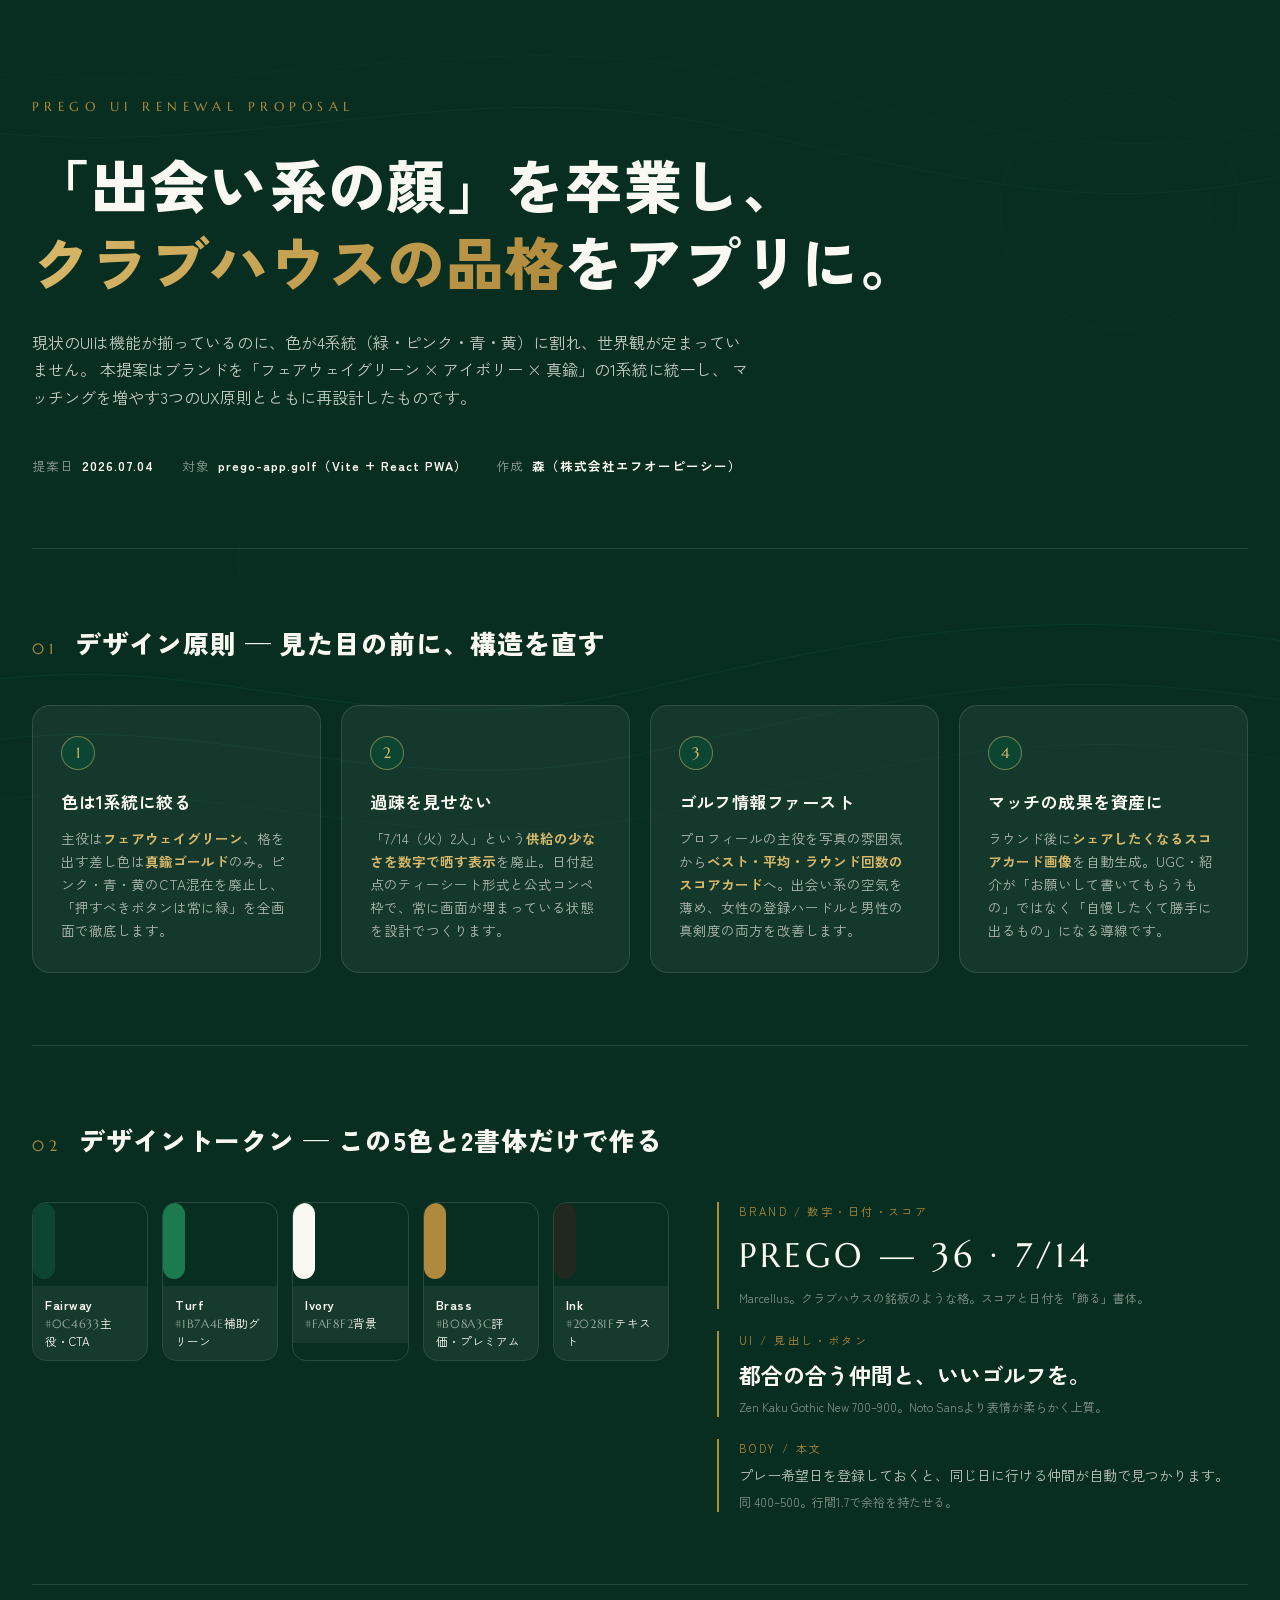
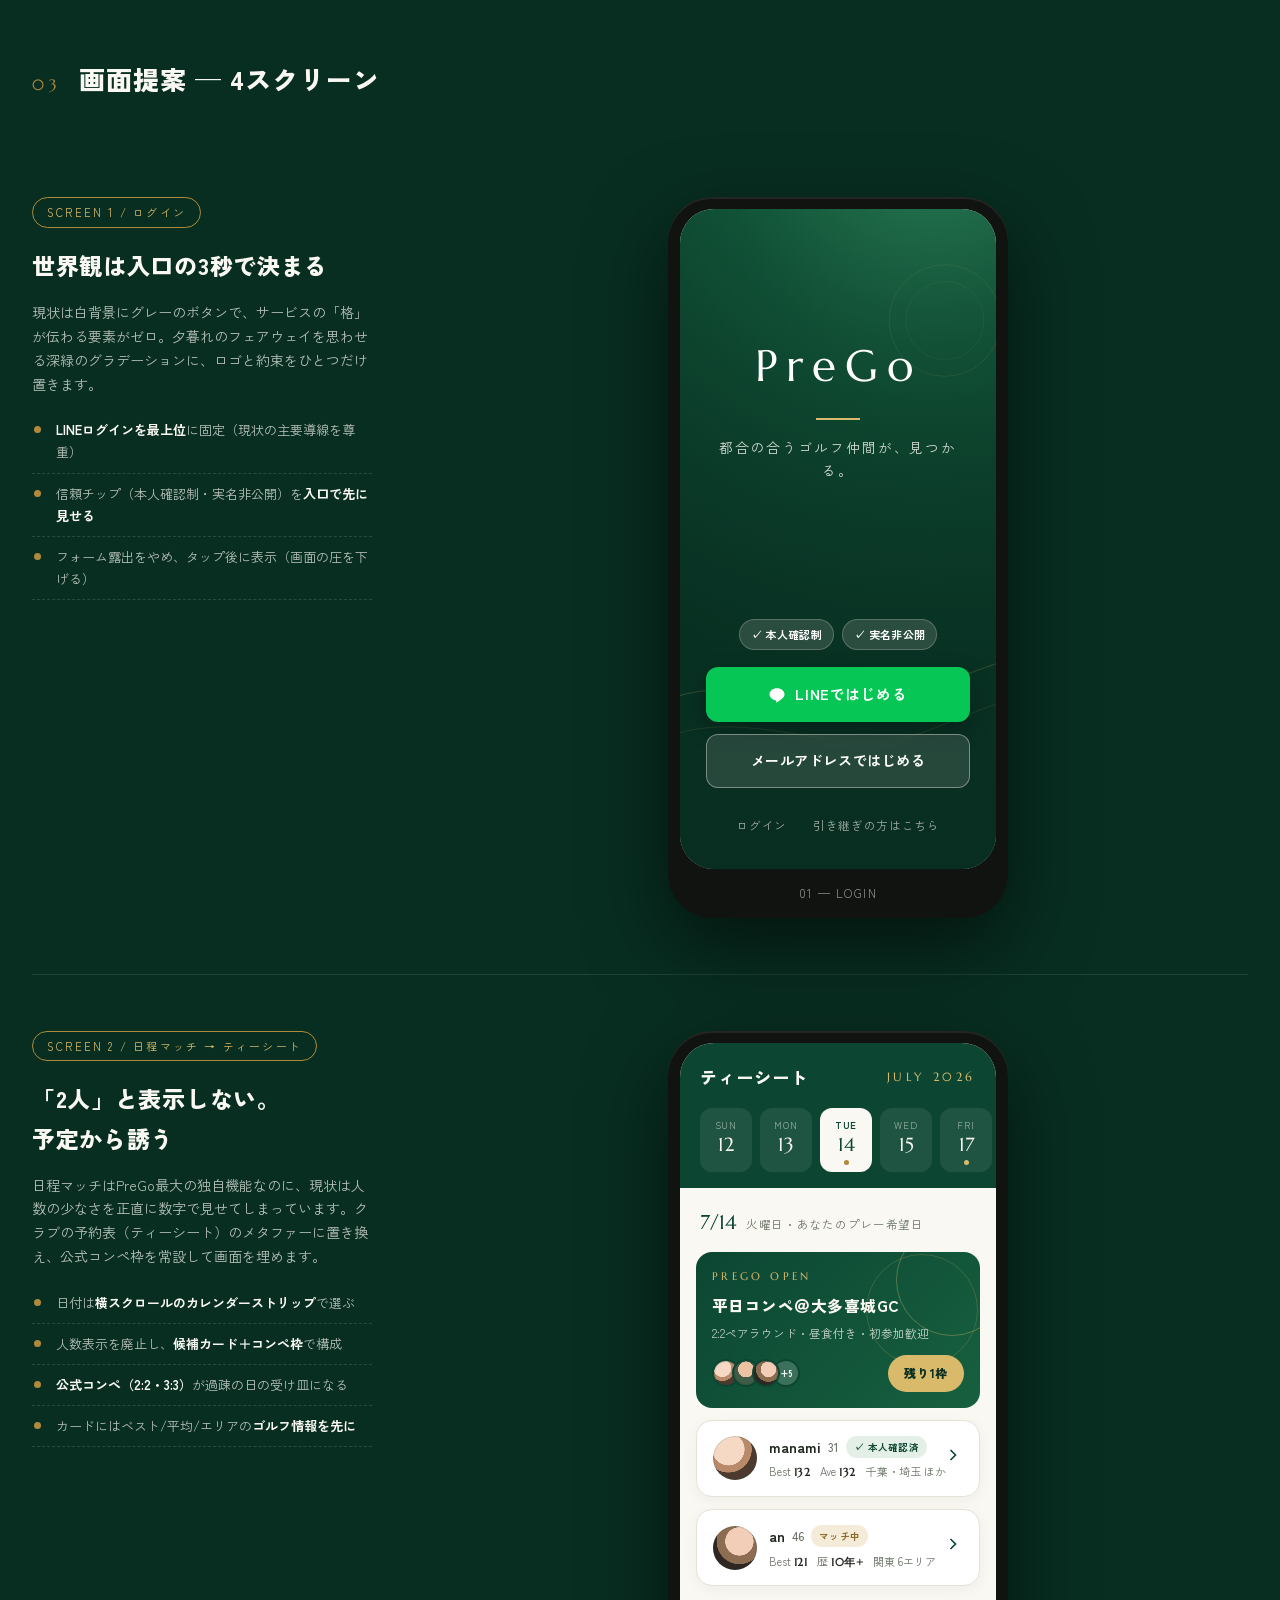
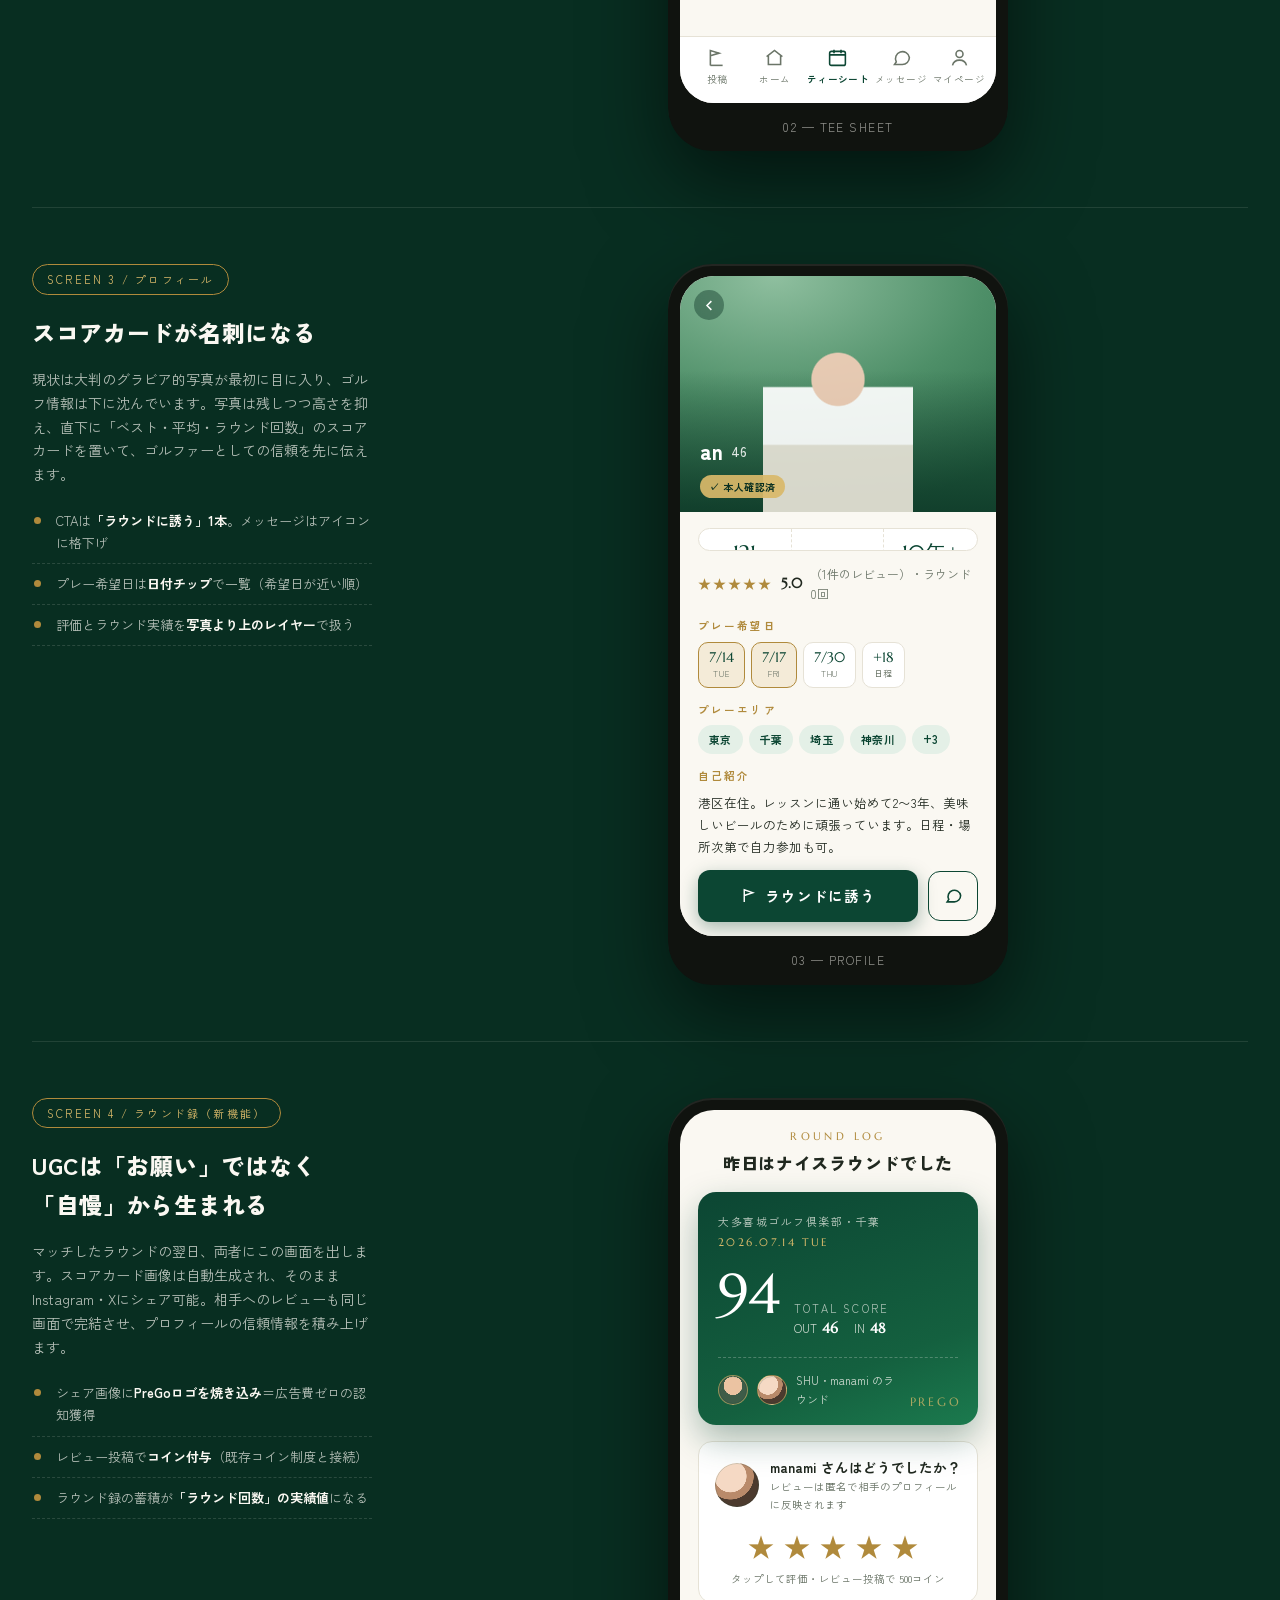
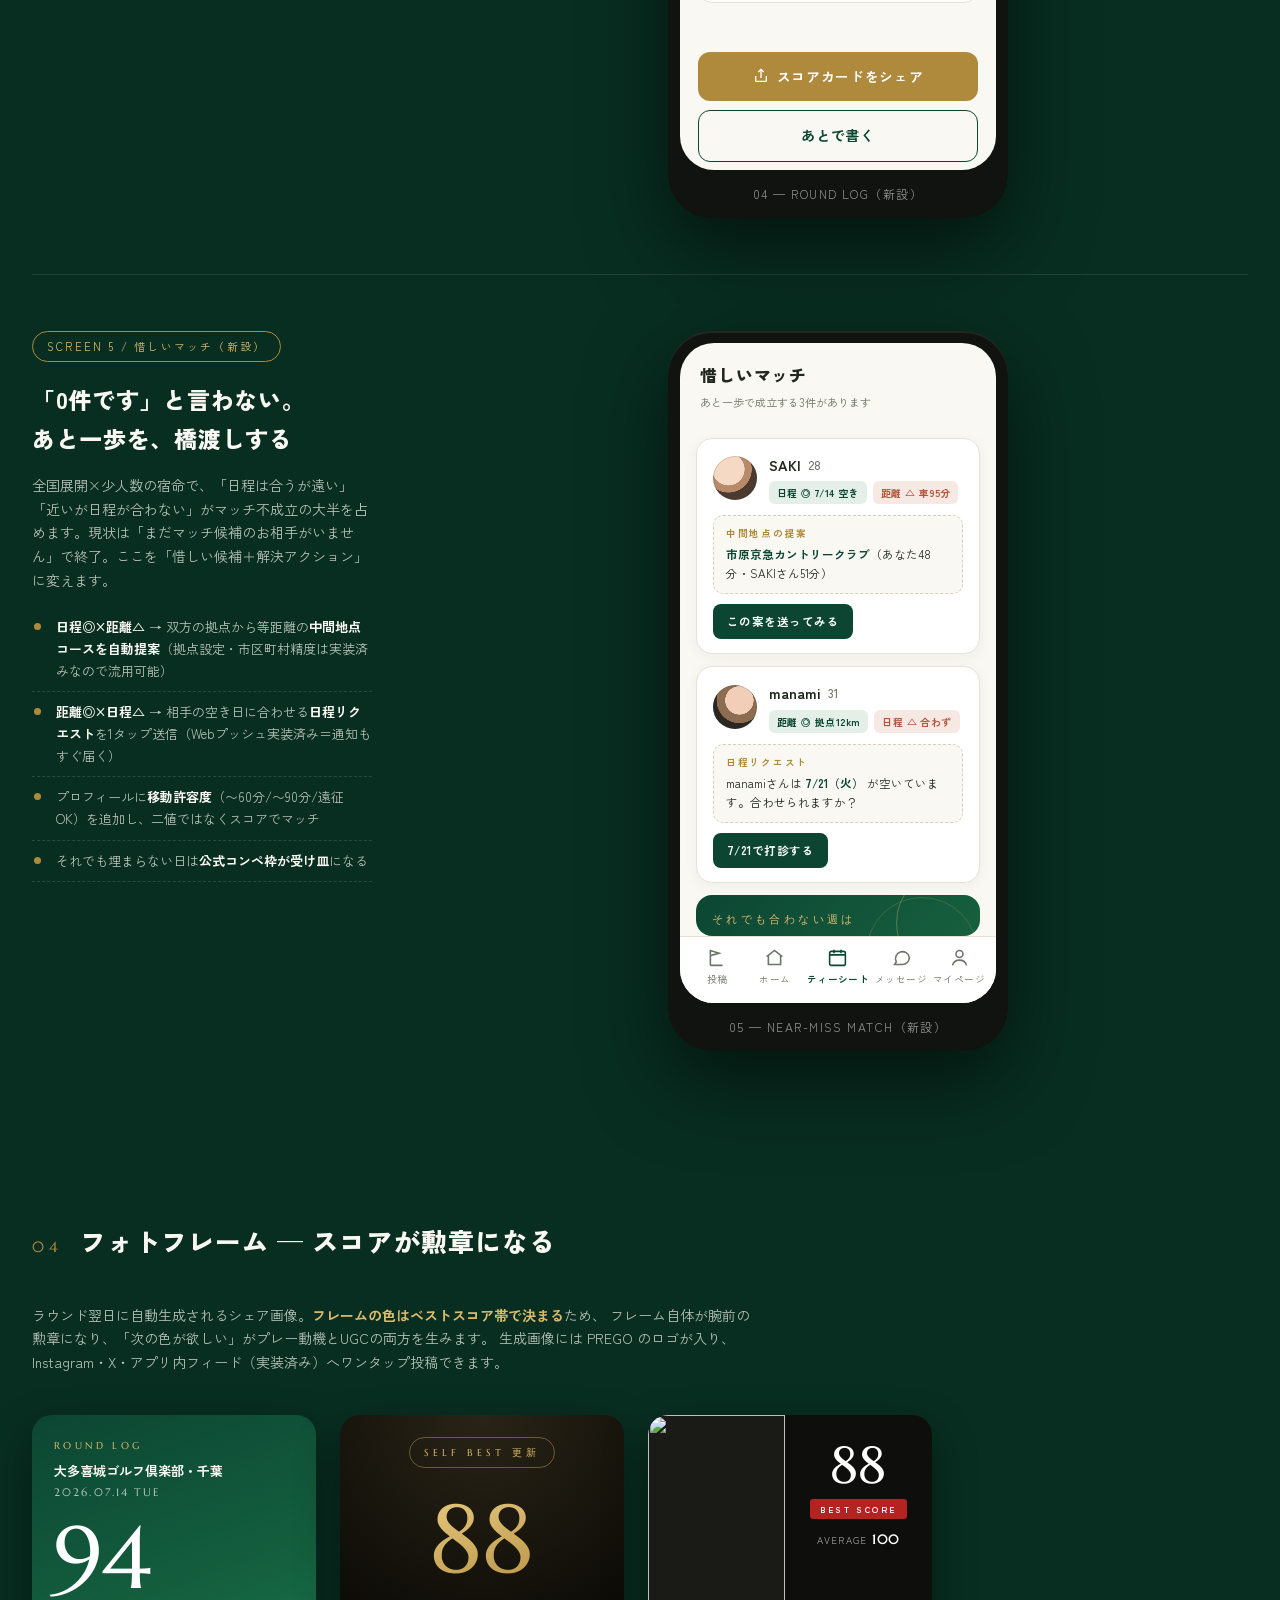
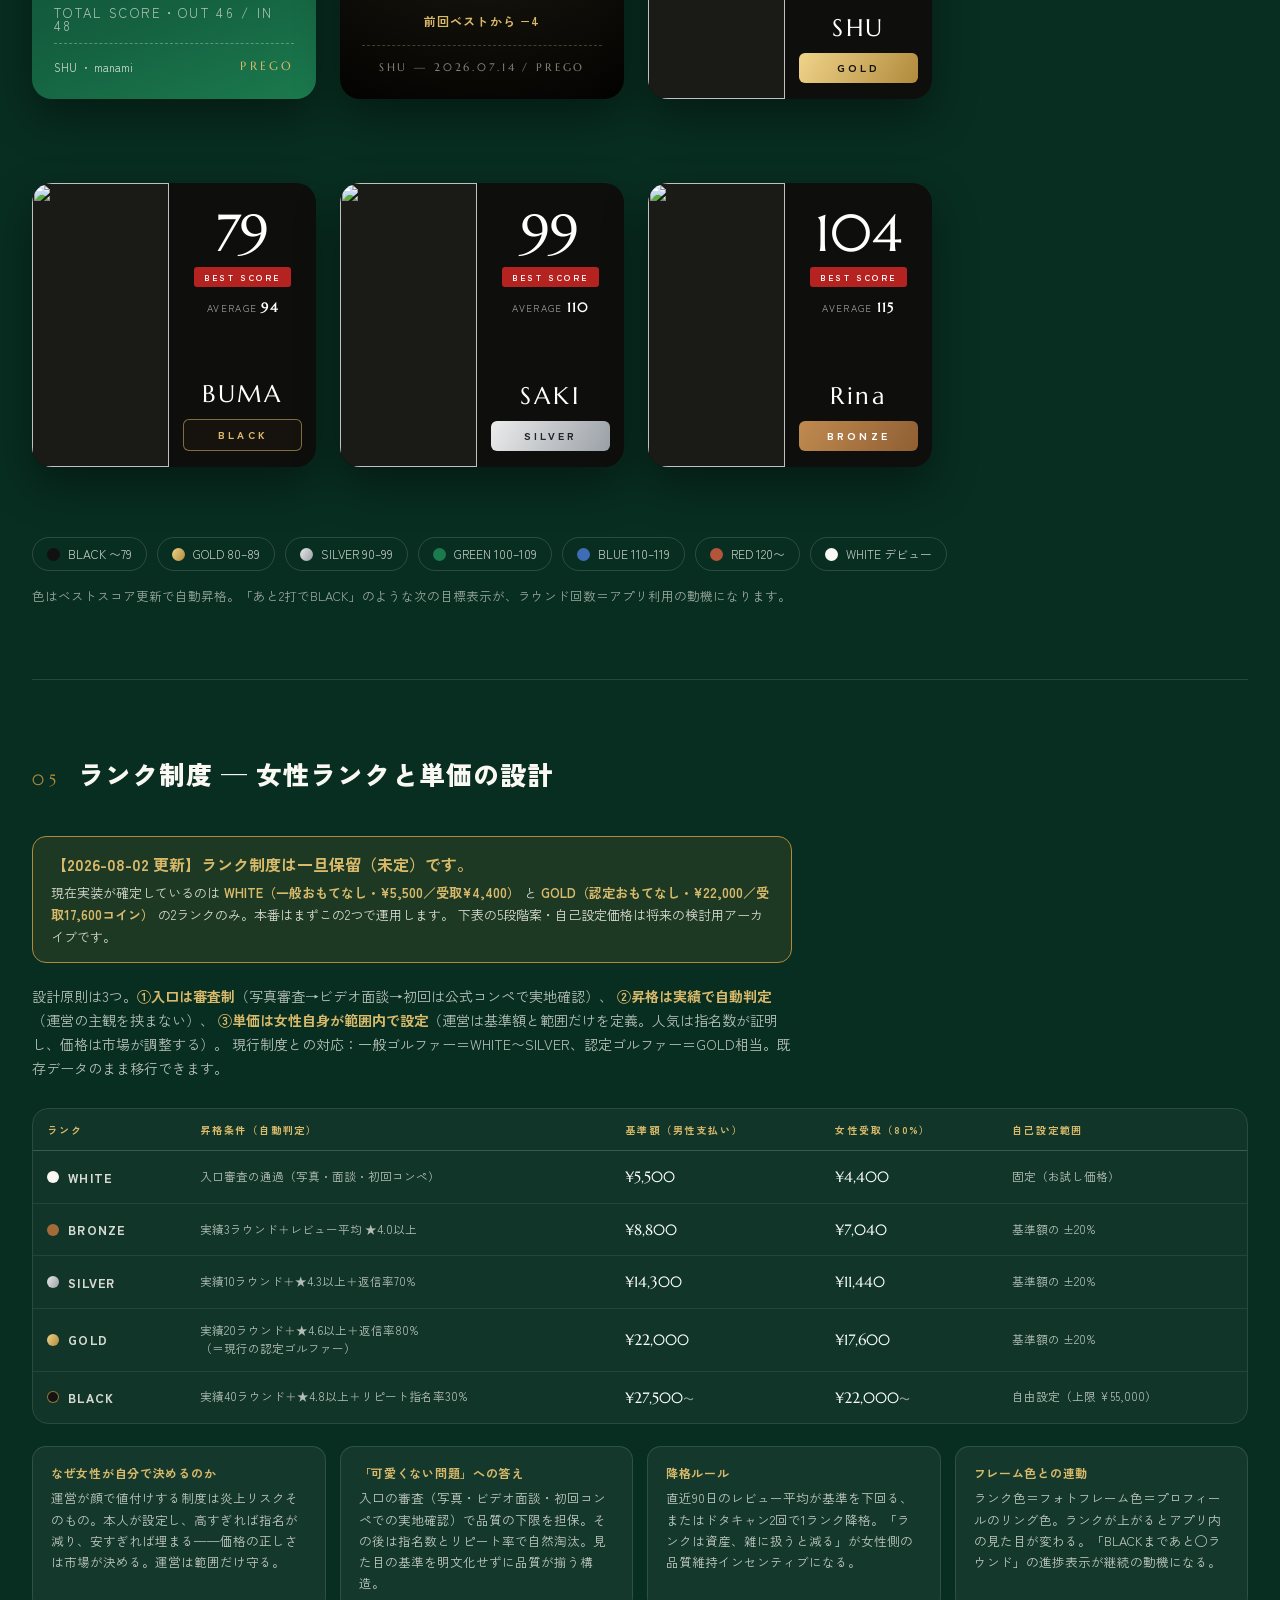
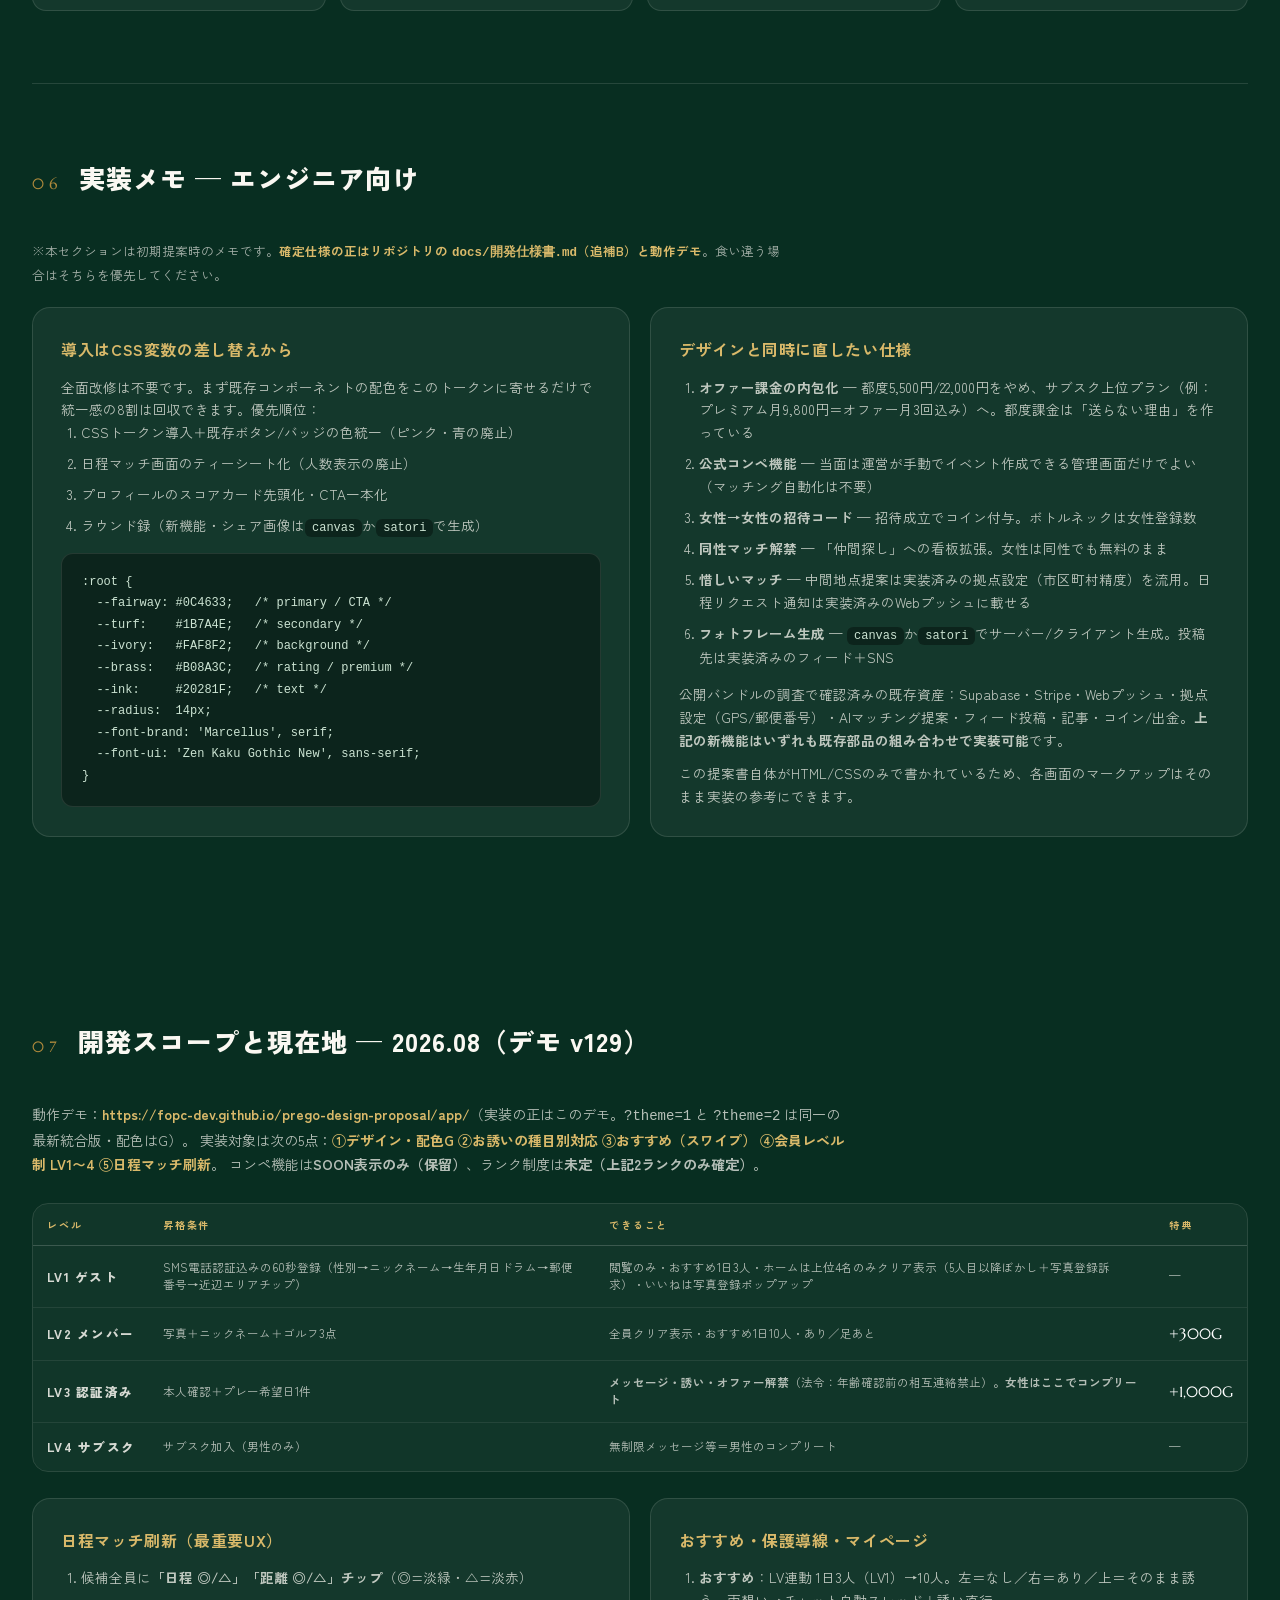
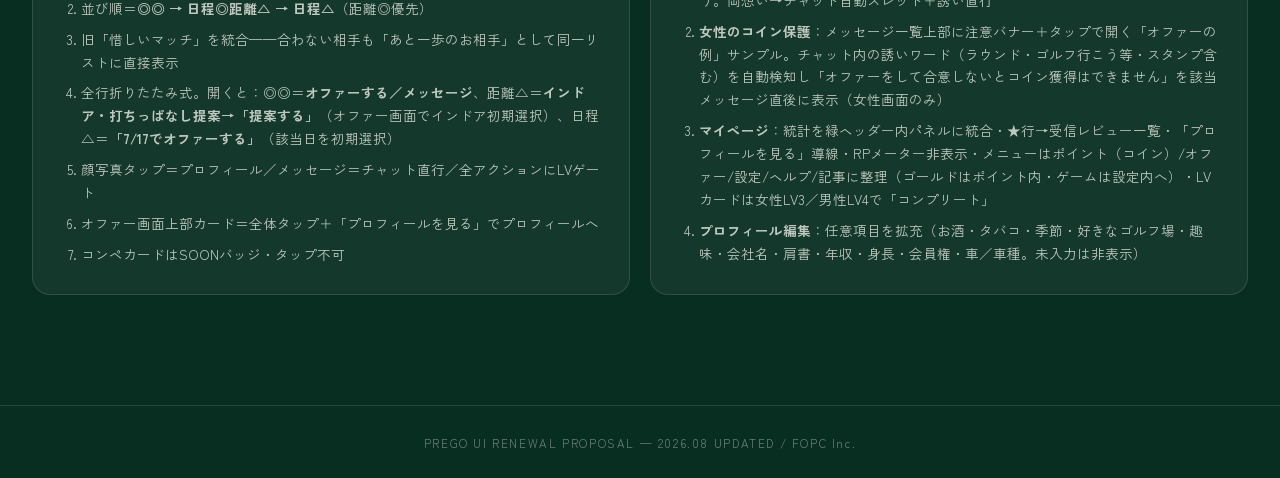
==== index.html @ 3adf9f5e "docs: 仕様書v129準拠（B-8追加）＋提案ページを2026.08版に更新 - 開発仕様書: B-8（マイページ刷新・プロフィール編集拡充・LVコンプリート・レビュー一覧）を追補 - 提案ページ" ====
<!DOCTYPE html>
<html lang="ja">
<head>
<meta charset="UTF-8">
<meta name="viewport" content="width=device-width, initial-scale=1.0">
<meta name="robots" content="noindex, nofollow">
<title>PreGo UIリニューアル提案</title>
<link rel="preconnect" href="https://fonts.googleapis.com">
<link rel="preconnect" href="https://fonts.gstatic.com" crossorigin>
<link href="https://fonts.googleapis.com/css2?family=Marcellus&family=Zen+Kaku+Gothic+New:wght@400;500;700;900&display=swap" rel="stylesheet">
<style>
/* ============================================================
   PreGo Design System — Proposal
   fairway green × ivory × brass
   ============================================================ */
:root{
  --fairway:#0C4633;        /* primary */
  --fairway-deep:#082E21;   /* presentation bg / dark surface */
  --turf:#1B7A4E;           /* secondary green */
  --turf-soft:#E4F0E7;      /* green tint surface */
  --ivory:#FAF8F2;          /* app bg */
  --paper:#FFFFFF;          /* card */
  --ink:#20281F;            /* text */
  --ink-soft:#6B7568;       /* sub text */
  --brass:#B08A3C;          /* accent / rating / premium */
  --brass-soft:#F4EBD8;
  --line:#E6E2D6;
  --danger:#B4543A;
  --radius:14px;
  --font-ui:'Zen Kaku Gothic New',-apple-system,sans-serif;
  --font-brand:'Marcellus',serif;
}
*{margin:0;padding:0;box-sizing:border-box}
html{scroll-behavior:smooth}
body{
  font-family:var(--font-ui);
  background:var(--fairway-deep);
  color:var(--ivory);
  line-height:1.7;
  -webkit-font-smoothing:antialiased;
}
img{max-width:100%}

/* ---------- presentation layout ---------- */
.wrap{max-width:1280px;margin:0 auto;padding:0 32px}

/* course contour backdrop */
.contour{
  position:fixed;inset:0;z-index:0;pointer-events:none;opacity:.35;
}
.contour svg{width:100%;height:100%}

main{position:relative;z-index:1}

/* ---------- hero ---------- */
.hero{padding:96px 0 72px;border-bottom:1px solid rgba(250,248,242,.12)}
.eyebrow{
  font-family:var(--font-brand);
  letter-spacing:.42em;
  font-size:13px;
  color:var(--brass);
  text-transform:uppercase;
  margin-bottom:28px;
}
.hero h1{
  font-size:clamp(34px,4.6vw,58px);
  font-weight:900;
  line-height:1.32;
  letter-spacing:.02em;
}
.hero h1 em{
  font-style:normal;
  color:transparent;
  background:linear-gradient(120deg,#D9B96A,#B08A3C);
  -webkit-background-clip:text;background-clip:text;
}
.hero .thesis{
  margin-top:30px;max-width:720px;
  font-size:16px;color:rgba(250,248,242,.78);
}
.hero .meta{
  margin-top:44px;display:flex;gap:28px;flex-wrap:wrap;
  font-size:12.5px;letter-spacing:.08em;color:rgba(250,248,242,.55);
}
.hero .meta span b{color:var(--ivory);font-weight:700;margin-left:8px}

/* ---------- principles ---------- */
.principles{padding:72px 0;border-bottom:1px solid rgba(250,248,242,.12)}
.sec-label{
  display:flex;align-items:baseline;gap:18px;margin-bottom:40px;
}
.sec-label .no{
  font-family:var(--font-brand);font-size:15px;color:var(--brass);letter-spacing:.3em;
}
.sec-label h2{font-size:26px;font-weight:900;letter-spacing:.04em}
.p-grid{display:grid;grid-template-columns:repeat(auto-fit,minmax(250px,1fr));gap:20px}
.p-card{
  background:rgba(250,248,242,.05);
  border:1px solid rgba(250,248,242,.12);
  border-radius:18px;padding:30px 28px;
}
.p-card .flag{
  width:34px;height:34px;border-radius:50%;
  background:var(--fairway);
  border:1px solid rgba(217,185,106,.5);
  display:flex;align-items:center;justify-content:center;
  margin-bottom:18px;color:#D9B96A;font-family:var(--font-brand);font-size:15px;
}
.p-card h3{font-size:17px;font-weight:700;margin-bottom:10px;letter-spacing:.03em}
.p-card p{font-size:13.5px;color:rgba(250,248,242,.68)}
.p-card p strong{color:#D9B96A;font-weight:700}

/* ---------- tokens ---------- */
.tokens{padding:72px 0;border-bottom:1px solid rgba(250,248,242,.12)}
.token-flex{display:grid;grid-template-columns:1.2fr 1fr;gap:48px}
@media(max-width:900px){.token-flex{grid-template-columns:1fr}}
.swatches{display:grid;grid-template-columns:repeat(5,1fr);gap:14px}
@media(max-width:600px){.swatches{grid-template-columns:repeat(2,1fr)}}
.sw{border-radius:14px;overflow:hidden;border:1px solid rgba(250,248,242,.14)}
.sw .chip{height:76px}
.sw .nm{background:rgba(250,248,242,.06);padding:10px 12px;font-size:11.5px;line-height:1.5}
.sw .nm b{display:block;font-size:12.5px;letter-spacing:.04em}
.sw .nm code{color:rgba(250,248,242,.55);font-family:var(--font-brand);letter-spacing:.06em}
.type-spec{display:flex;flex-direction:column;gap:22px}
.ts{border-left:2px solid var(--brass);padding-left:20px}
.ts .role{font-size:11px;letter-spacing:.22em;color:var(--brass);margin-bottom:6px}
.ts .sample-brand{font-family:var(--font-brand);font-size:34px;letter-spacing:.12em;color:var(--ivory)}
.ts .sample-ui{font-size:22px;font-weight:700}
.ts .sample-body{font-size:14px;color:rgba(250,248,242,.75)}
.ts .note{font-size:12px;color:rgba(250,248,242,.5);margin-top:4px}

/* ---------- screens section ---------- */
.screens{padding:72px 0 40px}
.screen-row{
  display:grid;grid-template-columns:340px 1fr;gap:56px;align-items:start;
  padding:56px 0;border-bottom:1px solid rgba(250,248,242,.1);
}
.screen-row:last-child{border-bottom:none}
@media(max-width:900px){.screen-row{grid-template-columns:1fr}}
.note-col{position:sticky;top:40px}
.note-col .tag{
  display:inline-block;font-size:11px;letter-spacing:.2em;
  border:1px solid var(--brass);color:#D9B96A;
  padding:5px 14px;border-radius:99px;margin-bottom:18px;
}
.note-col h3{font-size:23px;font-weight:900;margin-bottom:16px;letter-spacing:.03em}
.note-col p{font-size:14px;color:rgba(250,248,242,.72);margin-bottom:14px}
.note-col ul{list-style:none;margin-top:6px}
.note-col li{
  font-size:13px;color:rgba(250,248,242,.72);
  padding:9px 0 9px 24px;position:relative;
  border-bottom:1px dashed rgba(250,248,242,.14);
}
.note-col li::before{
  content:"";position:absolute;left:2px;top:16px;
  width:7px;height:7px;border-radius:50%;background:var(--brass);
}
.note-col li b{color:var(--ivory)}

/* ---------- phone ---------- */
.phones{display:flex;gap:36px;flex-wrap:wrap;justify-content:center}
.phone{
  width:340px;flex:none;
  background:#10130F;
  border-radius:44px;
  padding:12px;
  box-shadow:0 30px 80px rgba(0,0,0,.55),0 2px 0 rgba(255,255,255,.08) inset;
}
.phone .screen{
  background:var(--ivory);
  border-radius:34px;
  overflow:hidden;
  height:660px;
  position:relative;
  display:flex;flex-direction:column;
  color:var(--ink);
}
.phone .cap{
  text-align:center;font-size:12px;letter-spacing:.12em;
  color:rgba(250,248,242,.55);padding:14px 0 2px;
}

/* ---------- shared app ui ---------- */
.scr{flex:1;overflow:hidden;display:flex;flex-direction:column;font-size:14px}
.app-head{
  padding:18px 20px 12px;
  display:flex;align-items:center;justify-content:space-between;
  background:var(--ivory);
}
.app-head .ttl{font-weight:900;font-size:17px;letter-spacing:.05em}
.app-head .bell{width:22px;height:22px;color:var(--ink-soft)}
.tabbar{
  margin-top:auto;
  display:flex;justify-content:space-around;align-items:center;
  padding:10px 8px 16px;
  background:var(--paper);
  border-top:1px solid var(--line);
}
.tb{
  display:flex;flex-direction:column;align-items:center;gap:3px;
  font-size:9.5px;color:var(--ink-soft);letter-spacing:.04em;min-width:52px;
}
.tb svg{width:21px;height:21px}
.tb.on{color:var(--fairway);font-weight:700}
.tb.on svg{color:var(--fairway)}
.btn-primary{
  display:flex;align-items:center;justify-content:center;gap:8px;
  background:var(--fairway);color:#fff;
  border-radius:12px;padding:14px;
  font-weight:700;font-size:14.5px;letter-spacing:.06em;
  box-shadow:0 6px 18px rgba(12,70,51,.35);
}
.btn-ghost{
  display:flex;align-items:center;justify-content:center;gap:8px;
  background:transparent;color:var(--fairway);
  border:1.5px solid var(--fairway);
  border-radius:12px;padding:13px;
  font-weight:700;font-size:14px;letter-spacing:.06em;
}
.chip{
  display:inline-flex;align-items:center;gap:5px;
  font-size:11px;font-weight:700;letter-spacing:.03em;
  background:var(--turf-soft);color:var(--fairway);
  border-radius:99px;padding:5px 11px;
}
.chip.brass{background:var(--brass-soft);color:#8A6B25}

/* avatar circles (css portraits) */
.av{width:44px;height:44px;border-radius:50%;flex:none;position:relative;overflow:hidden}
.av::after{
  content:"";position:absolute;inset:0;border-radius:50%;
  border:1.5px solid rgba(12,70,51,.18);
}
.av.f1{background:radial-gradient(circle at 35% 30%,#F5D9C4 0 38%,#B98A6A 39% 55%,#4C3A2E 56% 100%)}
.av.f2{background:radial-gradient(circle at 60% 35%,#F2CEB8 0 36%,#8C6D51 37% 58%,#2E2620 59% 100%)}
.av.f3{background:radial-gradient(circle at 45% 40%,#F7DCC6 0 40%,#C99A72 41% 60%,#5C4632 61% 100%)}
.av.m1{background:radial-gradient(circle at 50% 35%,#EBC3A2 0 40%,#3E5C48 41% 100%)}
.av.big{width:88px;height:88px}

/* ============ SCREEN 1 : login ============ */
.login{
  background:
    linear-gradient(180deg,rgba(8,46,33,.25) 0%,rgba(8,46,33,.78) 62%,#082E21 100%),
    radial-gradient(140% 90% at 80% -10%,#2E8B5E 0%,#14603F 45%,#0A3A28 100%);
  color:var(--ivory);
  justify-content:flex-end;
  padding:0 26px 34px;
  position:relative;
}
.login .fairway-lines{position:absolute;inset:0;opacity:.22}
.login .brandmark{
  position:relative;text-align:center;margin-bottom:auto;padding-top:120px;
}
.login .brandmark .logo{
  font-family:var(--font-brand);font-size:44px;letter-spacing:.2em;color:#fff;
}
.login .brandmark .under{
  width:44px;height:2px;background:#D9B96A;margin:14px auto 16px;
}
.login .brandmark .copy{
  font-size:13.5px;letter-spacing:.14em;color:rgba(250,248,242,.85);
}
.login .actions{position:relative;display:flex;flex-direction:column;gap:12px}
.btn-line{
  display:flex;align-items:center;justify-content:center;gap:9px;
  background:#06C755;color:#fff;border-radius:12px;padding:15px;
  font-weight:700;font-size:14.5px;letter-spacing:.04em;
  box-shadow:0 8px 22px rgba(0,0,0,.28);
}
.btn-mail{
  display:flex;align-items:center;justify-content:center;gap:9px;
  background:rgba(250,248,242,.12);color:#fff;
  border:1px solid rgba(250,248,242,.4);
  border-radius:12px;padding:14px;font-weight:700;font-size:14px;letter-spacing:.04em;
  backdrop-filter:blur(4px);
}
.login .sub-links{
  display:flex;justify-content:center;gap:26px;margin-top:16px;
  font-size:11.5px;color:rgba(250,248,242,.62);letter-spacing:.06em;
}
.login .proof{
  position:relative;display:flex;justify-content:center;gap:8px;margin-bottom:18px;
}
.login .proof .chip{
  background:rgba(250,248,242,.14);color:#fff;backdrop-filter:blur(4px);
  border:1px solid rgba(250,248,242,.22);
}

/* ============ SCREEN 2 : tee sheet ============ */
.tee-head{
  background:var(--fairway);color:var(--ivory);
  padding:20px 20px 0;
}
.tee-head .row1{display:flex;justify-content:space-between;align-items:center}
.tee-head .ttl{font-weight:900;font-size:17px;letter-spacing:.06em}
.tee-head .month{font-family:var(--font-brand);font-size:12px;letter-spacing:.3em;color:#D9B96A}
.tee-head .strip{
  display:flex;gap:8px;margin:16px -20px 0;padding:0 20px 16px;overflow:hidden;
}
.day{
  flex:none;width:52px;text-align:center;border-radius:12px;padding:9px 0 7px;
  background:rgba(250,248,242,.08);
}
.day .dw{font-size:9.5px;letter-spacing:.1em;color:rgba(250,248,242,.6)}
.day .dn{font-family:var(--font-brand);font-size:19px;color:var(--ivory);line-height:1.25}
.day .dot{width:5px;height:5px;border-radius:50%;background:#D9B96A;margin:3px auto 0}
.day.sel{background:var(--ivory)}
.day.sel .dw{color:var(--fairway);font-weight:700}
.day.sel .dn{color:var(--fairway)}
.day.sel .dot{background:var(--brass)}
.tee-body{flex:1;overflow:hidden;padding:16px 16px 0;display:flex;flex-direction:column;gap:12px}
.tee-date-lbl{
  display:flex;align-items:baseline;gap:10px;margin:2px 4px 0;
}
.tee-date-lbl .d{font-family:var(--font-brand);font-size:20px;color:var(--fairway)}
.tee-date-lbl .t{font-size:11.5px;color:var(--ink-soft);letter-spacing:.06em}
.tee-card{
  background:var(--paper);border:1px solid var(--line);border-radius:16px;
  padding:14px 16px;box-shadow:0 3px 14px rgba(32,40,31,.05);
}
.tee-card .top{display:flex;align-items:center;gap:12px}
.tee-card .info{flex:1;min-width:0}
.tee-card .nm{font-weight:700;font-size:14.5px;display:flex;align-items:center;gap:7px;white-space:nowrap}
.tee-card .nm .age{font-weight:500;color:var(--ink-soft);font-size:12px}
.tee-card .nm .chip{font-size:9.5px;padding:3px 8px;white-space:nowrap}
.tee-card .stats{display:flex;gap:10px;font-size:11px;color:var(--ink-soft);margin-top:3px;white-space:nowrap}
.tee-card .stats b{color:var(--ink);font-family:var(--font-brand);letter-spacing:.04em}
.tee-card .cta{color:var(--fairway)}
.tee-card .cta svg{width:20px;height:20px}
.compe{
  background:linear-gradient(135deg,#0C4633,#17603F);
  color:var(--ivory);border-radius:16px;padding:16px;
  position:relative;overflow:hidden;
}
.compe::before{
  content:"";position:absolute;right:-28px;top:-28px;width:110px;height:110px;
  border:1.5px solid rgba(217,185,106,.35);border-radius:50%;
}
.compe::after{
  content:"";position:absolute;right:2px;top:2px;width:110px;height:110px;
  border:1px solid rgba(217,185,106,.2);border-radius:50%;
}
.compe .lbl{
  font-family:var(--font-brand);font-size:10.5px;letter-spacing:.32em;color:#D9B96A;margin-bottom:7px;
}
.compe h4{font-size:15.5px;font-weight:900;letter-spacing:.03em;margin-bottom:5px}
.compe .meta{font-size:11.5px;color:rgba(250,248,242,.78)}
.compe .foot{
  display:flex;justify-content:space-between;align-items:center;margin-top:12px;
}
.compe .avs{display:flex}
.compe .avs .av{width:28px;height:28px;border:2px solid #0C4633;margin-left:-8px}
.compe .avs .av:first-child{margin-left:0}
.compe .avs .more{
  width:28px;height:28px;border-radius:50%;margin-left:-8px;
  background:rgba(250,248,242,.18);border:2px solid #0C4633;
  display:flex;align-items:center;justify-content:center;
  font-size:9px;font-weight:700;color:#fff;
}
.compe .join{
  background:#D9B96A;color:#082E21;font-weight:900;font-size:12px;
  padding:8px 16px;border-radius:99px;letter-spacing:.06em;
}

/* ============ SCREEN 3 : profile ============ */
.prof-photo{
  height:236px;flex:none;position:relative;
  background:
    linear-gradient(180deg,rgba(8,46,33,0) 40%,rgba(8,46,33,.72) 100%),
    radial-gradient(120% 100% at 30% 0%,#8FBF9F 0%,#4E8F68 55%,#2A6B48 100%);
}
.prof-photo .back{
  position:absolute;top:14px;left:14px;width:30px;height:30px;border-radius:50%;
  background:rgba(8,46,33,.4);backdrop-filter:blur(4px);
  display:flex;align-items:center;justify-content:center;color:#fff;
}
.prof-photo .silhouette{
  position:absolute;bottom:0;left:50%;transform:translateX(-50%);
  width:150px;height:170px;
  background:radial-gradient(circle at 50% 22%,#F2CEB8 0 17%,transparent 18%),
             linear-gradient(180deg,transparent 26%,#FFFFFF 27% 60%,#E8E4D8 61% 100%);
  border-radius:40px 40px 0 0;opacity:.92;
}
.prof-photo .id{
  position:absolute;left:20px;bottom:14px;color:#fff;
}
.prof-photo .id .nm{font-size:21px;font-weight:900;display:flex;align-items:center;gap:8px}
.prof-photo .id .nm .age{font-size:14px;font-weight:500;opacity:.85}
.prof-photo .id .vf{
  display:inline-flex;align-items:center;gap:4px;
  font-size:10px;font-weight:700;letter-spacing:.05em;
  background:rgba(217,185,106,.92);color:#082E21;
  padding:3px 9px;border-radius:99px;margin-top:5px;
}
.prof-body{flex:1;overflow:hidden;padding:16px 18px 0;display:flex;flex-direction:column;gap:13px}
.scorecard{
  display:grid;grid-template-columns:repeat(3,1fr);
  background:var(--paper);border:1px solid var(--line);border-radius:14px;
  overflow:hidden;text-align:center;
}
.scorecard .cell{padding:12px 4px 10px;border-right:1px dashed var(--line)}
.scorecard .cell:last-child{border-right:none}
.scorecard .v{font-family:var(--font-brand);font-size:21px;color:var(--fairway);line-height:1.2}
.scorecard .k{font-size:9.5px;letter-spacing:.14em;color:var(--ink-soft);margin-top:2px}
.prof-sec .h{
  font-size:10.5px;letter-spacing:.2em;color:var(--brass);font-weight:700;margin-bottom:7px;
}
.prof-sec .chips{display:flex;flex-wrap:wrap;gap:6px}
.prof-sec .txt{font-size:12.5px;color:var(--ink);line-height:1.75}
.date-chips{display:flex;gap:6px;flex-wrap:wrap}
.dchip{
  border:1px solid var(--line);background:var(--paper);
  border-radius:10px;padding:6px 10px;text-align:center;
}
.dchip .d{font-family:var(--font-brand);font-size:14px;color:var(--fairway);line-height:1.2}
.dchip .w{font-size:8.5px;color:var(--ink-soft);letter-spacing:.08em}
.dchip.hot{border-color:var(--brass);background:var(--brass-soft)}
.review-line{
  display:flex;align-items:center;gap:8px;font-size:12px;color:var(--ink-soft);
}
.review-line .stars{color:var(--brass);letter-spacing:2px;font-size:13px}
.review-line b{color:var(--ink);font-family:var(--font-brand);font-size:14px}
.prof-cta{
  padding:12px 18px 14px;display:flex;gap:10px;align-items:center;
  background:linear-gradient(180deg,rgba(250,248,242,0),var(--ivory) 30%);
}
.prof-cta .btn-primary{flex:1}
.prof-cta .msg{
  width:50px;height:50px;flex:none;border-radius:12px;
  border:1.5px solid var(--fairway);color:var(--fairway);
  display:flex;align-items:center;justify-content:center;
}

/* ============ SCREEN 4 : round log ============ */
.rl-head{
  padding:18px 20px 14px;text-align:center;
}
.rl-head .lbl{font-family:var(--font-brand);font-size:10.5px;letter-spacing:.32em;color:var(--brass)}
.rl-head h4{font-size:17px;font-weight:900;margin-top:4px;letter-spacing:.04em}
.share-card{
  margin:0 18px;border-radius:18px;overflow:hidden;flex:none;
  background:linear-gradient(160deg,#0C4633 0%,#14603F 70%,#1B7A4E 100%);
  color:var(--ivory);position:relative;
  box-shadow:0 14px 34px rgba(12,70,51,.35);
}
.share-card .inner{padding:20px 20px 16px;position:relative}
.share-card .course{
  font-size:11px;letter-spacing:.14em;color:rgba(250,248,242,.75);
}
.share-card .date{
  font-family:var(--font-brand);font-size:11px;letter-spacing:.22em;color:#D9B96A;margin-top:2px;
}
.share-card .score-row{
  display:flex;align-items:baseline;gap:14px;margin:14px 0 4px;
}
.share-card .score{
  font-family:var(--font-brand);font-size:56px;line-height:1;color:#fff;
}
.share-card .score-k{font-size:11px;letter-spacing:.2em;color:rgba(250,248,242,.65)}
.share-card .halves{display:flex;gap:16px;font-size:11.5px;color:rgba(250,248,242,.8)}
.share-card .halves b{font-family:var(--font-brand);font-size:14px;color:#fff;margin-left:5px}
.share-card .members{
  display:flex;align-items:center;gap:9px;margin-top:16px;padding-top:13px;padding-right:64px;
  border-top:1px dashed rgba(250,248,242,.25);
}
.share-card .members .av{width:30px;height:30px;border:1.5px solid rgba(217,185,106,.6)}
.share-card .members .t{font-size:11px;color:rgba(250,248,242,.8)}
.share-card .wm{
  position:absolute;right:16px;bottom:12px;
  font-family:var(--font-brand);font-size:12px;letter-spacing:.24em;color:rgba(217,185,106,.75);
}
.rl-body{flex:1;overflow:hidden;padding:16px 18px 0;display:flex;flex-direction:column;gap:13px}
.rate-box{
  background:var(--paper);border:1px solid var(--line);border-radius:14px;padding:14px 16px;
}
.rate-box .who{display:flex;align-items:center;gap:11px}
.rate-box .who .nm{font-weight:700;font-size:13.5px}
.rate-box .who .sub{font-size:10.5px;color:var(--ink-soft)}
.rate-box .stars-big{
  text-align:center;font-size:26px;letter-spacing:10px;color:var(--brass);margin-top:10px;
}
.rate-box .hint{text-align:center;font-size:10.5px;color:var(--ink-soft);margin-top:2px}
.rl-actions{padding:0 18px 8px;display:flex;flex-direction:column;gap:9px}
.btn-share{
  display:flex;align-items:center;justify-content:center;gap:8px;
  background:var(--brass);color:#fff;border-radius:12px;padding:13px;
  font-weight:700;font-size:13.5px;letter-spacing:.05em;
}

/* ============ SCREEN 5 : near-miss match ============ */
.miss-badges{display:flex;gap:6px;margin-top:4px;flex-wrap:wrap}
.mb{font-size:10px;font-weight:700;border-radius:6px;padding:3px 8px;letter-spacing:.04em;white-space:nowrap}
.mb.ok{background:var(--turf-soft);color:var(--fairway)}
.mb.ng{background:#F6E8E2;color:var(--danger)}
.bridge{
  margin-top:11px;background:var(--ivory);border:1px dashed #D8CFB8;
  border-radius:10px;padding:10px 12px;font-size:11.5px;line-height:1.65;color:var(--ink);
}
.bridge b{color:var(--fairway)}
.bridge .lbl{font-size:9.5px;letter-spacing:.18em;color:var(--brass);font-weight:700;display:block;margin-bottom:3px}
.mini-btn{
  display:inline-flex;align-items:center;gap:6px;background:var(--fairway);color:#fff;
  border-radius:8px;padding:8px 14px;font-size:11.5px;font-weight:700;letter-spacing:.04em;margin-top:10px;
}
.miss-head{padding:18px 20px 10px}
.miss-head .ttl{font-weight:900;font-size:17px;letter-spacing:.05em}
.miss-head .sub{font-size:11px;color:var(--ink-soft);margin-top:3px}

/* ---------- photo frames ---------- */
.frames{padding:72px 0;border-bottom:1px solid rgba(250,248,242,.12)}
.frame-grid{display:grid;grid-template-columns:repeat(auto-fit,minmax(250px,1fr));gap:24px;max-width:900px}
.pframe{
  aspect-ratio:1/1;border-radius:20px;overflow:hidden;position:relative;
  box-shadow:0 18px 44px rgba(0,0,0,.4);
}
.pframe .cap2{
  position:absolute;left:0;right:0;bottom:-30px;text-align:center;
  font-size:11.5px;letter-spacing:.1em;color:rgba(250,248,242,.55);
}
.frame-wrap{padding-bottom:36px}
/* frame 1: round log */
.pf-round{background:linear-gradient(160deg,#0C4633 0%,#14603F 62%,#1B7A4E 100%);color:var(--ivory);padding:22px;display:flex;flex-direction:column}
.pf-round .eyebrow2{font-family:var(--font-brand);font-size:10px;letter-spacing:.34em;color:#D9B96A}
.pf-round .course2{font-size:13px;font-weight:700;margin-top:6px}
.pf-round .date2{font-family:var(--font-brand);font-size:10.5px;letter-spacing:.2em;color:rgba(250,248,242,.7);margin-top:2px}
.pf-round .big{font-family:var(--font-brand);font-size:88px;line-height:1;margin:auto 0;color:#fff}
.pf-round .big small{font-size:13px;letter-spacing:.18em;color:rgba(250,248,242,.65);display:block;margin-top:4px;font-family:var(--font-ui)}
.pf-round .foot2{display:flex;justify-content:space-between;align-items:flex-end;border-top:1px dashed rgba(250,248,242,.3);padding-top:12px}
.pf-round .mem{font-size:11px;color:rgba(250,248,242,.8)}
.pf-round .wm2{font-family:var(--font-brand);font-size:12px;letter-spacing:.26em;color:#D9B96A}
/* frame 2: best update */
.pf-best{background:radial-gradient(120% 120% at 50% 0%,#2A2417 0%,#12100A 55%,#000 100%);color:#F4EBD8;padding:22px;display:flex;flex-direction:column;text-align:center}
.pf-best .laurel{font-family:var(--font-brand);font-size:10px;letter-spacing:.4em;color:#D9B96A;border:1px solid rgba(217,185,106,.4);border-radius:99px;padding:6px 14px;margin:0 auto}
.pf-best .big{font-family:var(--font-brand);font-size:96px;line-height:1;margin:auto 0;color:transparent;background:linear-gradient(160deg,#F0D48A,#B08A3C);-webkit-background-clip:text;background-clip:text}
.pf-best .delta{font-size:12px;font-weight:700;color:#D9B96A;letter-spacing:.1em}
.pf-best .foot2{font-family:var(--font-brand);font-size:11px;letter-spacing:.26em;color:rgba(244,235,216,.55);border-top:1px dashed rgba(217,185,106,.3);padding-top:12px;margin-top:14px}
/* frame 3: tier (user's layout refined) */
.pf-tier{display:flex;background:#0E0E0C}
.pf-tier .photo{flex:1.15;background:radial-gradient(circle at 50% 30%,#F2CEB8 0 18%,transparent 19%),linear-gradient(180deg,#7FA98C 0%,#4E8F68 45%,#2A6B48 100%);position:relative;overflow:hidden}
.pf-tier .photo::after{content:"";position:absolute;left:50%;bottom:0;transform:translateX(-50%);width:72%;height:52%;background:linear-gradient(180deg,#FFFFFF 0 55%,#E8E4D8 56% 100%);border-radius:34px 34px 0 0}
.pf-tier .photo.real{background:#1A1A16}
.pf-tier .photo.real::after{content:none}
.pf-tier .photo.real img{width:100%;height:100%;object-fit:cover;display:block}
.pf-tier .tierbar.silver{background:linear-gradient(120deg,#ECECEC,#9AA0A6);color:#22262B}
.pf-tier .tierbar.black{background:#16130E;color:#D9B96A;border:1px solid rgba(217,185,106,.55)}
.pf-tier .tierbar.bronze{background:linear-gradient(120deg,#C08A50,#8F5F33);color:#fff}
.pf-tier .tierbar.white{background:#F5F2E9;color:#5F6A64}
.pf-tier .panel{flex:1;color:#fff;padding:16px 14px;display:flex;flex-direction:column;align-items:center;text-align:center}
.pf-tier .score3{font-family:var(--font-brand);font-size:52px;line-height:1;margin-top:8px}
.pf-tier .k3{font-size:8.5px;letter-spacing:.3em;background:#B4231F;padding:3px 10px;border-radius:3px;font-weight:700;margin-top:8px}
.pf-tier .ave3{font-size:9.5px;letter-spacing:.14em;color:rgba(255,255,255,.65);margin-top:10px}
.pf-tier .ave3 b{font-family:var(--font-brand);font-size:13px;color:#fff;margin-left:4px}
.pf-tier .nm3{font-family:var(--font-brand);font-size:24px;letter-spacing:.12em;margin:auto 0 4px}
.pf-tier .tierbar{width:100%;background:linear-gradient(120deg,#F0D48A,#B08A3C);color:#12100A;font-weight:900;font-size:10.5px;letter-spacing:.3em;padding:6px 0;border-radius:6px}
.tiers{display:flex;gap:10px;flex-wrap:wrap;margin-top:34px}
.tier{display:flex;align-items:center;gap:8px;font-size:12px;color:rgba(250,248,242,.78);border:1px solid rgba(250,248,242,.15);border-radius:99px;padding:6px 14px}
.tier .sw2{width:13px;height:13px;border-radius:50%;flex:none}
.tiers-note{font-size:12.5px;color:rgba(250,248,242,.6);margin-top:14px}

/* ---------- rank system ---------- */
.ranks{padding:72px 0;border-bottom:1px solid rgba(250,248,242,.12)}
.rank-scroll{overflow-x:auto;border-radius:16px;border:1px solid rgba(250,248,242,.14)}
.rank-tbl{width:100%;min-width:640px;border-collapse:collapse;font-size:12.5px;background:rgba(250,248,242,.04)}
.rank-tbl th{
  font-size:10px;letter-spacing:.18em;color:var(--brass-bright,#D9B96A);font-weight:700;text-align:left;
  padding:12px 14px;border-bottom:1px solid rgba(250,248,242,.18);white-space:nowrap;
}
.rank-tbl td{
  padding:13px 14px;border-bottom:1px solid rgba(250,248,242,.08);
  color:rgba(250,248,242,.85);vertical-align:middle;
}
.rank-tbl tr:last-child td{border-bottom:none}
.rank-tbl .rk{display:flex;align-items:center;gap:9px;font-weight:900;letter-spacing:.1em;white-space:nowrap}
.rank-tbl .dot{width:12px;height:12px;border-radius:50%;flex:none}
.rank-tbl .money{font-family:var(--font-brand);font-size:15px;color:#fff;white-space:nowrap}
.rank-tbl .sub-money{font-size:10.5px;color:rgba(250,248,242,.55)}
.rank-tbl .cond{font-size:11.5px;color:rgba(250,248,242,.7);line-height:1.55}
.rank-notes{display:grid;grid-template-columns:repeat(auto-fit,minmax(240px,1fr));gap:14px;margin-top:22px}
.rank-note{
  background:rgba(250,248,242,.05);border:1px solid rgba(250,248,242,.12);
  border-radius:14px;padding:16px 18px;font-size:12.5px;color:rgba(250,248,242,.75);line-height:1.7;
}
.rank-note b{color:#D9B96A;display:block;margin-bottom:4px;font-size:12px;letter-spacing:.06em}

/* ---------- impl notes ---------- */
.impl{padding:72px 0 110px}
.impl-grid{display:grid;grid-template-columns:1fr 1fr;gap:20px}
@media(max-width:900px){.impl-grid{grid-template-columns:1fr}}
.impl-card{
  background:rgba(250,248,242,.05);
  border:1px solid rgba(250,248,242,.12);
  border-radius:18px;padding:28px;
}
.impl-card h3{font-size:16px;font-weight:700;margin-bottom:12px;color:#D9B96A;letter-spacing:.04em}
.impl-card p,.impl-card li{font-size:13.5px;color:rgba(250,248,242,.75)}
.impl-card ol{padding-left:20px;display:flex;flex-direction:column;gap:8px}
.impl-card code{
  font-family:ui-monospace,Menlo,monospace;font-size:12px;
  background:rgba(0,0,0,.35);border-radius:6px;padding:2px 7px;color:#CBE3D2;
}
pre{
  background:rgba(0,0,0,.35);border:1px solid rgba(250,248,242,.1);
  border-radius:12px;padding:18px 20px;overflow-x:auto;
  font-family:ui-monospace,Menlo,monospace;font-size:12px;line-height:1.8;color:#CBE3D2;
  margin-top:14px;
}
footer{
  border-top:1px solid rgba(250,248,242,.12);
  padding:28px 0;text-align:center;
  font-size:11.5px;letter-spacing:.14em;color:rgba(250,248,242,.4);
}

/* ---------- mobile ---------- */
@media(max-width:480px){
  .wrap{padding:0 16px}
  .hero{padding:64px 0 52px}
  .phone{width:302px;padding:10px}
  .phone .screen{height:620px}
  .screen-row{gap:36px;padding:44px 0}
  .note-col{position:static}
  .frame-grid{grid-template-columns:1fr;max-width:340px}
}
</style>
</head>
<body>

<div class="contour" aria-hidden="true">
<svg viewBox="0 0 1400 900" preserveAspectRatio="xMidYMid slice" xmlns="http://www.w3.org/2000/svg">
  <g fill="none" stroke="#1B7A4E" stroke-width="1">
    <path d="M-50,700 C250,620 400,760 700,690 S1150,600 1450,660" opacity=".5"/>
    <path d="M-50,760 C250,680 420,820 720,750 S1160,660 1450,720" opacity=".4"/>
    <path d="M-50,820 C250,740 440,880 740,810 S1170,720 1450,780" opacity=".3"/>
    <path d="M-50,120 C300,180 500,60 800,130 S1200,220 1450,150" opacity=".35"/>
    <path d="M-50,60 C300,120 520,10 820,80 S1210,170 1450,100" opacity=".25"/>
    <circle cx="1180" cy="210" r="120" opacity=".25"/>
    <circle cx="1180" cy="210" r="90" opacity=".2"/>
    <circle cx="150" cy="560" r="150" opacity=".2"/>
    <circle cx="150" cy="560" r="110" opacity=".15"/>
  </g>
</svg>
</div>

<main>
<div class="wrap">

  <!-- ================= HERO ================= -->
  <header class="hero">
    <p class="eyebrow">PreGo UI Renewal Proposal</p>
    <h1>「出会い系の顔」を卒業し、<br><em>クラブハウスの品格</em>をアプリに。</h1>
    <p class="thesis">
      現状のUIは機能が揃っているのに、色が4系統（緑・ピンク・青・黄）に割れ、世界観が定まっていません。
      本提案はブランドを「フェアウェイグリーン × アイボリー × 真鍮」の1系統に統一し、
      マッチングを増やす3つのUX原則とともに再設計したものです。
    </p>
    <div class="meta">
      <span>提案日<b>2026.07.04</b></span>
      <span>対象<b>prego-app.golf（Vite + React PWA）</b></span>
      <span>作成<b>森（株式会社エフオーピーシー）</b></span>
    </div>
  </header>

  <!-- ================= PRINCIPLES ================= -->
  <section class="principles">
    <div class="sec-label"><span class="no">01</span><h2>デザイン原則 — 見た目の前に、構造を直す</h2></div>
    <div class="p-grid">
      <div class="p-card">
        <div class="flag">1</div>
        <h3>色は1系統に絞る</h3>
        <p>主役は<strong>フェアウェイグリーン</strong>、格を出す差し色は<strong>真鍮ゴールド</strong>のみ。ピンク・青・黄のCTA混在を廃止し、「押すべきボタンは常に緑」を全画面で徹底します。</p>
      </div>
      <div class="p-card">
        <div class="flag">2</div>
        <h3>過疎を見せない</h3>
        <p>「7/14（火）2人」という<strong>供給の少なさを数字で晒す表示</strong>を廃止。日付起点のティーシート形式と公式コンペ枠で、常に画面が埋まっている状態を設計でつくります。</p>
      </div>
      <div class="p-card">
        <div class="flag">3</div>
        <h3>ゴルフ情報ファースト</h3>
        <p>プロフィールの主役を写真の雰囲気から<strong>ベスト・平均・ラウンド回数のスコアカード</strong>へ。出会い系の空気を薄め、女性の登録ハードルと男性の真剣度の両方を改善します。</p>
      </div>
      <div class="p-card">
        <div class="flag">4</div>
        <h3>マッチの成果を資産に</h3>
        <p>ラウンド後に<strong>シェアしたくなるスコアカード画像</strong>を自動生成。UGC・紹介が「お願いして書いてもらうもの」ではなく「自慢したくて勝手に出るもの」になる導線です。</p>
      </div>
    </div>
  </section>

  <!-- ================= TOKENS ================= -->
  <section class="tokens">
    <div class="sec-label"><span class="no">02</span><h2>デザイントークン — この5色と2書体だけで作る</h2></div>
    <div class="token-flex">
      <div>
        <div class="swatches">
          <div class="sw"><div class="chip" style="background:#0C4633"></div><div class="nm"><b>Fairway</b><code>#0C4633</code>主役・CTA</div></div>
          <div class="sw"><div class="chip" style="background:#1B7A4E"></div><div class="nm"><b>Turf</b><code>#1B7A4E</code>補助グリーン</div></div>
          <div class="sw"><div class="chip" style="background:#FAF8F2"></div><div class="nm"><b>Ivory</b><code>#FAF8F2</code>背景</div></div>
          <div class="sw"><div class="chip" style="background:#B08A3C"></div><div class="nm"><b>Brass</b><code>#B08A3C</code>評価・プレミアム</div></div>
          <div class="sw"><div class="chip" style="background:#20281F"></div><div class="nm"><b>Ink</b><code>#20281F</code>テキスト</div></div>
        </div>
      </div>
      <div class="type-spec">
        <div class="ts">
          <div class="role">BRAND / 数字・日付・スコア</div>
          <div class="sample-brand">PREGO — 36 · 7/14</div>
          <div class="note">Marcellus。クラブハウスの銘板のような格。スコアと日付を「飾る」書体。</div>
        </div>
        <div class="ts">
          <div class="role">UI / 見出し・ボタン</div>
          <div class="sample-ui">都合の合う仲間と、いいゴルフを。</div>
          <div class="note">Zen Kaku Gothic New 700–900。Noto Sansより表情が柔らかく上質。</div>
        </div>
        <div class="ts">
          <div class="role">BODY / 本文</div>
          <div class="sample-body">プレー希望日を登録しておくと、同じ日に行ける仲間が自動で見つかります。</div>
          <div class="note">同 400–500。行間1.7で余裕を持たせる。</div>
        </div>
      </div>
    </div>
  </section>

  <!-- ================= SCREENS ================= -->
  <section class="screens">
    <div class="sec-label"><span class="no">03</span><h2>画面提案 — 4スクリーン</h2></div>

    <!-- ========== ROW 1 : LOGIN ========== -->
    <div class="screen-row">
      <div class="note-col">
        <span class="tag">SCREEN 1 / ログイン</span>
        <h3>世界観は入口の3秒で決まる</h3>
        <p>現状は白背景にグレーのボタンで、サービスの「格」が伝わる要素がゼロ。夕暮れのフェアウェイを思わせる深緑のグラデーションに、ロゴと約束をひとつだけ置きます。</p>
        <ul>
          <li><b>LINEログインを最上位</b>に固定（現状の主要導線を尊重）</li>
          <li>信頼チップ（本人確認制・実名非公開）を<b>入口で先に見せる</b></li>
          <li>フォーム露出をやめ、タップ後に表示（画面の圧を下げる）</li>
        </ul>
      </div>
      <div class="phones">
        <div class="phone">
          <div class="screen">
            <div class="scr login">
              <svg class="fairway-lines" viewBox="0 0 340 660" xmlns="http://www.w3.org/2000/svg" preserveAspectRatio="xMidYMid slice">
                <g fill="none" stroke="#D9B96A" stroke-width="1">
                  <path d="M-20,530 C80,490 160,560 260,520 S380,470 420,500"/>
                  <path d="M-20,570 C80,530 170,600 270,560 S390,510 420,540" opacity=".6"/>
                  <circle cx="285" cy="120" r="60" opacity=".5"/>
                  <circle cx="285" cy="120" r="42" opacity=".35"/>
                </g>
              </svg>
              <div class="brandmark">
                <div class="logo">PreGo</div>
                <div class="under"></div>
                <div class="copy">都合の合うゴルフ仲間が、見つかる。</div>
              </div>
              <div class="proof">
                <span class="chip">✓ 本人確認制</span>
                <span class="chip">✓ 実名非公開</span>
              </div>
              <div class="actions">
                <div class="btn-line">
                  <svg width="18" height="18" viewBox="0 0 24 24" fill="currentColor"><path d="M12 3C6.5 3 2 6.6 2 11c0 3.9 3.4 7.2 8 7.9.3.1.8.2.9.5.1.3.1.7 0 1l-.1.9c0 .3-.2 1 .9.6s6-3.6 8.2-6.1C21.4 14 22 12.6 22 11c0-4.4-4.5-8-10-8z"/></svg>
                  LINEではじめる
                </div>
                <div class="btn-mail">メールアドレスではじめる</div>
                <div class="sub-links"><span>ログイン</span><span>引き継ぎの方はこちら</span></div>
              </div>
            </div>
          </div>
          <div class="cap">01 — LOGIN</div>
        </div>
      </div>
    </div>

    <!-- ========== ROW 2 : TEE SHEET ========== -->
    <div class="screen-row">
      <div class="note-col">
        <span class="tag">SCREEN 2 / 日程マッチ → ティーシート</span>
        <h3>「2人」と表示しない。<br>予定から誘う</h3>
        <p>日程マッチはPreGo最大の独自機能なのに、現状は人数の少なさを正直に数字で見せてしまっています。クラブの予約表（ティーシート）のメタファーに置き換え、公式コンペ枠を常設して画面を埋めます。</p>
        <ul>
          <li>日付は<b>横スクロールのカレンダーストリップ</b>で選ぶ</li>
          <li>人数表示を廃止し、<b>候補カード＋コンペ枠</b>で構成</li>
          <li><b>公式コンペ（2:2・3:3）</b>が過疎の日の受け皿になる</li>
          <li>カードにはベスト/平均/エリアの<b>ゴルフ情報を先に</b></li>
        </ul>
      </div>
      <div class="phones">
        <div class="phone">
          <div class="screen">
            <div class="scr">
              <div class="tee-head">
                <div class="row1">
                  <span class="ttl">ティーシート</span>
                  <span class="month">JULY 2026</span>
                </div>
                <div class="strip">
                  <div class="day"><div class="dw">SUN</div><div class="dn">12</div></div>
                  <div class="day"><div class="dw">MON</div><div class="dn">13</div></div>
                  <div class="day sel"><div class="dw">TUE</div><div class="dn">14</div><div class="dot"></div></div>
                  <div class="day"><div class="dw">WED</div><div class="dn">15</div></div>
                  <div class="day"><div class="dw">FRI</div><div class="dn">17</div><div class="dot"></div></div>
                  <div class="day"><div class="dw">THU</div><div class="dn">30</div><div class="dot"></div></div>
                </div>
              </div>
              <div class="tee-body">
                <div class="tee-date-lbl"><span class="d">7/14</span><span class="t">火曜日・あなたのプレー希望日</span></div>
                <div class="compe">
                  <div class="lbl">PREGO OPEN</div>
                  <h4>平日コンペ＠大多喜城GC</h4>
                  <div class="meta">2:2ペアラウンド・昼食付き・初参加歓迎</div>
                  <div class="foot">
                    <div class="avs">
                      <div class="av f1"></div><div class="av m1"></div><div class="av f2"></div>
                      <div class="more">+5</div>
                    </div>
                    <div class="join">残り1枠</div>
                  </div>
                </div>
                <div class="tee-card">
                  <div class="top">
                    <div class="av f1"></div>
                    <div class="info">
                      <div class="nm">manami <span class="age">31</span><span class="chip">✓ 本人確認済</span></div>
                      <div class="stats"><span>Best <b>132</b></span><span>Ave <b>132</b></span><span>千葉・埼玉 ほか</span></div>
                    </div>
                    <div class="cta"><svg viewBox="0 0 24 24" fill="none" stroke="currentColor" stroke-width="2"><path d="M9 6l6 6-6 6"/></svg></div>
                  </div>
                </div>
                <div class="tee-card">
                  <div class="top">
                    <div class="av f2"></div>
                    <div class="info">
                      <div class="nm">an <span class="age">46</span><span class="chip brass">マッチ中</span></div>
                      <div class="stats"><span>Best <b>121</b></span><span>歴 <b>10年+</b></span><span>関東 6エリア</span></div>
                    </div>
                    <div class="cta"><svg viewBox="0 0 24 24" fill="none" stroke="currentColor" stroke-width="2"><path d="M9 6l6 6-6 6"/></svg></div>
                  </div>
                </div>
              </div>
              <div class="tabbar">
                <div class="tb"><svg viewBox="0 0 24 24" fill="none" stroke="currentColor" stroke-width="1.8"><path d="M5 21V4l10 3-10 3"/><path d="M5 21h14"/></svg>投稿</div>
                <div class="tb"><svg viewBox="0 0 24 24" fill="none" stroke="currentColor" stroke-width="1.8"><path d="M3 11l9-7 9 7"/><path d="M5 10v10h14V10"/></svg>ホーム</div>
                <div class="tb on"><svg viewBox="0 0 24 24" fill="none" stroke="currentColor" stroke-width="1.8"><rect x="3" y="5" width="18" height="16" rx="2"/><path d="M3 9h18M8 3v4M16 3v4"/></svg>ティーシート</div>
                <div class="tb"><svg viewBox="0 0 24 24" fill="none" stroke="currentColor" stroke-width="1.8"><path d="M21 12a8 8 0 0 1-8 8H4l2-3a8 8 0 1 1 15-5z"/></svg>メッセージ</div>
                <div class="tb"><svg viewBox="0 0 24 24" fill="none" stroke="currentColor" stroke-width="1.8"><circle cx="12" cy="8" r="4"/><path d="M4 21c1-4 4-6 8-6s7 2 8 6"/></svg>マイページ</div>
              </div>
            </div>
          </div>
          <div class="cap">02 — TEE SHEET</div>
        </div>
      </div>
    </div>

    <!-- ========== ROW 3 : PROFILE ========== -->
    <div class="screen-row">
      <div class="note-col">
        <span class="tag">SCREEN 3 / プロフィール</span>
        <h3>スコアカードが名刺になる</h3>
        <p>現状は大判のグラビア的写真が最初に目に入り、ゴルフ情報は下に沈んでいます。写真は残しつつ高さを抑え、直下に「ベスト・平均・ラウンド回数」のスコアカードを置いて、ゴルファーとしての信頼を先に伝えます。</p>
        <ul>
          <li>CTAは<b>「ラウンドに誘う」1本</b>。メッセージはアイコンに格下げ</li>
          <li>プレー希望日は<b>日付チップ</b>で一覧（希望日が近い順）</li>
          <li>評価とラウンド実績を<b>写真より上のレイヤー</b>で扱う</li>
        </ul>
      </div>
      <div class="phones">
        <div class="phone">
          <div class="screen">
            <div class="scr">
              <div class="prof-photo">
                <div class="back"><svg width="15" height="15" viewBox="0 0 24 24" fill="none" stroke="currentColor" stroke-width="2.4"><path d="M15 5l-7 7 7 7"/></svg></div>
                <div class="silhouette"></div>
                <div class="id">
                  <div class="nm">an <span class="age">46</span></div>
                  <span class="vf">✓ 本人確認済</span>
                </div>
              </div>
              <div class="prof-body">
                <div class="scorecard">
                  <div class="cell"><div class="v">121</div><div class="k">BEST</div></div>
                  <div class="cell"><div class="v">—</div><div class="k">AVERAGE</div></div>
                  <div class="cell"><div class="v">10年+</div><div class="k">ゴルフ歴</div></div>
                </div>
                <div class="review-line">
                  <span class="stars">★★★★★</span><b>5.0</b><span>（1件のレビュー）・ラウンド 0回</span>
                </div>
                <div class="prof-sec">
                  <div class="h">プレー希望日</div>
                  <div class="date-chips">
                    <div class="dchip hot"><div class="d">7/14</div><div class="w">TUE</div></div>
                    <div class="dchip hot"><div class="d">7/17</div><div class="w">FRI</div></div>
                    <div class="dchip"><div class="d">7/30</div><div class="w">THU</div></div>
                    <div class="dchip"><div class="d">+18</div><div class="w">日程</div></div>
                  </div>
                </div>
                <div class="prof-sec">
                  <div class="h">プレーエリア</div>
                  <div class="chips">
                    <span class="chip">東京</span><span class="chip">千葉</span><span class="chip">埼玉</span><span class="chip">神奈川</span><span class="chip">+3</span>
                  </div>
                </div>
                <div class="prof-sec">
                  <div class="h">自己紹介</div>
                  <div class="txt">港区在住。レッスンに通い始めて2〜3年、美味しいビールのために頑張っています。日程・場所次第で自力参加も可。</div>
                </div>
              </div>
              <div class="prof-cta">
                <div class="btn-primary">
                  <svg width="17" height="17" viewBox="0 0 24 24" fill="none" stroke="currentColor" stroke-width="2"><path d="M6 21V4l12 4-12 4"/></svg>
                  ラウンドに誘う
                </div>
                <div class="msg"><svg width="19" height="19" viewBox="0 0 24 24" fill="none" stroke="currentColor" stroke-width="2"><path d="M21 12a8 8 0 0 1-8 8H4l2-3a8 8 0 1 1 15-5z"/></svg></div>
              </div>
            </div>
          </div>
          <div class="cap">03 — PROFILE</div>
        </div>
      </div>
    </div>

    <!-- ========== ROW 4 : ROUND LOG ========== -->
    <div class="screen-row">
      <div class="note-col">
        <span class="tag">SCREEN 4 / ラウンド録（新機能）</span>
        <h3>UGCは「お願い」ではなく<br>「自慢」から生まれる</h3>
        <p>マッチしたラウンドの翌日、両者にこの画面を出します。スコアカード画像は自動生成され、そのままInstagram・Xにシェア可能。相手へのレビューも同じ画面で完結させ、プロフィールの信頼情報を積み上げます。</p>
        <ul>
          <li>シェア画像に<b>PreGoロゴを焼き込み</b>＝広告費ゼロの認知獲得</li>
          <li>レビュー投稿で<b>コイン付与</b>（既存コイン制度と接続）</li>
          <li>ラウンド録の蓄積が<b>「ラウンド回数」の実績値</b>になる</li>
        </ul>
      </div>
      <div class="phones">
        <div class="phone">
          <div class="screen">
            <div class="scr">
              <div class="rl-head">
                <div class="lbl">ROUND LOG</div>
                <h4>昨日はナイスラウンドでした</h4>
              </div>
              <div class="share-card">
                <div class="inner">
                  <div class="course">大多喜城ゴルフ倶楽部・千葉</div>
                  <div class="date">2026.07.14 TUE</div>
                  <div class="score-row">
                    <span class="score">94</span>
                    <div>
                      <div class="score-k">TOTAL SCORE</div>
                      <div class="halves"><span>OUT<b>46</b></span><span>IN<b>48</b></span></div>
                    </div>
                  </div>
                  <div class="members">
                    <div class="av m1"></div><div class="av f1"></div>
                    <div class="t">SHU・manami のラウンド</div>
                  </div>
                  <div class="wm">PREGO</div>
                </div>
              </div>
              <div class="rl-body">
                <div class="rate-box">
                  <div class="who">
                    <div class="av f1"></div>
                    <div>
                      <div class="nm">manami さんはどうでしたか？</div>
                      <div class="sub">レビューは匿名で相手のプロフィールに反映されます</div>
                    </div>
                  </div>
                  <div class="stars-big">★★★★★</div>
                  <div class="hint">タップして評価・レビュー投稿で 500コイン</div>
                </div>
              </div>
              <div class="rl-actions">
                <div class="btn-share">
                  <svg width="16" height="16" viewBox="0 0 24 24" fill="none" stroke="currentColor" stroke-width="2"><path d="M4 12v7a1 1 0 0 0 1 1h14a1 1 0 0 0 1-1v-7"/><path d="M16 6l-4-4-4 4"/><path d="M12 2v13"/></svg>
                  スコアカードをシェア
                </div>
                <div class="btn-ghost">あとで書く</div>
              </div>
            </div>
          </div>
          <div class="cap">04 — ROUND LOG（新設）</div>
        </div>
      </div>
    </div>

    <!-- ========== ROW 5 : NEAR-MISS MATCH ========== -->
    <div class="screen-row">
      <div class="note-col">
        <span class="tag">SCREEN 5 / 惜しいマッチ（新設）</span>
        <h3>「0件です」と言わない。<br>あと一歩を、橋渡しする</h3>
        <p>全国展開×少人数の宿命で、「日程は合うが遠い」「近いが日程が合わない」がマッチ不成立の大半を占めます。現状は「まだマッチ候補のお相手がいません」で終了。ここを「惜しい候補＋解決アクション」に変えます。</p>
        <ul>
          <li><b>日程◎×距離△</b> → 双方の拠点から等距離の<b>中間地点コースを自動提案</b>（拠点設定・市区町村精度は実装済みなので流用可能）</li>
          <li><b>距離◎×日程△</b> → 相手の空き日に合わせる<b>日程リクエスト</b>を1タップ送信（Webプッシュ実装済み＝通知もすぐ届く）</li>
          <li>プロフィールに<b>移動許容度</b>（〜60分/〜90分/遠征OK）を追加し、二値ではなくスコアでマッチ</li>
          <li>それでも埋まらない日は<b>公式コンペ枠が受け皿</b>になる</li>
        </ul>
      </div>
      <div class="phones">
        <div class="phone">
          <div class="screen">
            <div class="scr">
              <div class="miss-head">
                <div class="ttl">惜しいマッチ</div>
                <div class="sub">あと一歩で成立する3件があります</div>
              </div>
              <div class="tee-body">
                <div class="tee-card">
                  <div class="top">
                    <div class="av f1"></div>
                    <div class="info">
                      <div class="nm">SAKI <span class="age">28</span></div>
                      <div class="miss-badges"><span class="mb ok">日程 ◎ 7/14 空き</span><span class="mb ng">距離 △ 車95分</span></div>
                    </div>
                  </div>
                  <div class="bridge">
                    <span class="lbl">中間地点の提案</span>
                    <b>市原京急カントリークラブ</b>（あなた48分・SAKIさん51分）
                  </div>
                  <div class="mini-btn">この案を送ってみる</div>
                </div>
                <div class="tee-card">
                  <div class="top">
                    <div class="av f2"></div>
                    <div class="info">
                      <div class="nm">manami <span class="age">31</span></div>
                      <div class="miss-badges"><span class="mb ok">距離 ◎ 拠点12km</span><span class="mb ng">日程 △ 合わず</span></div>
                    </div>
                  </div>
                  <div class="bridge">
                    <span class="lbl">日程リクエスト</span>
                    manamiさんは <b>7/21（火）</b> が空いています。合わせられますか？
                  </div>
                  <div class="mini-btn">7/21で打診する</div>
                </div>
                <div class="compe">
                  <div class="lbl">それでも合わない週は</div>
                  <h4>7/19 公式コンペ＠千葉</h4>
                  <div class="meta">2:2ペアラウンド・残り2枠</div>
                </div>
              </div>
              <div class="tabbar">
                <div class="tb"><svg viewBox="0 0 24 24" fill="none" stroke="currentColor" stroke-width="1.8"><path d="M5 21V4l10 3-10 3"/><path d="M5 21h14"/></svg>投稿</div>
                <div class="tb"><svg viewBox="0 0 24 24" fill="none" stroke="currentColor" stroke-width="1.8"><path d="M3 11l9-7 9 7"/><path d="M5 10v10h14V10"/></svg>ホーム</div>
                <div class="tb on"><svg viewBox="0 0 24 24" fill="none" stroke="currentColor" stroke-width="1.8"><rect x="3" y="5" width="18" height="16" rx="2"/><path d="M3 9h18M8 3v4M16 3v4"/></svg>ティーシート</div>
                <div class="tb"><svg viewBox="0 0 24 24" fill="none" stroke="currentColor" stroke-width="1.8"><path d="M21 12a8 8 0 0 1-8 8H4l2-3a8 8 0 1 1 15-5z"/></svg>メッセージ</div>
                <div class="tb"><svg viewBox="0 0 24 24" fill="none" stroke="currentColor" stroke-width="1.8"><circle cx="12" cy="8" r="4"/><path d="M4 21c1-4 4-6 8-6s7 2 8 6"/></svg>マイページ</div>
              </div>
            </div>
          </div>
          <div class="cap">05 — NEAR-MISS MATCH（新設）</div>
        </div>
      </div>
    </div>

  </section>

  <!-- ================= PHOTO FRAMES ================= -->
  <section class="frames">
    <div class="sec-label"><span class="no">04</span><h2>フォトフレーム — スコアが勲章になる</h2></div>
    <p style="max-width:720px;font-size:14px;color:rgba(250,248,242,.72);margin-bottom:40px">
      ラウンド翌日に自動生成されるシェア画像。<b style="color:#D9B96A">フレームの色はベストスコア帯で決まる</b>ため、
      フレーム自体が腕前の勲章になり、「次の色が欲しい」がプレー動機とUGCの両方を生みます。
      生成画像には PREGO のロゴが入り、Instagram・X・アプリ内フィード（実装済み）へワンタップ投稿できます。
    </p>
    <div class="frame-grid">
      <div class="frame-wrap">
        <div class="pframe pf-round">
          <div>
            <div class="eyebrow2">ROUND LOG</div>
            <div class="course2">大多喜城ゴルフ倶楽部・千葉</div>
            <div class="date2">2026.07.14 TUE</div>
          </div>
          <div class="big">94<small>TOTAL SCORE・OUT 46 / IN 48</small></div>
          <div class="foot2">
            <div class="mem">SHU ・ manami</div>
            <div class="wm2">PREGO</div>
          </div>
          <div class="cap2">① ラウンド記録（基本形）</div>
        </div>
      </div>
      <div class="frame-wrap">
        <div class="pframe pf-best">
          <div class="laurel">SELF BEST 更新</div>
          <div class="big">88</div>
          <div>
            <div class="delta">前回ベストから −4</div>
            <div class="foot2">SHU — 2026.07.14 / PREGO</div>
          </div>
          <div class="cap2">② ベスト更新（黒×金の祝福）</div>
        </div>
      </div>
      <div class="frame-wrap">
        <div class="pframe pf-tier">
          <div class="photo real"><img src="app/img/m1.jpg" alt=""></div>
          <div class="panel">
            <div class="score3">88</div>
            <div class="k3">BEST SCORE</div>
            <div class="ave3">AVERAGE<b>100</b></div>
            <div class="nm3">SHU</div>
            <div class="tierbar">GOLD</div>
          </div>
          <div class="cap2">③ ティアフレーム（森さん案の発展形・実写）</div>
        </div>
      </div>
    </div>
    <div class="frame-grid" style="margin-top:48px">
      <div class="frame-wrap">
        <div class="pframe pf-tier">
          <div class="photo real"><img src="app/img/m6.jpg" alt=""></div>
          <div class="panel">
            <div class="score3">79</div>
            <div class="k3">BEST SCORE</div>
            <div class="ave3">AVERAGE<b>94</b></div>
            <div class="nm3">BUMA</div>
            <div class="tierbar black">BLACK</div>
          </div>
          <div class="cap2">BLACK（ベスト〜79）</div>
        </div>
      </div>
      <div class="frame-wrap">
        <div class="pframe pf-tier">
          <div class="photo real"><img src="app/img/w2.jpg" alt=""></div>
          <div class="panel">
            <div class="score3">99</div>
            <div class="k3">BEST SCORE</div>
            <div class="ave3">AVERAGE<b>110</b></div>
            <div class="nm3">SAKI</div>
            <div class="tierbar silver">SILVER</div>
          </div>
          <div class="cap2">SILVER（90〜99）</div>
        </div>
      </div>
      <div class="frame-wrap">
        <div class="pframe pf-tier">
          <div class="photo real"><img src="app/img/w4.jpg" alt=""></div>
          <div class="panel">
            <div class="score3">104</div>
            <div class="k3">BEST SCORE</div>
            <div class="ave3">AVERAGE<b>115</b></div>
            <div class="nm3">Rina</div>
            <div class="tierbar bronze">BRONZE</div>
          </div>
          <div class="cap2">BRONZE（100〜109）</div>
        </div>
      </div>
    </div>
    <div class="tiers">
      <div class="tier"><span class="sw2" style="background:#111"></span>BLACK 〜79</div>
      <div class="tier"><span class="sw2" style="background:linear-gradient(120deg,#F0D48A,#B08A3C)"></span>GOLD 80–89</div>
      <div class="tier"><span class="sw2" style="background:linear-gradient(120deg,#E8E8E8,#9AA0A6)"></span>SILVER 90–99</div>
      <div class="tier"><span class="sw2" style="background:#1B7A4E"></span>GREEN 100–109</div>
      <div class="tier"><span class="sw2" style="background:#3E6DB5"></span>BLUE 110–119</div>
      <div class="tier"><span class="sw2" style="background:#B4543A"></span>RED 120〜</div>
      <div class="tier"><span class="sw2" style="background:#FAF8F2"></span>WHITE デビュー</div>
    </div>
    <p class="tiers-note">色はベストスコア更新で自動昇格。「あと2打でBLACK」のような次の目標表示が、ラウンド回数＝アプリ利用の動機になります。</p>
  </section>

  <!-- ================= RANK SYSTEM ================= -->
  <section class="ranks">
    <div class="sec-label"><span class="no">05</span><h2>ランク制度 — 女性ランクと単価の設計</h2></div>
    <div style="max-width:760px;margin-bottom:22px;padding:14px 18px;border:1.5px solid #B08A3C;border-radius:14px;background:rgba(176,138,60,.12)">
      <b style="color:#D9B96A">【2026-08-02 更新】ランク制度は一旦保留（未定）です。</b>
      <span style="font-size:13px;color:rgba(250,248,242,.85);display:block;margin-top:4px">
      現在実装が確定しているのは <b style="color:#D9B96A">WHITE（一般おもてなし・¥5,500／受取¥4,400）</b> と
      <b style="color:#D9B96A">GOLD（認定おもてなし・¥22,000／受取17,600コイン）</b> の2ランクのみ。本番はまずこの2つで運用します。
      下表の5段階案・自己設定価格は将来の検討用アーカイブです。</span>
    </div>
    <p style="max-width:760px;font-size:14px;color:rgba(250,248,242,.72);margin-bottom:28px">
      設計原則は3つ。<b style="color:#D9B96A">①入口は審査制</b>（写真審査→ビデオ面談→初回は公式コンペで実地確認）、
      <b style="color:#D9B96A">②昇格は実績で自動判定</b>（運営の主観を挟まない）、
      <b style="color:#D9B96A">③単価は女性自身が範囲内で設定</b>（運営は基準額と範囲だけを定義。人気は指名数が証明し、価格は市場が調整する）。
      現行制度との対応：一般ゴルファー＝WHITE〜SILVER、認定ゴルファー＝GOLD相当。既存データのまま移行できます。
    </p>
    <div class="rank-scroll">
      <table class="rank-tbl">
        <tr>
          <th>ランク</th><th>昇格条件（自動判定）</th><th>基準額（男性支払い）</th><th>女性受取（80%）</th><th>自己設定範囲</th>
        </tr>
        <tr>
          <td><span class="rk"><span class="dot" style="background:#FAF8F2"></span>WHITE</span></td>
          <td class="cond">入口審査の通過（写真・面談・初回コンペ）</td>
          <td class="money">¥5,500</td>
          <td class="money">¥4,400</td>
          <td class="cond">固定（お試し価格）</td>
        </tr>
        <tr>
          <td><span class="rk"><span class="dot" style="background:#A46B39"></span>BRONZE</span></td>
          <td class="cond">実績3ラウンド＋レビュー平均 ★4.0以上</td>
          <td class="money">¥8,800</td>
          <td class="money">¥7,040</td>
          <td class="cond">基準額の ±20%</td>
        </tr>
        <tr>
          <td><span class="rk"><span class="dot" style="background:linear-gradient(120deg,#E8E8E8,#9AA0A6)"></span>SILVER</span></td>
          <td class="cond">実績10ラウンド＋★4.3以上＋返信率70%</td>
          <td class="money">¥14,300</td>
          <td class="money">¥11,440</td>
          <td class="cond">基準額の ±20%</td>
        </tr>
        <tr>
          <td><span class="rk"><span class="dot" style="background:linear-gradient(120deg,#F0D48A,#B08A3C)"></span>GOLD</span></td>
          <td class="cond">実績20ラウンド＋★4.6以上＋返信率80%<br>（＝現行の認定ゴルファー）</td>
          <td class="money">¥22,000</td>
          <td class="money">¥17,600</td>
          <td class="cond">基準額の ±20%</td>
        </tr>
        <tr>
          <td><span class="rk"><span class="dot" style="background:#16130E;border:1px solid rgba(217,185,106,.6)"></span>BLACK</span></td>
          <td class="cond">実績40ラウンド＋★4.8以上＋リピート指名率30%</td>
          <td class="money">¥27,500<span class="sub-money">〜</span></td>
          <td class="money">¥22,000<span class="sub-money">〜</span></td>
          <td class="cond">自由設定（上限 ¥55,000）</td>
        </tr>
      </table>
    </div>
    <div class="rank-notes">
      <div class="rank-note"><b>なぜ女性が自分で決めるのか</b>運営が顔で値付けする制度は炎上リスクそのもの。本人が設定し、高すぎれば指名が減り、安すぎれば埋まる——価格の正しさは市場が決める。運営は範囲だけ守る。</div>
      <div class="rank-note"><b>「可愛くない問題」への答え</b>入口の審査（写真・ビデオ面談・初回コンペでの実地確認）で品質の下限を担保。その後は指名数とリピート率で自然淘汰。見た目の基準を明文化せずに品質が揃う構造。</div>
      <div class="rank-note"><b>降格ルール</b>直近90日のレビュー平均が基準を下回る、またはドタキャン2回で1ランク降格。「ランクは資産、雑に扱うと減る」が女性側の品質維持インセンティブになる。</div>
      <div class="rank-note"><b>フレーム色との連動</b>ランク色＝フォトフレーム色＝プロフィールのリング色。ランクが上がるとアプリ内の見た目が変わる。「BLACKまであと◯ラウンド」の進捗表示が継続の動機になる。</div>
    </div>
  </section>

  <!-- ================= IMPL ================= -->
  <section class="impl">
    <div class="sec-label"><span class="no">06</span><h2>実装メモ — エンジニア向け</h2></div>
    <p style="max-width:760px;font-size:12.5px;color:rgba(250,248,242,.65);margin-bottom:22px">※本セクションは初期提案時のメモです。<b style="color:#D9B96A">確定仕様の正はリポジトリの <code>docs/開発仕様書.md</code>（追補B）と動作デモ</b>。食い違う場合はそちらを優先してください。</p>
    <div class="impl-grid">
      <div class="impl-card">
        <h3>導入はCSS変数の差し替えから</h3>
        <p>全面改修は不要です。まず既存コンポーネントの配色をこのトークンに寄せるだけで統一感の8割は回収できます。優先順位：</p>
        <ol>
          <li>CSSトークン導入＋既存ボタン/バッジの色統一（ピンク・青の廃止）</li>
          <li>日程マッチ画面のティーシート化（人数表示の廃止）</li>
          <li>プロフィールのスコアカード先頭化・CTA一本化</li>
          <li>ラウンド録（新機能・シェア画像は<code>canvas</code>か<code>satori</code>で生成）</li>
        </ol>
        <pre>:root {
  --fairway: #0C4633;   /* primary / CTA */
  --turf:    #1B7A4E;   /* secondary */
  --ivory:   #FAF8F2;   /* background */
  --brass:   #B08A3C;   /* rating / premium */
  --ink:     #20281F;   /* text */
  --radius:  14px;
  --font-brand: 'Marcellus', serif;
  --font-ui: 'Zen Kaku Gothic New', sans-serif;
}</pre>
      </div>
      <div class="impl-card">
        <h3>デザインと同時に直したい仕様</h3>
        <ol>
          <li><b>オファー課金の内包化</b> — 都度5,500円/22,000円をやめ、サブスク上位プラン（例：プレミアム月9,800円＝オファー月3回込み）へ。都度課金は「送らない理由」を作っている</li>
          <li><b>公式コンペ機能</b> — 当面は運営が手動でイベント作成できる管理画面だけでよい（マッチング自動化は不要）</li>
          <li><b>女性→女性の招待コード</b> — 招待成立でコイン付与。ボトルネックは女性登録数</li>
          <li><b>同性マッチ解禁</b> — 「仲間探し」への看板拡張。女性は同性でも無料のまま</li>
          <li><b>惜しいマッチ</b> — 中間地点提案は実装済みの拠点設定（市区町村精度）を流用。日程リクエスト通知は実装済みのWebプッシュに載せる</li>
          <li><b>フォトフレーム生成</b> — <code>canvas</code>か<code>satori</code>でサーバー/クライアント生成。投稿先は実装済みのフィード＋SNS</li>
        </ol>
        <p style="margin-top:14px">公開バンドルの調査で確認済みの既存資産：Supabase・Stripe・Webプッシュ・拠点設定（GPS/郵便番号）・AIマッチング提案・フィード投稿・記事・コイン/出金。<b>上記の新機能はいずれも既存部品の組み合わせで実装可能</b>です。</p>
        <p style="margin-top:10px">この提案書自体がHTML/CSSのみで書かれているため、各画面のマークアップはそのまま実装の参考にできます。</p>
      </div>
    </div>
  </section>

  <!-- ================= SCOPE v129 ================= -->
  <section class="impl">
    <div class="sec-label"><span class="no">07</span><h2>開発スコープと現在地 — 2026.08（デモ v129）</h2></div>
    <p style="max-width:820px;font-size:14px;color:rgba(250,248,242,.72);margin-bottom:26px">
      動作デモ：<b style="color:#D9B96A">https://fopc-dev.github.io/prego-design-proposal/app/</b>（実装の正はこのデモ。<code>?theme=1</code> と <code>?theme=2</code> は同一の最新統合版・配色はG）。
      実装対象は次の5点：<b style="color:#D9B96A">①デザイン・配色G ②お誘いの種目別対応 ③おすすめ（スワイプ） ④会員レベル制 LV1〜4 ⑤日程マッチ刷新</b>。
      コンペ機能は<b>SOON表示のみ（保留）</b>、ランク制度は<b>未定（上記2ランクのみ確定）</b>。
    </p>
    <div class="rank-scroll" style="margin-bottom:26px">
      <table class="rank-tbl">
        <tr><th>レベル</th><th>昇格条件</th><th>できること</th><th>特典</th></tr>
        <tr><td><span class="rk">LV1 ゲスト</span></td><td class="cond">SMS電話認証込みの60秒登録（性別→ニックネーム→生年月日ドラム→郵便番号→近辺エリアチップ）</td><td class="cond">閲覧のみ・おすすめ1日3人・ホームは上位4名のみクリア表示（5人目以降ぼかし＋写真登録訴求）・いいねは写真登録ポップアップ</td><td class="cond">—</td></tr>
        <tr><td><span class="rk">LV2 メンバー</span></td><td class="cond">写真＋ニックネーム＋ゴルフ3点</td><td class="cond">全員クリア表示・おすすめ1日10人・あり／足あと</td><td class="money">+300G</td></tr>
        <tr><td><span class="rk">LV3 認証済み</span></td><td class="cond">本人確認＋プレー希望日1件</td><td class="cond"><b>メッセージ・誘い・オファー解禁</b>（法令：年齢確認前の相互連絡禁止）。<b>女性はここでコンプリート</b></td><td class="money">+1,000G</td></tr>
        <tr><td><span class="rk">LV4 サブスク</span></td><td class="cond">サブスク加入（男性のみ）</td><td class="cond">無制限メッセージ等＝男性のコンプリート</td><td class="cond">—</td></tr>
      </table>
    </div>
    <div class="impl-grid">
      <div class="impl-card">
        <h3>日程マッチ刷新（最重要UX）</h3>
        <ol>
          <li>候補全員に<b>「日程 ◎/△」「距離 ◎/△」チップ</b>（◎=淡緑・△=淡赤）</li>
          <li>並び順＝<b>◎◎ → 日程◎距離△ → 日程△</b>（距離◎優先）</li>
          <li>旧「惜しいマッチ」を統合——合わない相手も「あと一歩のお相手」として同一リストに直接表示</li>
          <li>全行折りたたみ式。開くと：◎◎＝<b>オファーする／メッセージ</b>、距離△＝<b>インドア・打ちっぱなし提案→「提案する」</b>（オファー画面でインドア初期選択）、日程△＝<b>「7/17でオファーする」</b>（該当日を初期選択）</li>
          <li>顔写真タップ＝プロフィール／メッセージ＝チャット直行／全アクションにLVゲート</li>
          <li>オファー画面上部カード＝全体タップ＋「プロフィールを見る」でプロフィールへ</li>
          <li>コンペカードはSOONバッジ・タップ不可</li>
        </ol>
      </div>
      <div class="impl-card">
        <h3>おすすめ・保護導線・マイページ</h3>
        <ol>
          <li><b>おすすめ</b>：LV連動 1日3人（LV1）→10人。左＝なし／右＝あり／上＝そのまま誘う。両想い→チャット自動スレッド＋誘い直行</li>
          <li><b>女性のコイン保護</b>：メッセージ一覧上部に注意バナー＋タップで開く「オファーの例」サンプル。チャット内の誘いワード（ラウンド・ゴルフ行こう等・スタンプ含む）を自動検知し「オファーをして合意しないとコイン獲得はできません」を該当メッセージ直後に表示（女性画面のみ）</li>
          <li><b>マイページ</b>：統計を緑ヘッダー内パネルに統合・★行→受信レビュー一覧・「プロフィールを見る」導線・RPメーター非表示・メニューはポイント（コイン）/オファー/設定/ヘルプ/記事に整理（ゴールドはポイント内・ゲームは設定内へ）・LVカードは女性LV3／男性LV4で「コンプリート」</li>
          <li><b>プロフィール編集</b>：任意項目を拡充（お酒・タバコ・季節・好きなゴルフ場・趣味・会社名・肩書・年収・身長・会員権・車／車種。未入力は非表示）</li>
        </ol>
      </div>
    </div>
  </section>

</div>

<footer>PREGO UI RENEWAL PROPOSAL — 2026.08 UPDATED / FOPC Inc.</footer>
</main>
</body>
</html>
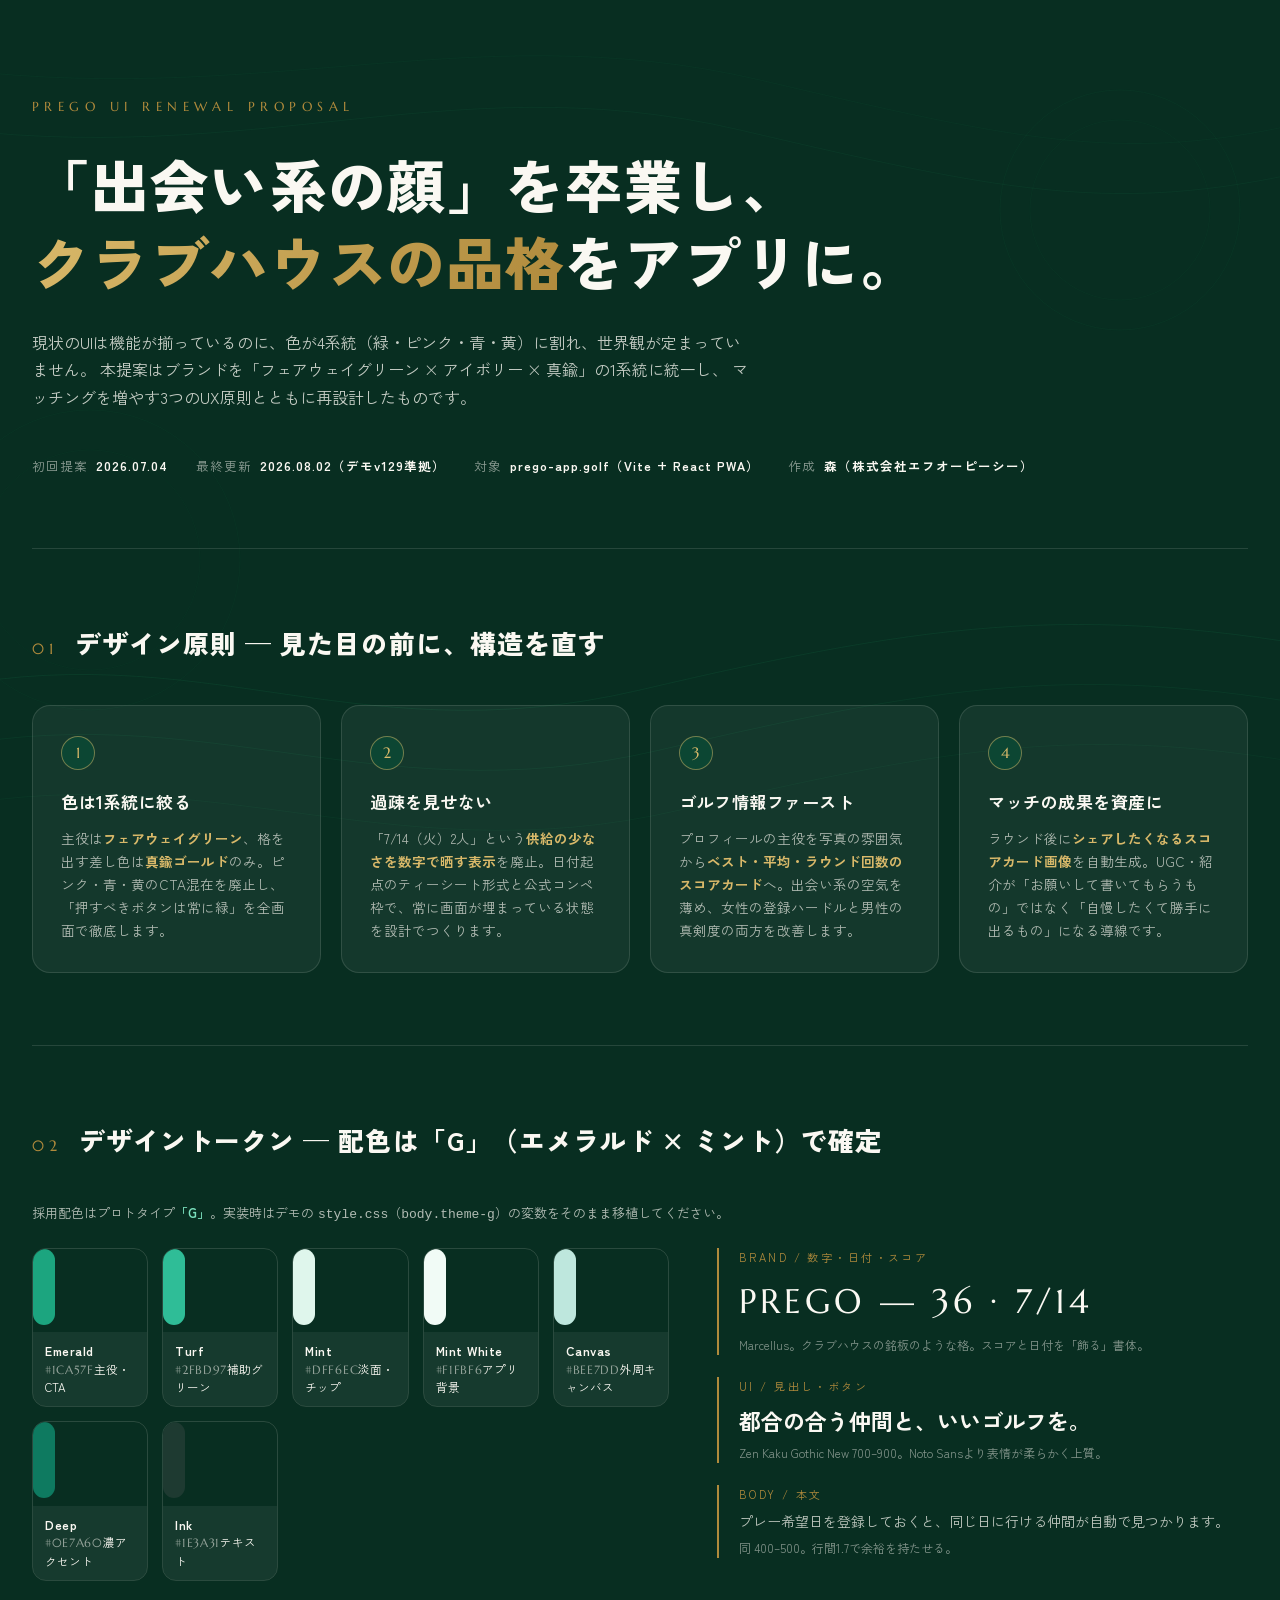
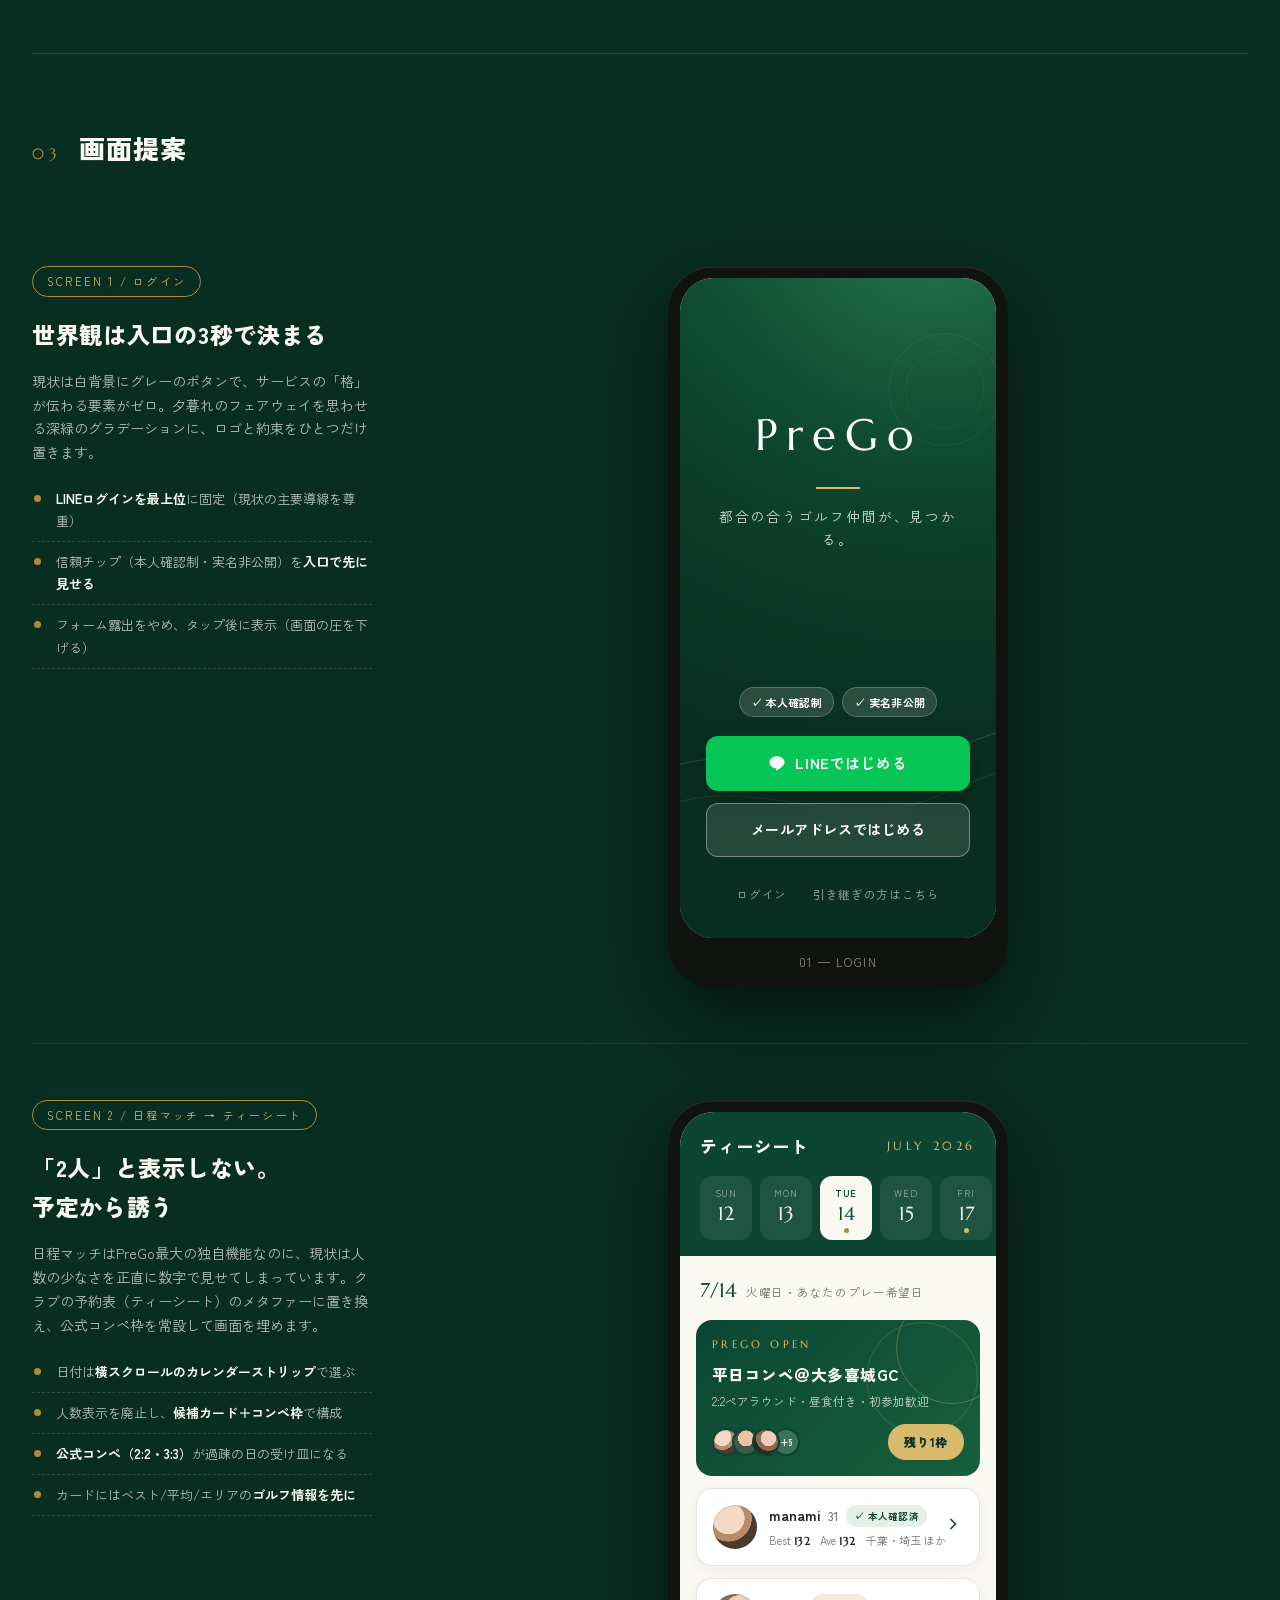
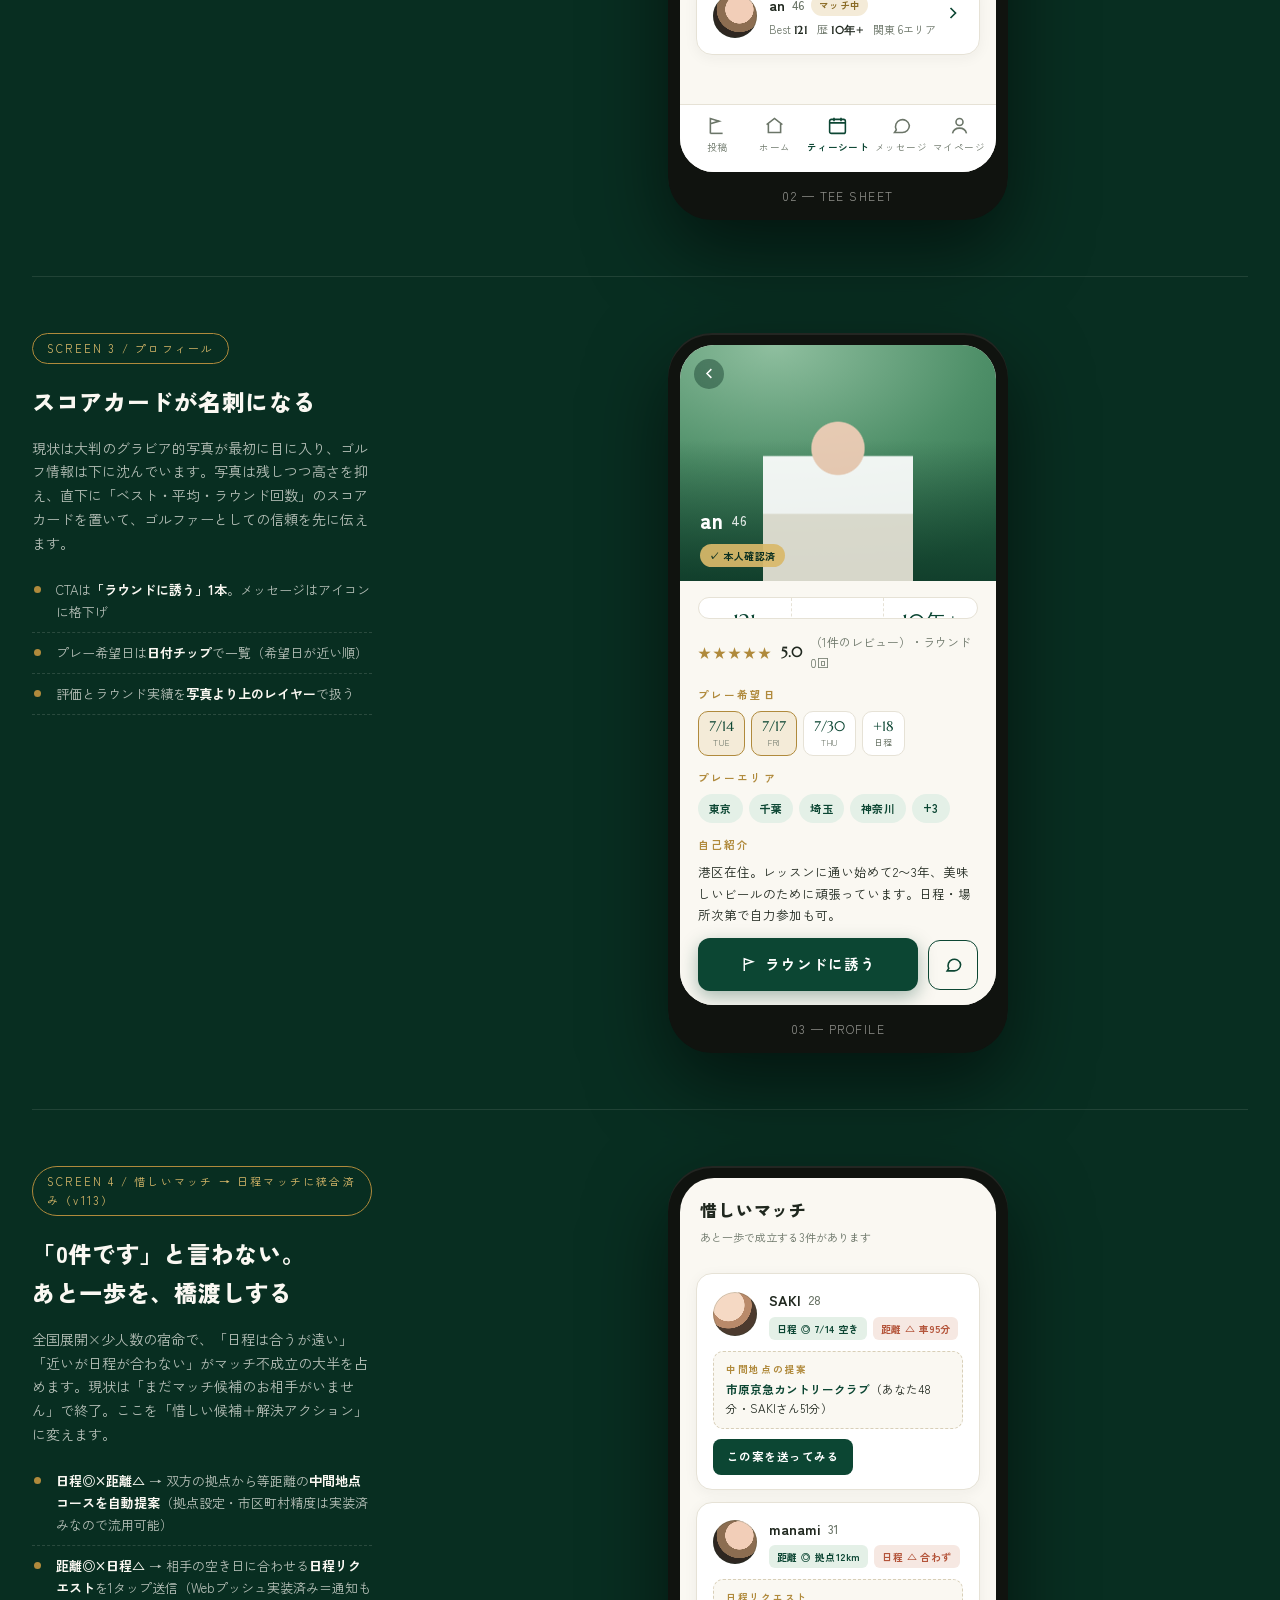
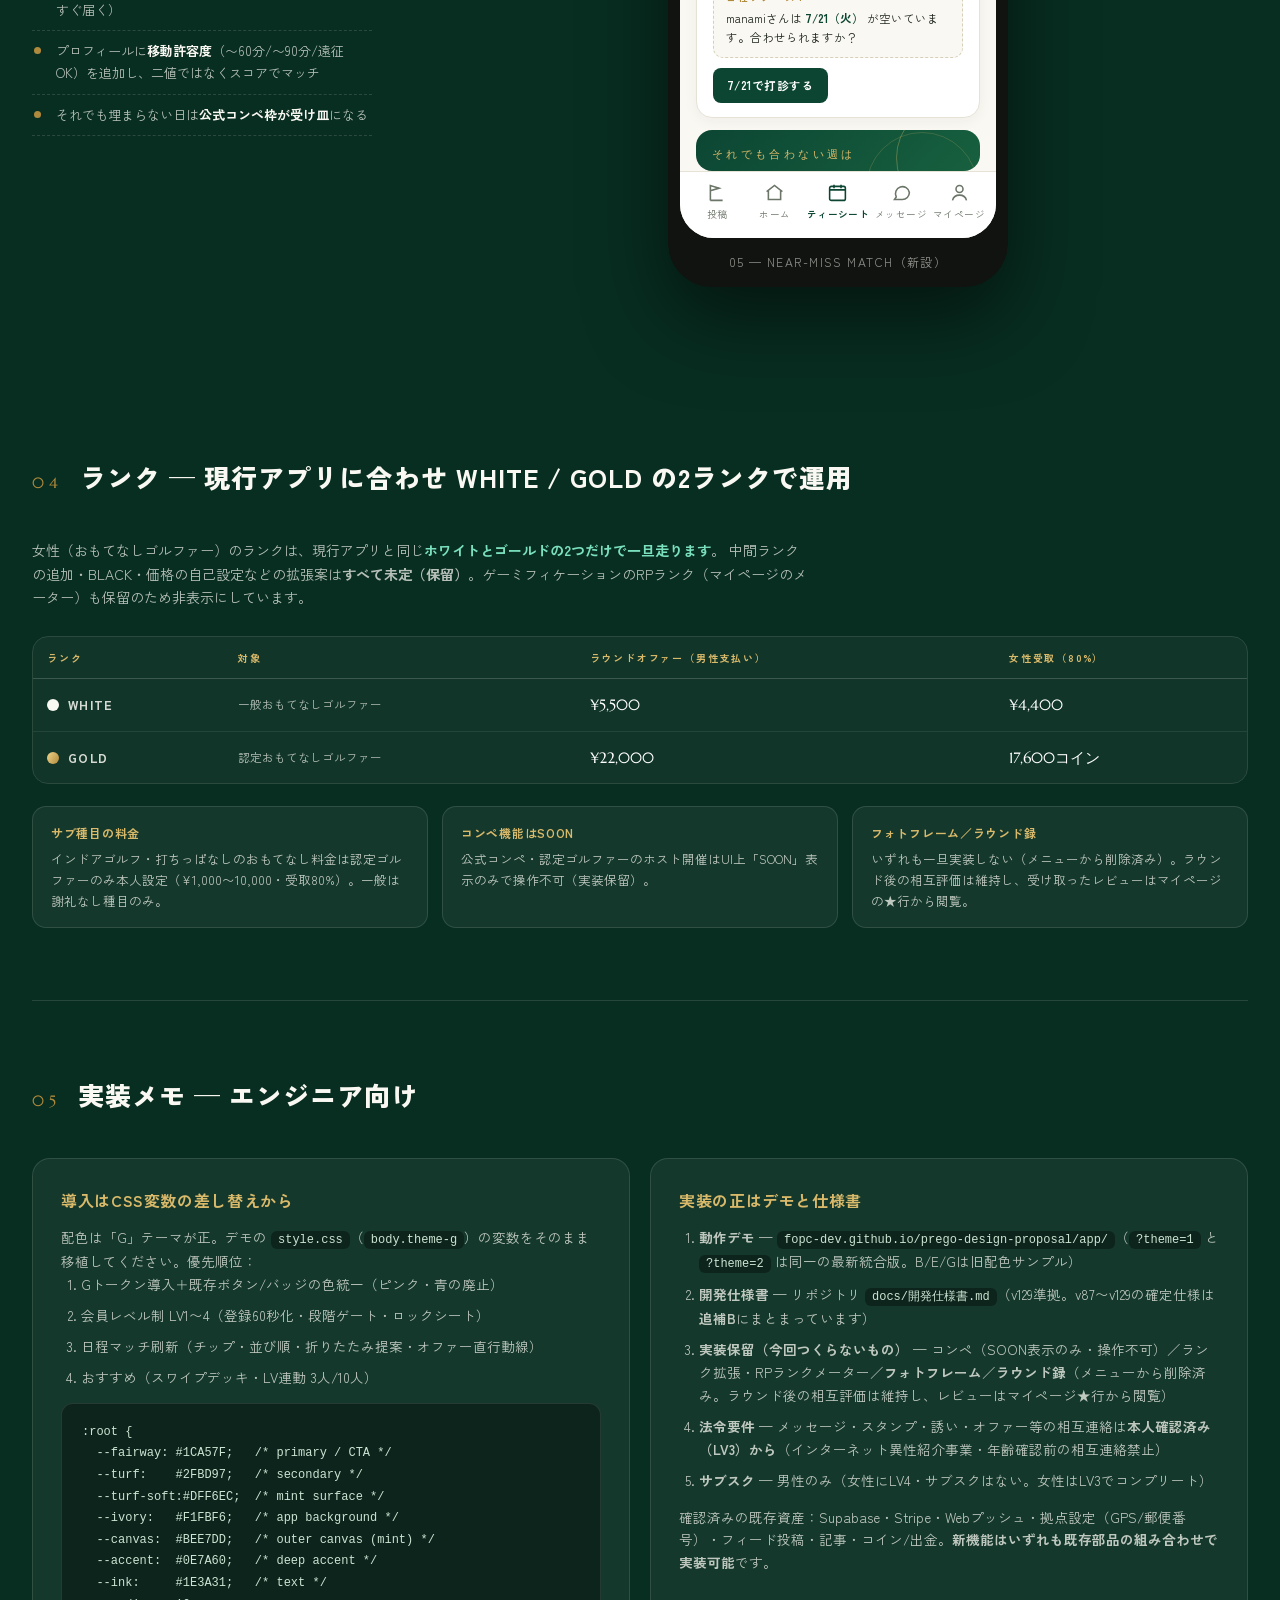
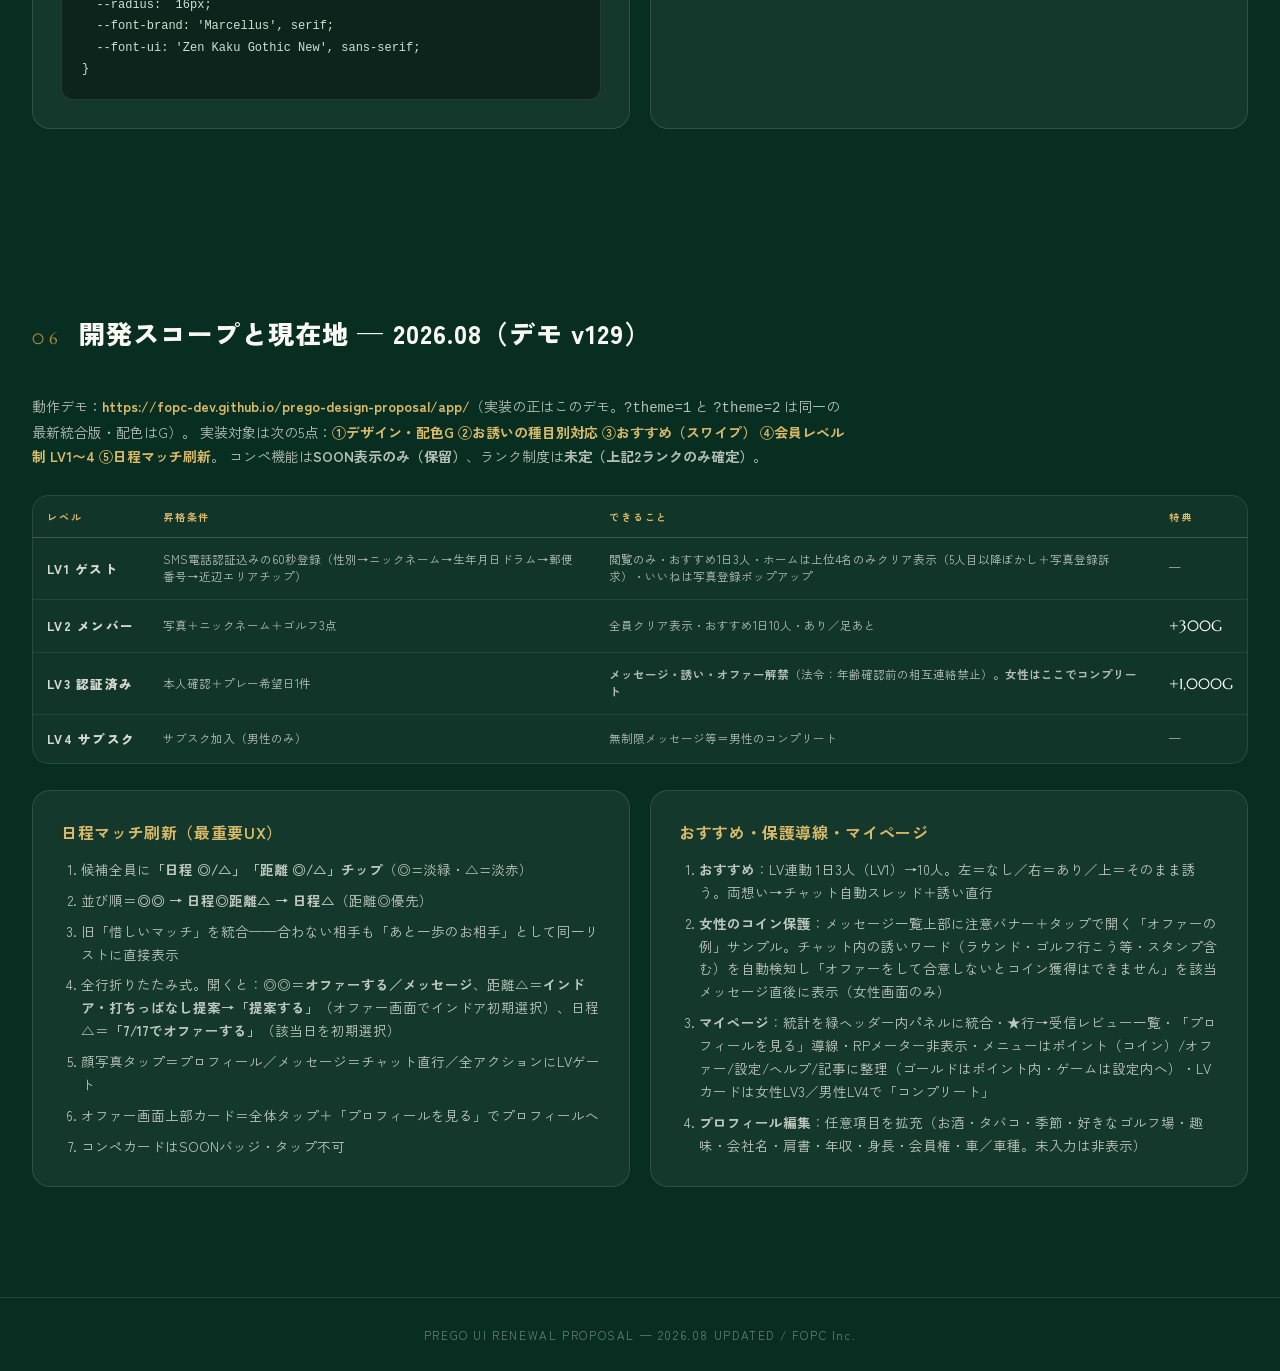
==== commit 6437bb7e: "docs: 提案ページ本文を現行仕様（v129）に全面更新 - 配色トークンを「G」（エメラルド×ミント #1CA57F/#2FBD97/#DFF6EC/#F1FBF6/#BEE7DD/#0E7A60" ====
--- a/index.html
+++ b/index.html
@@ -653,7 +653,8 @@
       マッチングを増やす3つのUX原則とともに再設計したものです。
     </p>
     <div class="meta">
-      <span>提案日<b>2026.07.04</b></span>
+      <span>初回提案<b>2026.07.04</b></span>
+      <span>最終更新<b>2026.08.02（デモv129準拠）</b></span>
       <span>対象<b>prego-app.golf（Vite + React PWA）</b></span>
       <span>作成<b>森（株式会社エフオーピーシー）</b></span>
     </div>
@@ -688,15 +689,18 @@
 
   <!-- ================= TOKENS ================= -->
   <section class="tokens">
-    <div class="sec-label"><span class="no">02</span><h2>デザイントークン — この5色と2書体だけで作る</h2></div>
+    <div class="sec-label"><span class="no">02</span><h2>デザイントークン — 配色は「G」（エメラルド × ミント）で確定</h2></div>
+    <p style="max-width:760px;font-size:13px;color:rgba(250,248,242,.7);margin-bottom:22px">採用配色はプロトタイプ<b style="color:#7AE0BD">「G」</b>。実装時はデモの <code>style.css</code>（<code>body.theme-g</code>）の変数をそのまま移植してください。</p>
     <div class="token-flex">
       <div>
         <div class="swatches">
-          <div class="sw"><div class="chip" style="background:#0C4633"></div><div class="nm"><b>Fairway</b><code>#0C4633</code>主役・CTA</div></div>
-          <div class="sw"><div class="chip" style="background:#1B7A4E"></div><div class="nm"><b>Turf</b><code>#1B7A4E</code>補助グリーン</div></div>
-          <div class="sw"><div class="chip" style="background:#FAF8F2"></div><div class="nm"><b>Ivory</b><code>#FAF8F2</code>背景</div></div>
-          <div class="sw"><div class="chip" style="background:#B08A3C"></div><div class="nm"><b>Brass</b><code>#B08A3C</code>評価・プレミアム</div></div>
-          <div class="sw"><div class="chip" style="background:#20281F"></div><div class="nm"><b>Ink</b><code>#20281F</code>テキスト</div></div>
+          <div class="sw"><div class="chip" style="background:#1CA57F"></div><div class="nm"><b>Emerald</b><code>#1CA57F</code>主役・CTA</div></div>
+          <div class="sw"><div class="chip" style="background:#2FBD97"></div><div class="nm"><b>Turf</b><code>#2FBD97</code>補助グリーン</div></div>
+          <div class="sw"><div class="chip" style="background:#DFF6EC"></div><div class="nm"><b>Mint</b><code>#DFF6EC</code>淡面・チップ</div></div>
+          <div class="sw"><div class="chip" style="background:#F1FBF6"></div><div class="nm"><b>Mint White</b><code>#F1FBF6</code>アプリ背景</div></div>
+          <div class="sw"><div class="chip" style="background:#BEE7DD"></div><div class="nm"><b>Canvas</b><code>#BEE7DD</code>外周キャンバス</div></div>
+          <div class="sw"><div class="chip" style="background:#0E7A60"></div><div class="nm"><b>Deep</b><code>#0E7A60</code>濃アクセント</div></div>
+          <div class="sw"><div class="chip" style="background:#1E3A31"></div><div class="nm"><b>Ink</b><code>#1E3A31</code>テキスト</div></div>
         </div>
       </div>
       <div class="type-spec">
@@ -721,7 +725,7 @@
 
   <!-- ================= SCREENS ================= -->
   <section class="screens">
-    <div class="sec-label"><span class="no">03</span><h2>画面提案 — 4スクリーン</h2></div>
+    <div class="sec-label"><span class="no">03</span><h2>画面提案</h2></div>
 
     <!-- ========== ROW 1 : LOGIN ========== -->
     <div class="screen-row">
@@ -918,75 +922,10 @@
       </div>
     </div>
 
-    <!-- ========== ROW 4 : ROUND LOG ========== -->
-    <div class="screen-row">
-      <div class="note-col">
-        <span class="tag">SCREEN 4 / ラウンド録（新機能）</span>
-        <h3>UGCは「お願い」ではなく<br>「自慢」から生まれる</h3>
-        <p>マッチしたラウンドの翌日、両者にこの画面を出します。スコアカード画像は自動生成され、そのままInstagram・Xにシェア可能。相手へのレビューも同じ画面で完結させ、プロフィールの信頼情報を積み上げます。</p>
-        <ul>
-          <li>シェア画像に<b>PreGoロゴを焼き込み</b>＝広告費ゼロの認知獲得</li>
-          <li>レビュー投稿で<b>コイン付与</b>（既存コイン制度と接続）</li>
-          <li>ラウンド録の蓄積が<b>「ラウンド回数」の実績値</b>になる</li>
-        </ul>
-      </div>
-      <div class="phones">
-        <div class="phone">
-          <div class="screen">
-            <div class="scr">
-              <div class="rl-head">
-                <div class="lbl">ROUND LOG</div>
-                <h4>昨日はナイスラウンドでした</h4>
-              </div>
-              <div class="share-card">
-                <div class="inner">
-                  <div class="course">大多喜城ゴルフ倶楽部・千葉</div>
-                  <div class="date">2026.07.14 TUE</div>
-                  <div class="score-row">
-                    <span class="score">94</span>
-                    <div>
-                      <div class="score-k">TOTAL SCORE</div>
-                      <div class="halves"><span>OUT<b>46</b></span><span>IN<b>48</b></span></div>
-                    </div>
-                  </div>
-                  <div class="members">
-                    <div class="av m1"></div><div class="av f1"></div>
-                    <div class="t">SHU・manami のラウンド</div>
-                  </div>
-                  <div class="wm">PREGO</div>
-                </div>
-              </div>
-              <div class="rl-body">
-                <div class="rate-box">
-                  <div class="who">
-                    <div class="av f1"></div>
-                    <div>
-                      <div class="nm">manami さんはどうでしたか？</div>
-                      <div class="sub">レビューは匿名で相手のプロフィールに反映されます</div>
-                    </div>
-                  </div>
-                  <div class="stars-big">★★★★★</div>
-                  <div class="hint">タップして評価・レビュー投稿で 500コイン</div>
-                </div>
-              </div>
-              <div class="rl-actions">
-                <div class="btn-share">
-                  <svg width="16" height="16" viewBox="0 0 24 24" fill="none" stroke="currentColor" stroke-width="2"><path d="M4 12v7a1 1 0 0 0 1 1h14a1 1 0 0 0 1-1v-7"/><path d="M16 6l-4-4-4 4"/><path d="M12 2v13"/></svg>
-                  スコアカードをシェア
-                </div>
-                <div class="btn-ghost">あとで書く</div>
-              </div>
-            </div>
-          </div>
-          <div class="cap">04 — ROUND LOG（新設）</div>
-        </div>
-      </div>
-    </div>
-
     <!-- ========== ROW 5 : NEAR-MISS MATCH ========== -->
     <div class="screen-row">
       <div class="note-col">
-        <span class="tag">SCREEN 5 / 惜しいマッチ（新設）</span>
+        <span class="tag">SCREEN 4 / 惜しいマッチ → 日程マッチに統合済み（v113）</span>
         <h3>「0件です」と言わない。<br>あと一歩を、橋渡しする</h3>
         <p>全国展開×少人数の宿命で、「日程は合うが遠い」「近いが日程が合わない」がマッチ不成立の大半を占めます。現状は「まだマッチ候補のお相手がいません」で終了。ここを「惜しい候補＋解決アクション」に変えます。</p>
         <ul>
@@ -1055,218 +994,81 @@
 
   </section>
 
-  <!-- ================= PHOTO FRAMES ================= -->
-  <section class="frames">
-    <div class="sec-label"><span class="no">04</span><h2>フォトフレーム — スコアが勲章になる</h2></div>
-    <p style="max-width:720px;font-size:14px;color:rgba(250,248,242,.72);margin-bottom:40px">
-      ラウンド翌日に自動生成されるシェア画像。<b style="color:#D9B96A">フレームの色はベストスコア帯で決まる</b>ため、
-      フレーム自体が腕前の勲章になり、「次の色が欲しい」がプレー動機とUGCの両方を生みます。
-      生成画像には PREGO のロゴが入り、Instagram・X・アプリ内フィード（実装済み）へワンタップ投稿できます。
-    </p>
-    <div class="frame-grid">
-      <div class="frame-wrap">
-        <div class="pframe pf-round">
-          <div>
-            <div class="eyebrow2">ROUND LOG</div>
-            <div class="course2">大多喜城ゴルフ倶楽部・千葉</div>
-            <div class="date2">2026.07.14 TUE</div>
-          </div>
-          <div class="big">94<small>TOTAL SCORE・OUT 46 / IN 48</small></div>
-          <div class="foot2">
-            <div class="mem">SHU ・ manami</div>
-            <div class="wm2">PREGO</div>
-          </div>
-          <div class="cap2">① ラウンド記録（基本形）</div>
-        </div>
-      </div>
-      <div class="frame-wrap">
-        <div class="pframe pf-best">
-          <div class="laurel">SELF BEST 更新</div>
-          <div class="big">88</div>
-          <div>
-            <div class="delta">前回ベストから −4</div>
-            <div class="foot2">SHU — 2026.07.14 / PREGO</div>
-          </div>
-          <div class="cap2">② ベスト更新（黒×金の祝福）</div>
-        </div>
-      </div>
-      <div class="frame-wrap">
-        <div class="pframe pf-tier">
-          <div class="photo real"><img src="app/img/m1.jpg" alt=""></div>
-          <div class="panel">
-            <div class="score3">88</div>
-            <div class="k3">BEST SCORE</div>
-            <div class="ave3">AVERAGE<b>100</b></div>
-            <div class="nm3">SHU</div>
-            <div class="tierbar">GOLD</div>
-          </div>
-          <div class="cap2">③ ティアフレーム（森さん案の発展形・実写）</div>
-        </div>
-      </div>
-    </div>
-    <div class="frame-grid" style="margin-top:48px">
-      <div class="frame-wrap">
-        <div class="pframe pf-tier">
-          <div class="photo real"><img src="app/img/m6.jpg" alt=""></div>
-          <div class="panel">
-            <div class="score3">79</div>
-            <div class="k3">BEST SCORE</div>
-            <div class="ave3">AVERAGE<b>94</b></div>
-            <div class="nm3">BUMA</div>
-            <div class="tierbar black">BLACK</div>
-          </div>
-          <div class="cap2">BLACK（ベスト〜79）</div>
-        </div>
-      </div>
-      <div class="frame-wrap">
-        <div class="pframe pf-tier">
-          <div class="photo real"><img src="app/img/w2.jpg" alt=""></div>
-          <div class="panel">
-            <div class="score3">99</div>
-            <div class="k3">BEST SCORE</div>
-            <div class="ave3">AVERAGE<b>110</b></div>
-            <div class="nm3">SAKI</div>
-            <div class="tierbar silver">SILVER</div>
-          </div>
-          <div class="cap2">SILVER（90〜99）</div>
-        </div>
-      </div>
-      <div class="frame-wrap">
-        <div class="pframe pf-tier">
-          <div class="photo real"><img src="app/img/w4.jpg" alt=""></div>
-          <div class="panel">
-            <div class="score3">104</div>
-            <div class="k3">BEST SCORE</div>
-            <div class="ave3">AVERAGE<b>115</b></div>
-            <div class="nm3">Rina</div>
-            <div class="tierbar bronze">BRONZE</div>
-          </div>
-          <div class="cap2">BRONZE（100〜109）</div>
-        </div>
-      </div>
-    </div>
-    <div class="tiers">
-      <div class="tier"><span class="sw2" style="background:#111"></span>BLACK 〜79</div>
-      <div class="tier"><span class="sw2" style="background:linear-gradient(120deg,#F0D48A,#B08A3C)"></span>GOLD 80–89</div>
-      <div class="tier"><span class="sw2" style="background:linear-gradient(120deg,#E8E8E8,#9AA0A6)"></span>SILVER 90–99</div>
-      <div class="tier"><span class="sw2" style="background:#1B7A4E"></span>GREEN 100–109</div>
-      <div class="tier"><span class="sw2" style="background:#3E6DB5"></span>BLUE 110–119</div>
-      <div class="tier"><span class="sw2" style="background:#B4543A"></span>RED 120〜</div>
-      <div class="tier"><span class="sw2" style="background:#FAF8F2"></span>WHITE デビュー</div>
-    </div>
-    <p class="tiers-note">色はベストスコア更新で自動昇格。「あと2打でBLACK」のような次の目標表示が、ラウンド回数＝アプリ利用の動機になります。</p>
-  </section>
-
-  <!-- ================= RANK SYSTEM ================= -->
   <section class="ranks">
-    <div class="sec-label"><span class="no">05</span><h2>ランク制度 — 女性ランクと単価の設計</h2></div>
-    <div style="max-width:760px;margin-bottom:22px;padding:14px 18px;border:1.5px solid #B08A3C;border-radius:14px;background:rgba(176,138,60,.12)">
-      <b style="color:#D9B96A">【2026-08-02 更新】ランク制度は一旦保留（未定）です。</b>
-      <span style="font-size:13px;color:rgba(250,248,242,.85);display:block;margin-top:4px">
-      現在実装が確定しているのは <b style="color:#D9B96A">WHITE（一般おもてなし・¥5,500／受取¥4,400）</b> と
-      <b style="color:#D9B96A">GOLD（認定おもてなし・¥22,000／受取17,600コイン）</b> の2ランクのみ。本番はまずこの2つで運用します。
-      下表の5段階案・自己設定価格は将来の検討用アーカイブです。</span>
-    </div>
-    <p style="max-width:760px;font-size:14px;color:rgba(250,248,242,.72);margin-bottom:28px">
-      設計原則は3つ。<b style="color:#D9B96A">①入口は審査制</b>（写真審査→ビデオ面談→初回は公式コンペで実地確認）、
-      <b style="color:#D9B96A">②昇格は実績で自動判定</b>（運営の主観を挟まない）、
-      <b style="color:#D9B96A">③単価は女性自身が範囲内で設定</b>（運営は基準額と範囲だけを定義。人気は指名数が証明し、価格は市場が調整する）。
-      現行制度との対応：一般ゴルファー＝WHITE〜SILVER、認定ゴルファー＝GOLD相当。既存データのまま移行できます。
+    <div class="sec-label"><span class="no">04</span><h2>ランク — 現行アプリに合わせ WHITE / GOLD の2ランクで運用</h2></div>
+    <p style="max-width:780px;font-size:14px;color:rgba(250,248,242,.72);margin-bottom:26px">
+      女性（おもてなしゴルファー）のランクは、現行アプリと同じ<b style="color:#7AE0BD">ホワイトとゴールドの2つだけで一旦走ります</b>。
+      中間ランクの追加・BLACK・価格の自己設定などの拡張案は<b>すべて未定（保留）</b>。ゲーミフィケーションのRPランク（マイページのメーター）も保留のため非表示にしています。
     </p>
     <div class="rank-scroll">
       <table class="rank-tbl">
         <tr>
-          <th>ランク</th><th>昇格条件（自動判定）</th><th>基準額（男性支払い）</th><th>女性受取（80%）</th><th>自己設定範囲</th>
+          <th>ランク</th><th>対象</th><th>ラウンドオファー（男性支払い）</th><th>女性受取（80%）</th>
         </tr>
         <tr>
           <td><span class="rk"><span class="dot" style="background:#FAF8F2"></span>WHITE</span></td>
-          <td class="cond">入口審査の通過（写真・面談・初回コンペ）</td>
+          <td class="cond">一般おもてなしゴルファー</td>
           <td class="money">¥5,500</td>
           <td class="money">¥4,400</td>
-          <td class="cond">固定（お試し価格）</td>
-        </tr>
-        <tr>
-          <td><span class="rk"><span class="dot" style="background:#A46B39"></span>BRONZE</span></td>
-          <td class="cond">実績3ラウンド＋レビュー平均 ★4.0以上</td>
-          <td class="money">¥8,800</td>
-          <td class="money">¥7,040</td>
-          <td class="cond">基準額の ±20%</td>
-        </tr>
-        <tr>
-          <td><span class="rk"><span class="dot" style="background:linear-gradient(120deg,#E8E8E8,#9AA0A6)"></span>SILVER</span></td>
-          <td class="cond">実績10ラウンド＋★4.3以上＋返信率70%</td>
-          <td class="money">¥14,300</td>
-          <td class="money">¥11,440</td>
-          <td class="cond">基準額の ±20%</td>
         </tr>
         <tr>
           <td><span class="rk"><span class="dot" style="background:linear-gradient(120deg,#F0D48A,#B08A3C)"></span>GOLD</span></td>
-          <td class="cond">実績20ラウンド＋★4.6以上＋返信率80%<br>（＝現行の認定ゴルファー）</td>
+          <td class="cond">認定おもてなしゴルファー</td>
           <td class="money">¥22,000</td>
-          <td class="money">¥17,600</td>
-          <td class="cond">基準額の ±20%</td>
-        </tr>
-        <tr>
-          <td><span class="rk"><span class="dot" style="background:#16130E;border:1px solid rgba(217,185,106,.6)"></span>BLACK</span></td>
-          <td class="cond">実績40ラウンド＋★4.8以上＋リピート指名率30%</td>
-          <td class="money">¥27,500<span class="sub-money">〜</span></td>
-          <td class="money">¥22,000<span class="sub-money">〜</span></td>
-          <td class="cond">自由設定（上限 ¥55,000）</td>
+          <td class="money">17,600コイン</td>
         </tr>
       </table>
     </div>
     <div class="rank-notes">
-      <div class="rank-note"><b>なぜ女性が自分で決めるのか</b>運営が顔で値付けする制度は炎上リスクそのもの。本人が設定し、高すぎれば指名が減り、安すぎれば埋まる——価格の正しさは市場が決める。運営は範囲だけ守る。</div>
-      <div class="rank-note"><b>「可愛くない問題」への答え</b>入口の審査（写真・ビデオ面談・初回コンペでの実地確認）で品質の下限を担保。その後は指名数とリピート率で自然淘汰。見た目の基準を明文化せずに品質が揃う構造。</div>
-      <div class="rank-note"><b>降格ルール</b>直近90日のレビュー平均が基準を下回る、またはドタキャン2回で1ランク降格。「ランクは資産、雑に扱うと減る」が女性側の品質維持インセンティブになる。</div>
-      <div class="rank-note"><b>フレーム色との連動</b>ランク色＝フォトフレーム色＝プロフィールのリング色。ランクが上がるとアプリ内の見た目が変わる。「BLACKまであと◯ラウンド」の進捗表示が継続の動機になる。</div>
+      <div class="rank-note"><b>サブ種目の料金</b>インドアゴルフ・打ちっぱなしのおもてなし料金は認定ゴルファーのみ本人設定（¥1,000〜10,000・受取80%）。一般は謝礼なし種目のみ。</div>
+      <div class="rank-note"><b>コンペ機能はSOON</b>公式コンペ・認定ゴルファーのホスト開催はUI上「SOON」表示のみで操作不可（実装保留）。</div>
+      <div class="rank-note"><b>フォトフレーム／ラウンド録</b>いずれも一旦実装しない（メニューから削除済み）。ラウンド後の相互評価は維持し、受け取ったレビューはマイページの★行から閲覧。</div>
     </div>
   </section>
 
   <!-- ================= IMPL ================= -->
   <section class="impl">
-    <div class="sec-label"><span class="no">06</span><h2>実装メモ — エンジニア向け</h2></div>
-    <p style="max-width:760px;font-size:12.5px;color:rgba(250,248,242,.65);margin-bottom:22px">※本セクションは初期提案時のメモです。<b style="color:#D9B96A">確定仕様の正はリポジトリの <code>docs/開発仕様書.md</code>（追補B）と動作デモ</b>。食い違う場合はそちらを優先してください。</p>
+    <div class="sec-label"><span class="no">05</span><h2>実装メモ — エンジニア向け</h2></div>
     <div class="impl-grid">
       <div class="impl-card">
         <h3>導入はCSS変数の差し替えから</h3>
-        <p>全面改修は不要です。まず既存コンポーネントの配色をこのトークンに寄せるだけで統一感の8割は回収できます。優先順位：</p>
+        <p>配色は「G」テーマが正。デモの <code>style.css</code>（<code>body.theme-g</code>）の変数をそのまま移植してください。優先順位：</p>
         <ol>
-          <li>CSSトークン導入＋既存ボタン/バッジの色統一（ピンク・青の廃止）</li>
-          <li>日程マッチ画面のティーシート化（人数表示の廃止）</li>
-          <li>プロフィールのスコアカード先頭化・CTA一本化</li>
-          <li>ラウンド録（新機能・シェア画像は<code>canvas</code>か<code>satori</code>で生成）</li>
+          <li>Gトークン導入＋既存ボタン/バッジの色統一（ピンク・青の廃止）</li>
+          <li>会員レベル制 LV1〜4（登録60秒化・段階ゲート・ロックシート）</li>
+          <li>日程マッチ刷新（チップ・並び順・折りたたみ提案・オファー直行動線）</li>
+          <li>おすすめ（スワイプデッキ・LV連動 3人/10人）</li>
         </ol>
         <pre>:root {
-  --fairway: #0C4633;   /* primary / CTA */
-  --turf:    #1B7A4E;   /* secondary */
-  --ivory:   #FAF8F2;   /* background */
-  --brass:   #B08A3C;   /* rating / premium */
-  --ink:     #20281F;   /* text */
-  --radius:  14px;
+  --fairway: #1CA57F;   /* primary / CTA */
+  --turf:    #2FBD97;   /* secondary */
+  --turf-soft:#DFF6EC;  /* mint surface */
+  --ivory:   #F1FBF6;   /* app background */
+  --canvas:  #BEE7DD;   /* outer canvas (mint) */
+  --accent:  #0E7A60;   /* deep accent */
+  --ink:     #1E3A31;   /* text */
+  --radius:  16px;
   --font-brand: 'Marcellus', serif;
   --font-ui: 'Zen Kaku Gothic New', sans-serif;
 }</pre>
       </div>
       <div class="impl-card">
-        <h3>デザインと同時に直したい仕様</h3>
+        <h3>実装の正はデモと仕様書</h3>
         <ol>
-          <li><b>オファー課金の内包化</b> — 都度5,500円/22,000円をやめ、サブスク上位プラン（例：プレミアム月9,800円＝オファー月3回込み）へ。都度課金は「送らない理由」を作っている</li>
-          <li><b>公式コンペ機能</b> — 当面は運営が手動でイベント作成できる管理画面だけでよい（マッチング自動化は不要）</li>
-          <li><b>女性→女性の招待コード</b> — 招待成立でコイン付与。ボトルネックは女性登録数</li>
-          <li><b>同性マッチ解禁</b> — 「仲間探し」への看板拡張。女性は同性でも無料のまま</li>
-          <li><b>惜しいマッチ</b> — 中間地点提案は実装済みの拠点設定（市区町村精度）を流用。日程リクエスト通知は実装済みのWebプッシュに載せる</li>
-          <li><b>フォトフレーム生成</b> — <code>canvas</code>か<code>satori</code>でサーバー/クライアント生成。投稿先は実装済みのフィード＋SNS</li>
+          <li><b>動作デモ</b> — <code>fopc-dev.github.io/prego-design-proposal/app/</code>（<code>?theme=1</code> と <code>?theme=2</code> は同一の最新統合版。B/E/Gは旧配色サンプル）</li>
+          <li><b>開発仕様書</b> — リポジトリ <code>docs/開発仕様書.md</code>（v129準拠。v87〜v129の確定仕様は<b>追補B</b>にまとまっています）</li>
+          <li><b>実装保留（今回つくらないもの）</b> — コンペ（SOON表示のみ・操作不可）／ランク拡張・RPランクメーター／<b>フォトフレーム</b>／<b>ラウンド録</b>（メニューから削除済み。ラウンド後の相互評価は維持し、レビューはマイページ★行から閲覧）</li>
+          <li><b>法令要件</b> — メッセージ・スタンプ・誘い・オファー等の相互連絡は<b>本人確認済み（LV3）から</b>（インターネット異性紹介事業・年齢確認前の相互連絡禁止）</li>
+          <li><b>サブスク</b> — 男性のみ（女性にLV4・サブスクはない。女性はLV3でコンプリート）</li>
         </ol>
-        <p style="margin-top:14px">公開バンドルの調査で確認済みの既存資産：Supabase・Stripe・Webプッシュ・拠点設定（GPS/郵便番号）・AIマッチング提案・フィード投稿・記事・コイン/出金。<b>上記の新機能はいずれも既存部品の組み合わせで実装可能</b>です。</p>
-        <p style="margin-top:10px">この提案書自体がHTML/CSSのみで書かれているため、各画面のマークアップはそのまま実装の参考にできます。</p>
+        <p style="margin-top:14px">確認済みの既存資産：Supabase・Stripe・Webプッシュ・拠点設定（GPS/郵便番号）・フィード投稿・記事・コイン/出金。<b>新機能はいずれも既存部品の組み合わせで実装可能</b>です。</p>
       </div>
     </div>
   </section>
 
   <!-- ================= SCOPE v129 ================= -->
   <section class="impl">
-    <div class="sec-label"><span class="no">07</span><h2>開発スコープと現在地 — 2026.08（デモ v129）</h2></div>
+    <div class="sec-label"><span class="no">06</span><h2>開発スコープと現在地 — 2026.08（デモ v129）</h2></div>
     <p style="max-width:820px;font-size:14px;color:rgba(250,248,242,.72);margin-bottom:26px">
       動作デモ：<b style="color:#D9B96A">https://fopc-dev.github.io/prego-design-proposal/app/</b>（実装の正はこのデモ。<code>?theme=1</code> と <code>?theme=2</code> は同一の最新統合版・配色はG）。
       実装対象は次の5点：<b style="color:#D9B96A">①デザイン・配色G ②お誘いの種目別対応 ③おすすめ（スワイプ） ④会員レベル制 LV1〜4 ⑤日程マッチ刷新</b>。
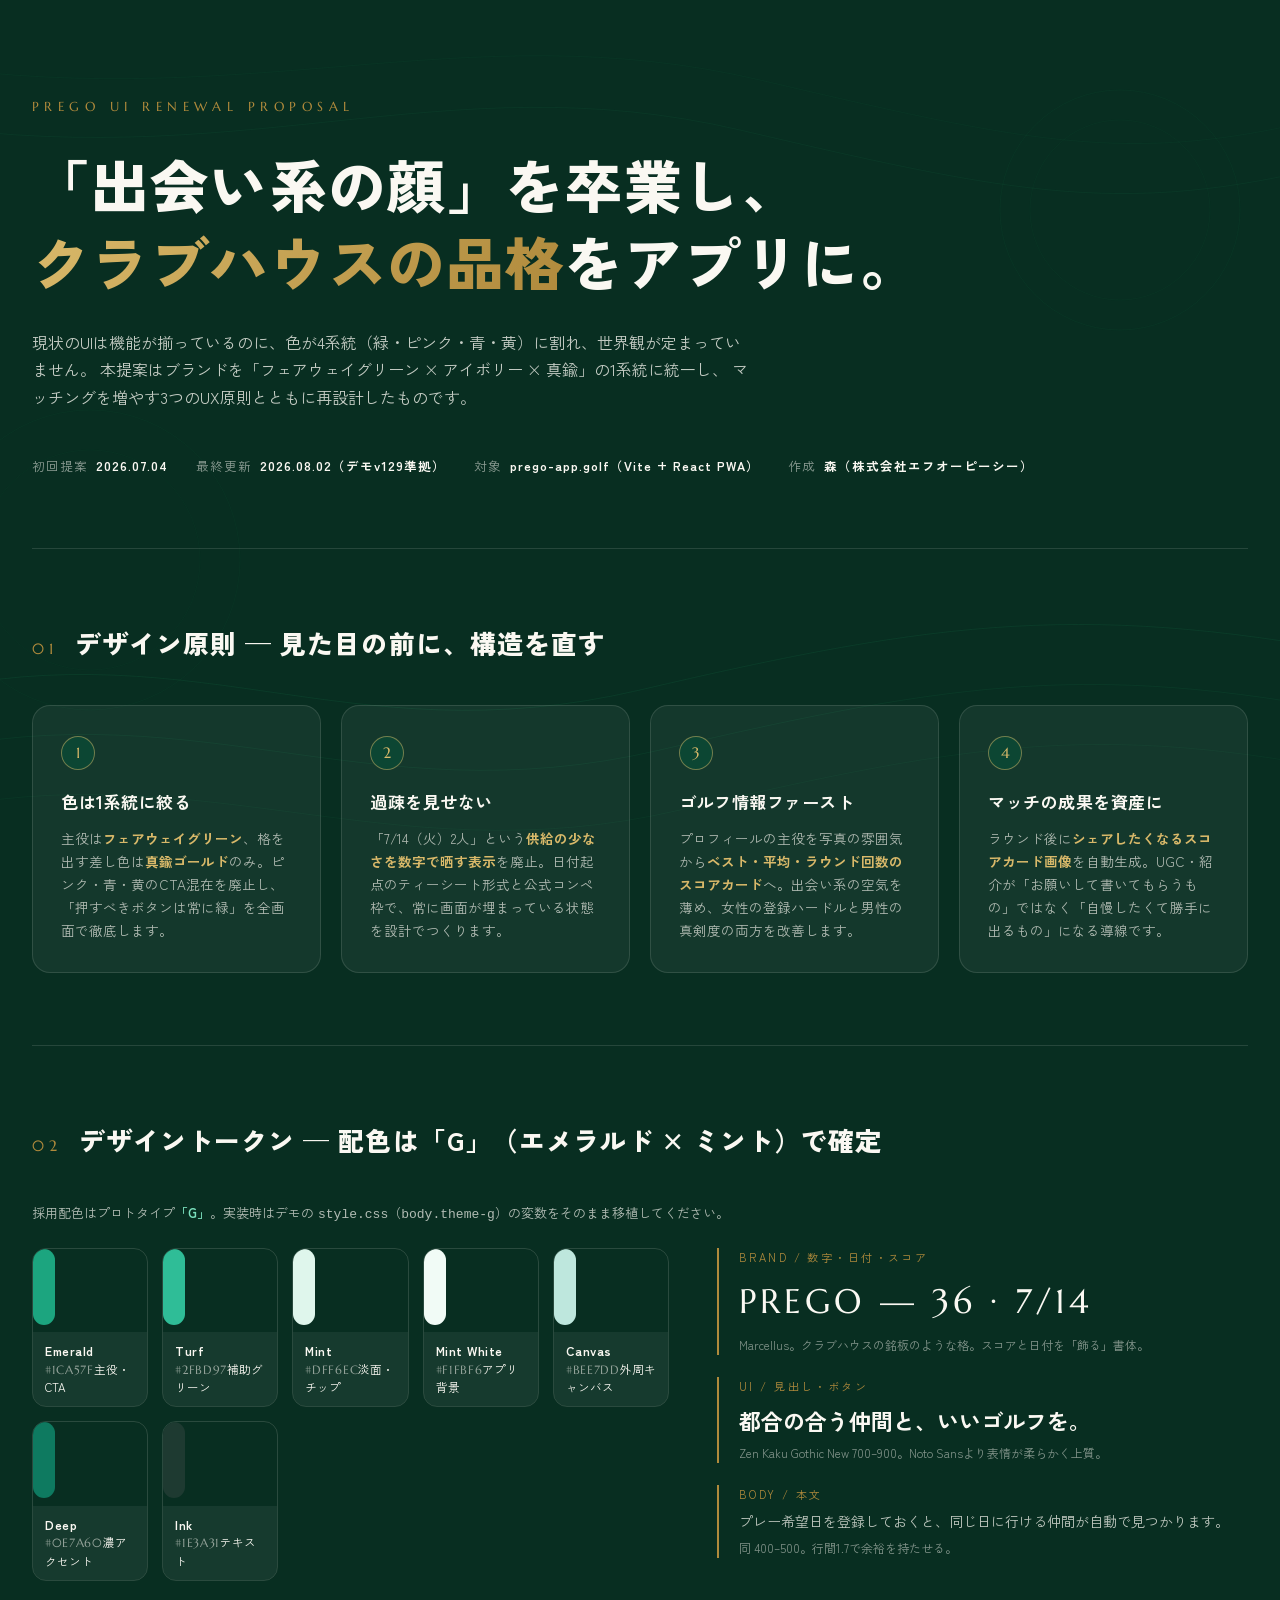
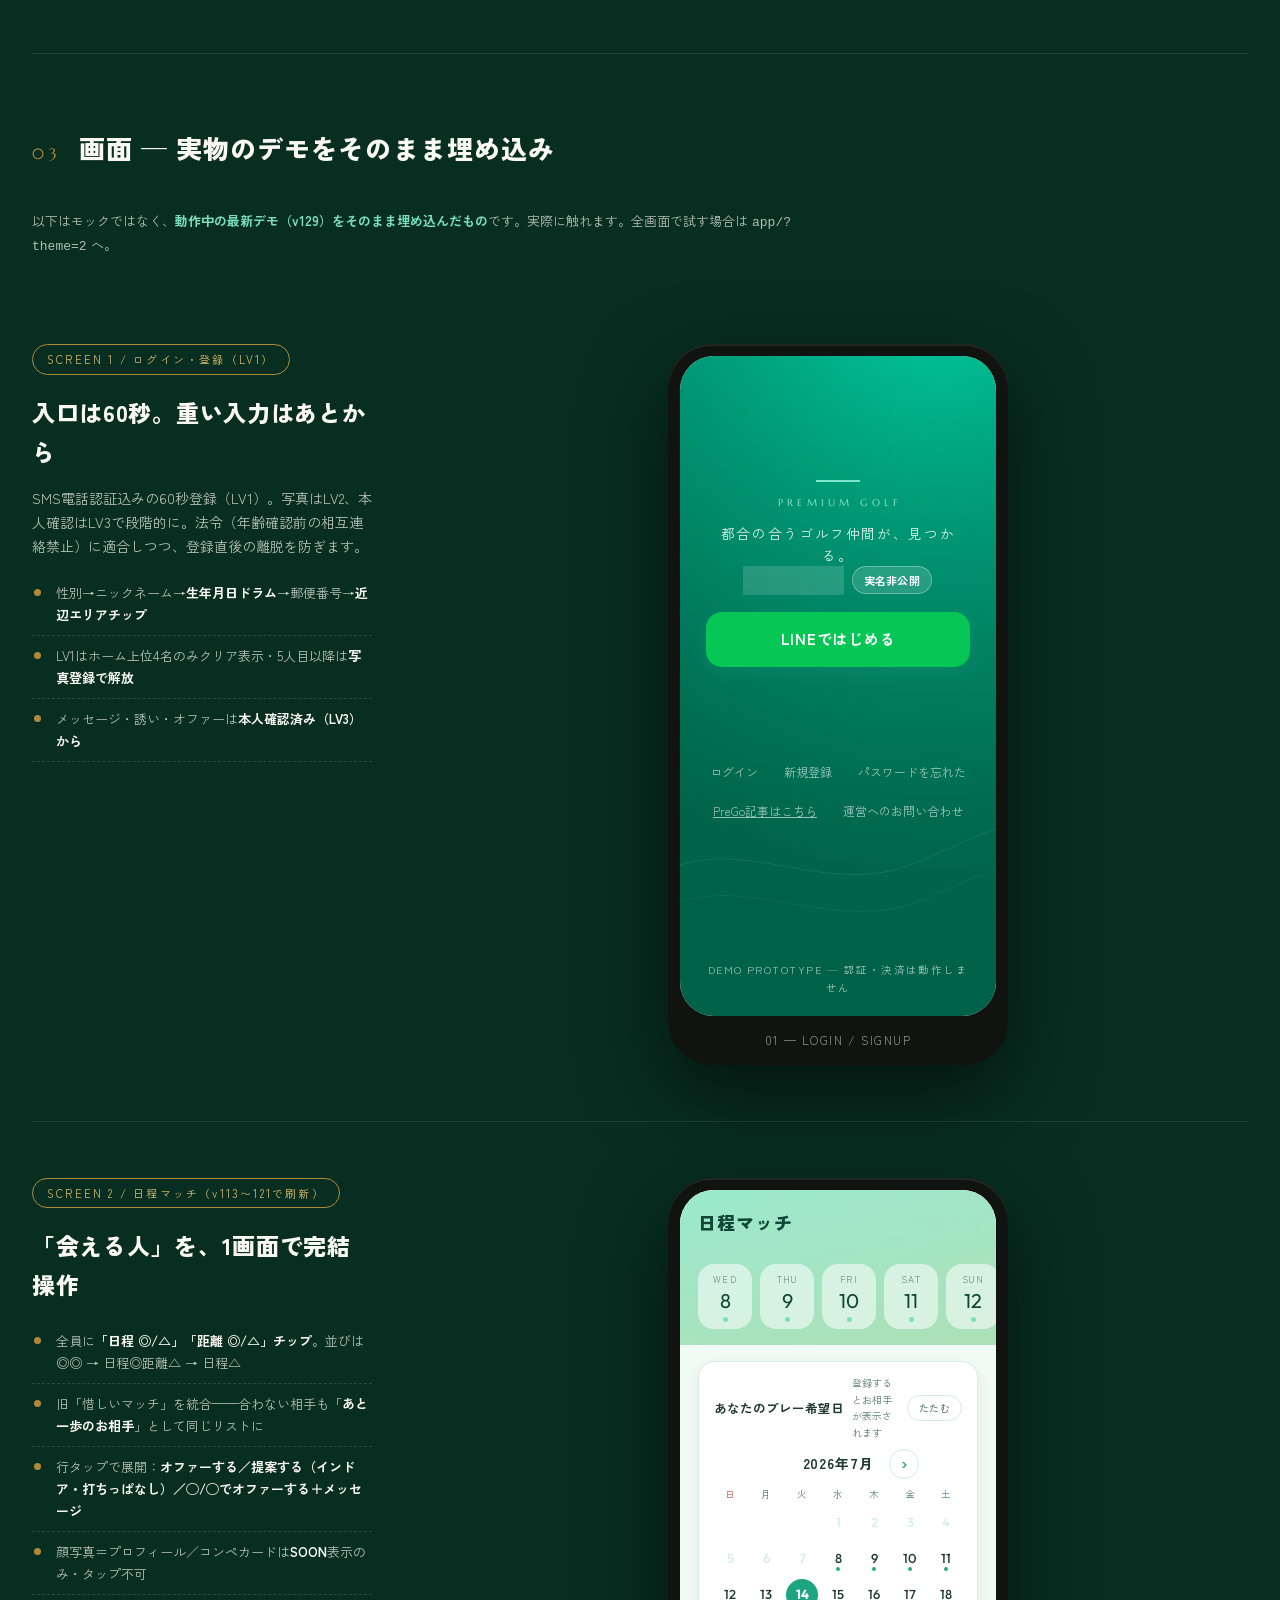
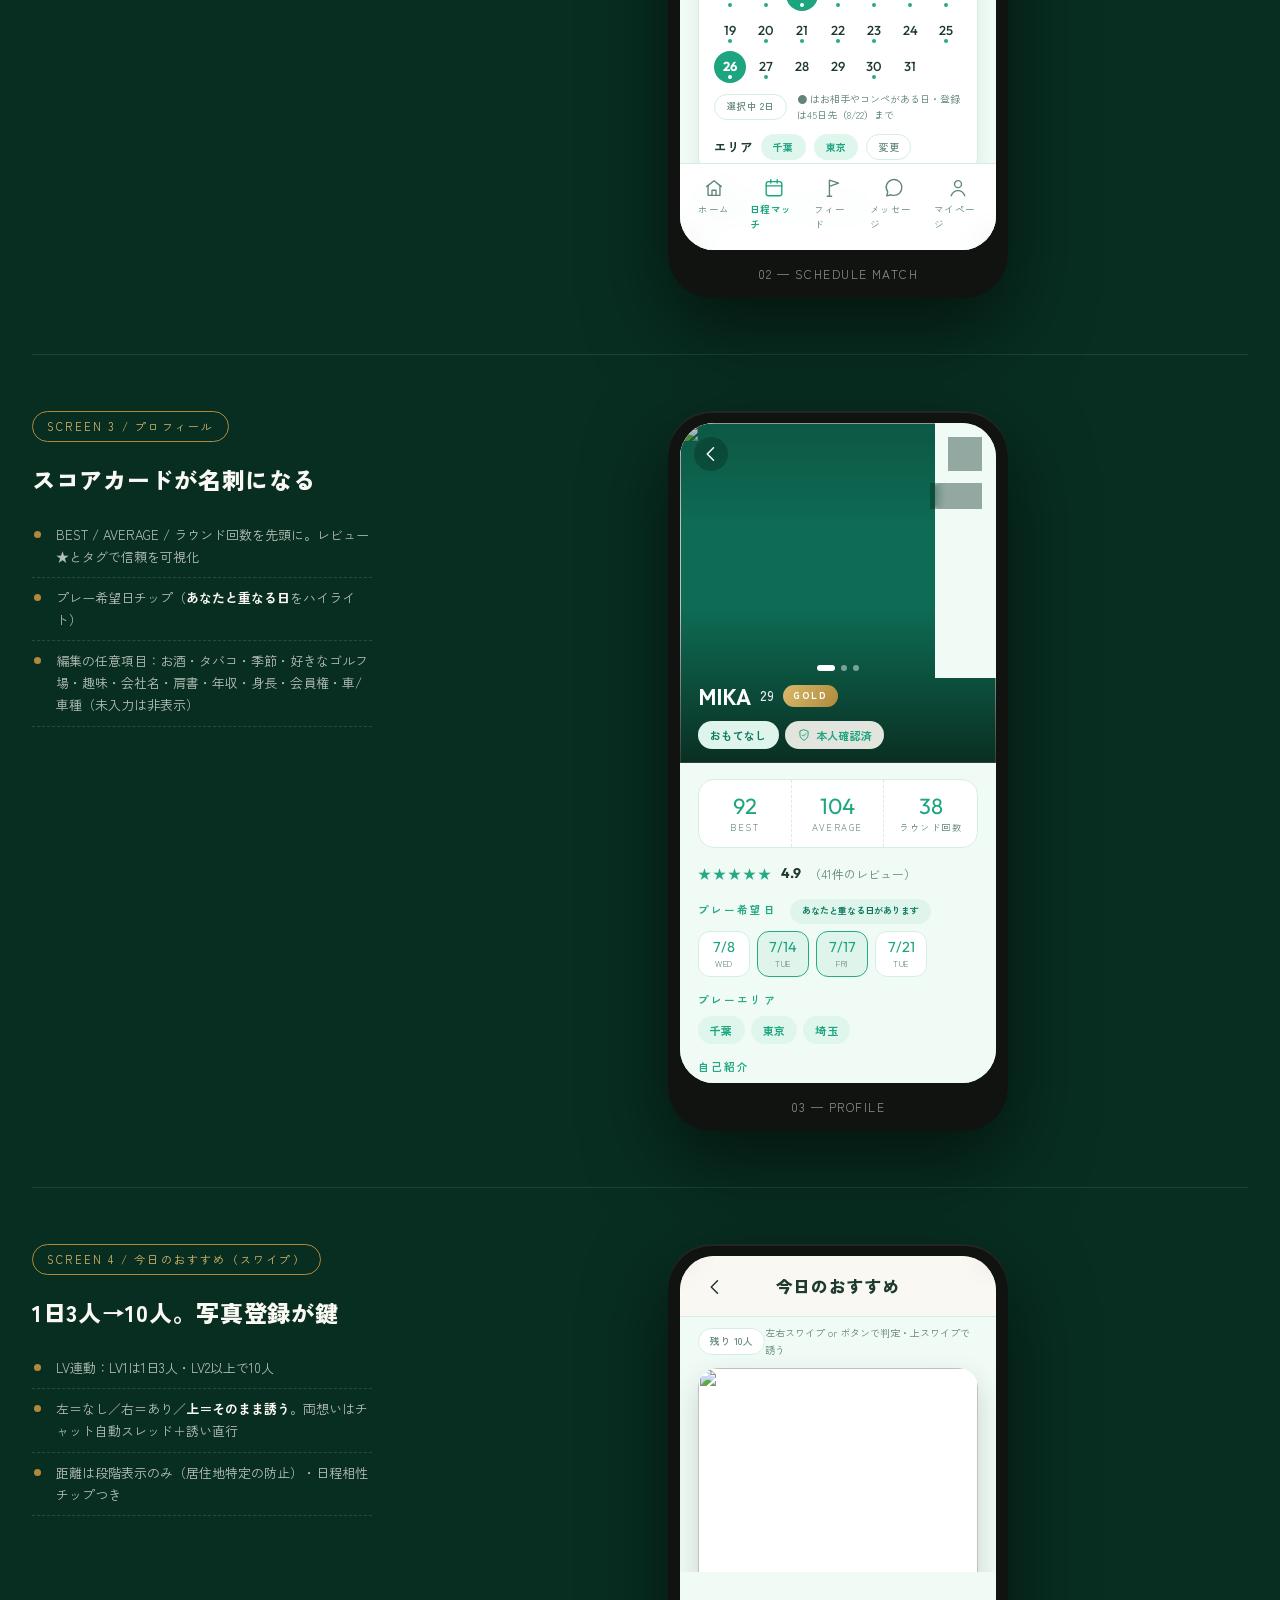
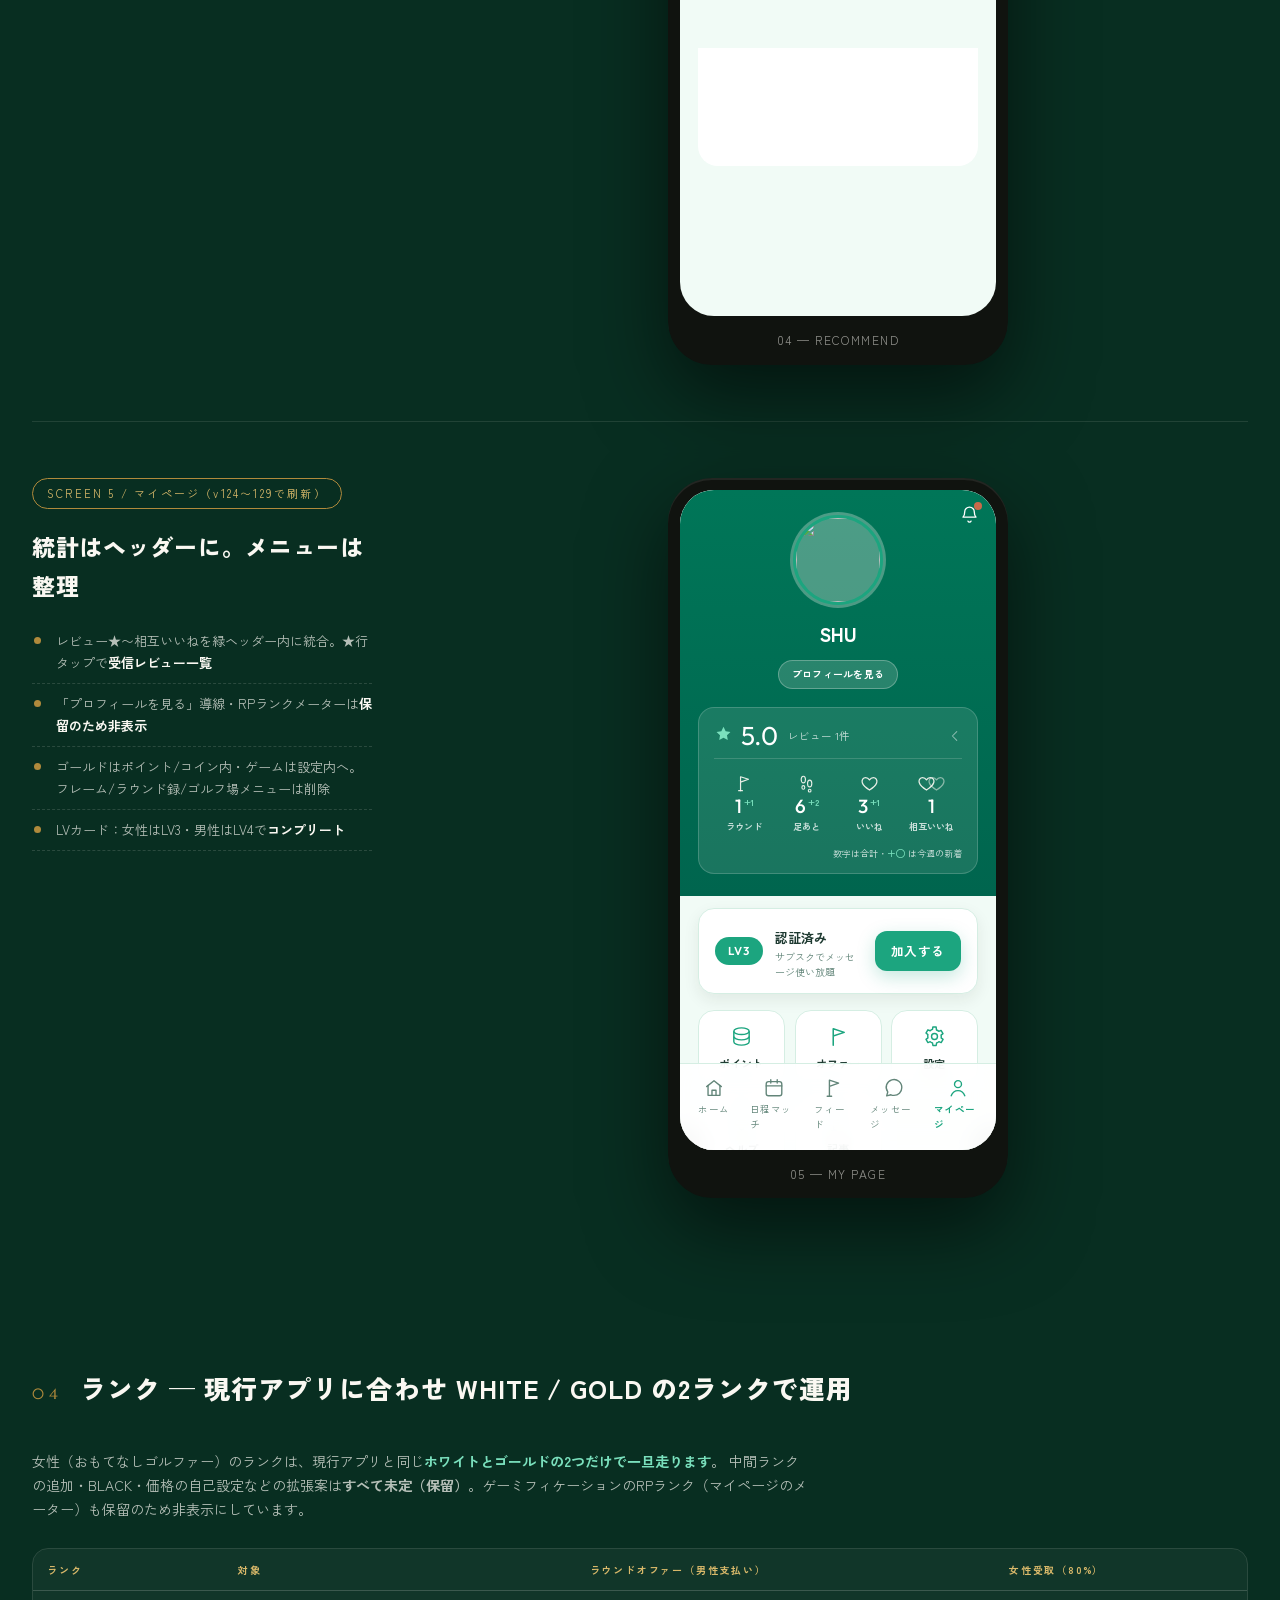
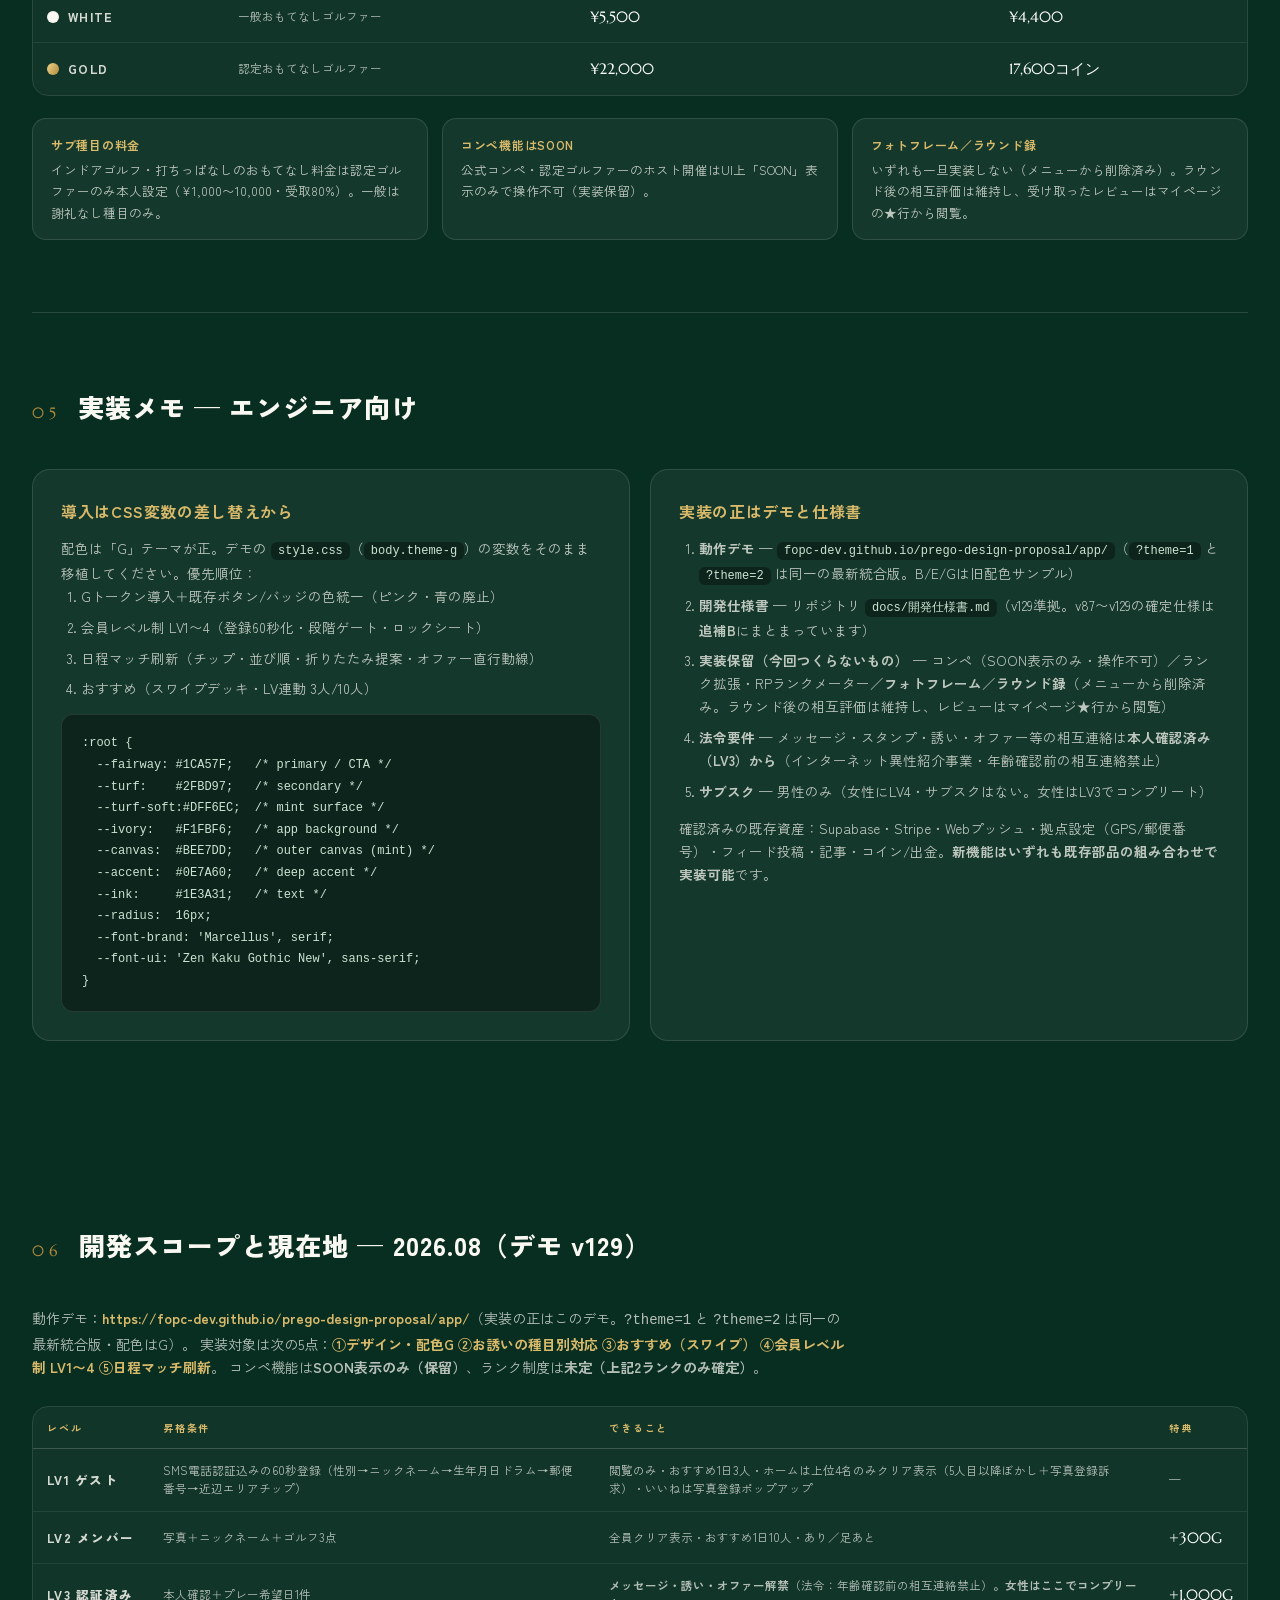
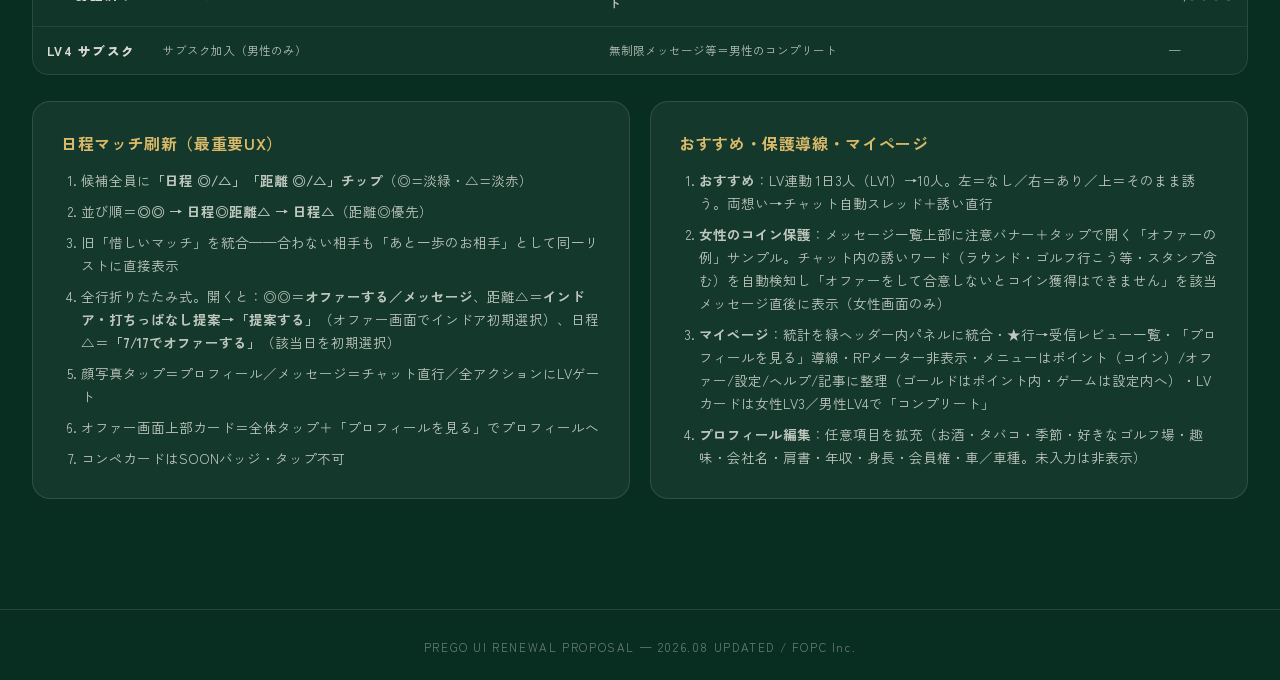
==== commit bef211d4: "v130: 提案ページの画面章を実物デモの生き埋め込みに刷新 - 旧手描きモック（旧配色・ティーシート等）を全廃し、最新デモをiframeで直接埋め込み   （SCREEN1 ログイン/登録・2 日程" ====
--- a/index.html
+++ b/index.html
@@ -725,271 +725,75 @@
 
   <!-- ================= SCREENS ================= -->
   <section class="screens">
-    <div class="sec-label"><span class="no">03</span><h2>画面提案</h2></div>
-
-    <!-- ========== ROW 1 : LOGIN ========== -->
+    <div class="sec-label"><span class="no">03</span><h2>画面 — 実物のデモをそのまま埋め込み</h2></div>
+    <p style="max-width:780px;font-size:13px;color:rgba(250,248,242,.7);margin-bottom:30px">以下はモックではなく、<b style="color:#7AE0BD">動作中の最新デモ（v129）をそのまま埋め込んだもの</b>です。実際に触れます。全画面で試す場合は <code>app/?theme=2</code> へ。</p>
+
     <div class="screen-row">
       <div class="note-col">
-        <span class="tag">SCREEN 1 / ログイン</span>
-        <h3>世界観は入口の3秒で決まる</h3>
-        <p>現状は白背景にグレーのボタンで、サービスの「格」が伝わる要素がゼロ。夕暮れのフェアウェイを思わせる深緑のグラデーションに、ロゴと約束をひとつだけ置きます。</p>
+        <span class="tag">SCREEN 1 / ログイン・登録（LV1）</span>
+        <h3>入口は60秒。重い入力はあとから</h3>
+        <p>SMS電話認証込みの60秒登録（LV1）。写真はLV2、本人確認はLV3で段階的に。法令（年齢確認前の相互連絡禁止）に適合しつつ、登録直後の離脱を防ぎます。</p>
         <ul>
-          <li><b>LINEログインを最上位</b>に固定（現状の主要導線を尊重）</li>
-          <li>信頼チップ（本人確認制・実名非公開）を<b>入口で先に見せる</b></li>
-          <li>フォーム露出をやめ、タップ後に表示（画面の圧を下げる）</li>
+          <li>性別→ニックネーム→<b>生年月日ドラム</b>→郵便番号→<b>近辺エリアチップ</b></li>
+          <li>LV1はホーム上位4名のみクリア表示・5人目以降は<b>写真登録で解放</b></li>
+          <li>メッセージ・誘い・オファーは<b>本人確認済み（LV3）から</b></li>
         </ul>
       </div>
-      <div class="phones">
-        <div class="phone">
-          <div class="screen">
-            <div class="scr login">
-              <svg class="fairway-lines" viewBox="0 0 340 660" xmlns="http://www.w3.org/2000/svg" preserveAspectRatio="xMidYMid slice">
-                <g fill="none" stroke="#D9B96A" stroke-width="1">
-                  <path d="M-20,530 C80,490 160,560 260,520 S380,470 420,500"/>
-                  <path d="M-20,570 C80,530 170,600 270,560 S390,510 420,540" opacity=".6"/>
-                  <circle cx="285" cy="120" r="60" opacity=".5"/>
-                  <circle cx="285" cy="120" r="42" opacity=".35"/>
-                </g>
-              </svg>
-              <div class="brandmark">
-                <div class="logo">PreGo</div>
-                <div class="under"></div>
-                <div class="copy">都合の合うゴルフ仲間が、見つかる。</div>
-              </div>
-              <div class="proof">
-                <span class="chip">✓ 本人確認制</span>
-                <span class="chip">✓ 実名非公開</span>
-              </div>
-              <div class="actions">
-                <div class="btn-line">
-                  <svg width="18" height="18" viewBox="0 0 24 24" fill="currentColor"><path d="M12 3C6.5 3 2 6.6 2 11c0 3.9 3.4 7.2 8 7.9.3.1.8.2.9.5.1.3.1.7 0 1l-.1.9c0 .3-.2 1 .9.6s6-3.6 8.2-6.1C21.4 14 22 12.6 22 11c0-4.4-4.5-8-10-8z"/></svg>
-                  LINEではじめる
-                </div>
-                <div class="btn-mail">メールアドレスではじめる</div>
-                <div class="sub-links"><span>ログイン</span><span>引き継ぎの方はこちら</span></div>
-              </div>
-            </div>
-          </div>
-          <div class="cap">01 — LOGIN</div>
-        </div>
-      </div>
-    </div>
-
-    <!-- ========== ROW 2 : TEE SHEET ========== -->
+      <div class="phones"><div class="phone"><div class="screen"><iframe src="app/?theme=2&boot=guest&embed=1" loading="lazy" style="width:100%;height:100%;border:0;display:block"></iframe></div><div class="cap">01 — LOGIN / SIGNUP</div></div></div>
+    </div>
+
     <div class="screen-row">
       <div class="note-col">
-        <span class="tag">SCREEN 2 / 日程マッチ → ティーシート</span>
-        <h3>「2人」と表示しない。<br>予定から誘う</h3>
-        <p>日程マッチはPreGo最大の独自機能なのに、現状は人数の少なさを正直に数字で見せてしまっています。クラブの予約表（ティーシート）のメタファーに置き換え、公式コンペ枠を常設して画面を埋めます。</p>
+        <span class="tag">SCREEN 2 / 日程マッチ（v113〜121で刷新）</span>
+        <h3>「会える人」を、1画面で完結操作</h3>
         <ul>
-          <li>日付は<b>横スクロールのカレンダーストリップ</b>で選ぶ</li>
-          <li>人数表示を廃止し、<b>候補カード＋コンペ枠</b>で構成</li>
-          <li><b>公式コンペ（2:2・3:3）</b>が過疎の日の受け皿になる</li>
-          <li>カードにはベスト/平均/エリアの<b>ゴルフ情報を先に</b></li>
+          <li>全員に<b>「日程 ◎/△」「距離 ◎/△」チップ</b>。並びは ◎◎ → 日程◎距離△ → 日程△</li>
+          <li>旧「惜しいマッチ」を統合——合わない相手も「<b>あと一歩のお相手</b>」として同じリストに</li>
+          <li>行タップで展開：<b>オファーする／提案する（インドア・打ちっぱなし）／◯/◯でオファーする＋メッセージ</b></li>
+          <li>顔写真＝プロフィール／コンペカードは<b>SOON</b>表示のみ・タップ不可</li>
         </ul>
       </div>
-      <div class="phones">
-        <div class="phone">
-          <div class="screen">
-            <div class="scr">
-              <div class="tee-head">
-                <div class="row1">
-                  <span class="ttl">ティーシート</span>
-                  <span class="month">JULY 2026</span>
-                </div>
-                <div class="strip">
-                  <div class="day"><div class="dw">SUN</div><div class="dn">12</div></div>
-                  <div class="day"><div class="dw">MON</div><div class="dn">13</div></div>
-                  <div class="day sel"><div class="dw">TUE</div><div class="dn">14</div><div class="dot"></div></div>
-                  <div class="day"><div class="dw">WED</div><div class="dn">15</div></div>
-                  <div class="day"><div class="dw">FRI</div><div class="dn">17</div><div class="dot"></div></div>
-                  <div class="day"><div class="dw">THU</div><div class="dn">30</div><div class="dot"></div></div>
-                </div>
-              </div>
-              <div class="tee-body">
-                <div class="tee-date-lbl"><span class="d">7/14</span><span class="t">火曜日・あなたのプレー希望日</span></div>
-                <div class="compe">
-                  <div class="lbl">PREGO OPEN</div>
-                  <h4>平日コンペ＠大多喜城GC</h4>
-                  <div class="meta">2:2ペアラウンド・昼食付き・初参加歓迎</div>
-                  <div class="foot">
-                    <div class="avs">
-                      <div class="av f1"></div><div class="av m1"></div><div class="av f2"></div>
-                      <div class="more">+5</div>
-                    </div>
-                    <div class="join">残り1枠</div>
-                  </div>
-                </div>
-                <div class="tee-card">
-                  <div class="top">
-                    <div class="av f1"></div>
-                    <div class="info">
-                      <div class="nm">manami <span class="age">31</span><span class="chip">✓ 本人確認済</span></div>
-                      <div class="stats"><span>Best <b>132</b></span><span>Ave <b>132</b></span><span>千葉・埼玉 ほか</span></div>
-                    </div>
-                    <div class="cta"><svg viewBox="0 0 24 24" fill="none" stroke="currentColor" stroke-width="2"><path d="M9 6l6 6-6 6"/></svg></div>
-                  </div>
-                </div>
-                <div class="tee-card">
-                  <div class="top">
-                    <div class="av f2"></div>
-                    <div class="info">
-                      <div class="nm">an <span class="age">46</span><span class="chip brass">マッチ中</span></div>
-                      <div class="stats"><span>Best <b>121</b></span><span>歴 <b>10年+</b></span><span>関東 6エリア</span></div>
-                    </div>
-                    <div class="cta"><svg viewBox="0 0 24 24" fill="none" stroke="currentColor" stroke-width="2"><path d="M9 6l6 6-6 6"/></svg></div>
-                  </div>
-                </div>
-              </div>
-              <div class="tabbar">
-                <div class="tb"><svg viewBox="0 0 24 24" fill="none" stroke="currentColor" stroke-width="1.8"><path d="M5 21V4l10 3-10 3"/><path d="M5 21h14"/></svg>投稿</div>
-                <div class="tb"><svg viewBox="0 0 24 24" fill="none" stroke="currentColor" stroke-width="1.8"><path d="M3 11l9-7 9 7"/><path d="M5 10v10h14V10"/></svg>ホーム</div>
-                <div class="tb on"><svg viewBox="0 0 24 24" fill="none" stroke="currentColor" stroke-width="1.8"><rect x="3" y="5" width="18" height="16" rx="2"/><path d="M3 9h18M8 3v4M16 3v4"/></svg>ティーシート</div>
-                <div class="tb"><svg viewBox="0 0 24 24" fill="none" stroke="currentColor" stroke-width="1.8"><path d="M21 12a8 8 0 0 1-8 8H4l2-3a8 8 0 1 1 15-5z"/></svg>メッセージ</div>
-                <div class="tb"><svg viewBox="0 0 24 24" fill="none" stroke="currentColor" stroke-width="1.8"><circle cx="12" cy="8" r="4"/><path d="M4 21c1-4 4-6 8-6s7 2 8 6"/></svg>マイページ</div>
-              </div>
-            </div>
-          </div>
-          <div class="cap">02 — TEE SHEET</div>
-        </div>
-      </div>
-    </div>
-
-    <!-- ========== ROW 3 : PROFILE ========== -->
+      <div class="phones"><div class="phone"><div class="screen"><iframe src="app/?theme=2&boot=m&lv=3&embed=1#/tee" loading="lazy" style="width:100%;height:100%;border:0;display:block"></iframe></div><div class="cap">02 — SCHEDULE MATCH</div></div></div>
+    </div>
+
     <div class="screen-row">
       <div class="note-col">
         <span class="tag">SCREEN 3 / プロフィール</span>
         <h3>スコアカードが名刺になる</h3>
-        <p>現状は大判のグラビア的写真が最初に目に入り、ゴルフ情報は下に沈んでいます。写真は残しつつ高さを抑え、直下に「ベスト・平均・ラウンド回数」のスコアカードを置いて、ゴルファーとしての信頼を先に伝えます。</p>
         <ul>
-          <li>CTAは<b>「ラウンドに誘う」1本</b>。メッセージはアイコンに格下げ</li>
-          <li>プレー希望日は<b>日付チップ</b>で一覧（希望日が近い順）</li>
-          <li>評価とラウンド実績を<b>写真より上のレイヤー</b>で扱う</li>
+          <li>BEST / AVERAGE / ラウンド回数を先頭に。レビュー★とタグで信頼を可視化</li>
+          <li>プレー希望日チップ（<b>あなたと重なる日</b>をハイライト）</li>
+          <li>編集の任意項目：お酒・タバコ・季節・好きなゴルフ場・趣味・会社名・肩書・年収・身長・会員権・車/車種（未入力は非表示）</li>
         </ul>
       </div>
-      <div class="phones">
-        <div class="phone">
-          <div class="screen">
-            <div class="scr">
-              <div class="prof-photo">
-                <div class="back"><svg width="15" height="15" viewBox="0 0 24 24" fill="none" stroke="currentColor" stroke-width="2.4"><path d="M15 5l-7 7 7 7"/></svg></div>
-                <div class="silhouette"></div>
-                <div class="id">
-                  <div class="nm">an <span class="age">46</span></div>
-                  <span class="vf">✓ 本人確認済</span>
-                </div>
-              </div>
-              <div class="prof-body">
-                <div class="scorecard">
-                  <div class="cell"><div class="v">121</div><div class="k">BEST</div></div>
-                  <div class="cell"><div class="v">—</div><div class="k">AVERAGE</div></div>
-                  <div class="cell"><div class="v">10年+</div><div class="k">ゴルフ歴</div></div>
-                </div>
-                <div class="review-line">
-                  <span class="stars">★★★★★</span><b>5.0</b><span>（1件のレビュー）・ラウンド 0回</span>
-                </div>
-                <div class="prof-sec">
-                  <div class="h">プレー希望日</div>
-                  <div class="date-chips">
-                    <div class="dchip hot"><div class="d">7/14</div><div class="w">TUE</div></div>
-                    <div class="dchip hot"><div class="d">7/17</div><div class="w">FRI</div></div>
-                    <div class="dchip"><div class="d">7/30</div><div class="w">THU</div></div>
-                    <div class="dchip"><div class="d">+18</div><div class="w">日程</div></div>
-                  </div>
-                </div>
-                <div class="prof-sec">
-                  <div class="h">プレーエリア</div>
-                  <div class="chips">
-                    <span class="chip">東京</span><span class="chip">千葉</span><span class="chip">埼玉</span><span class="chip">神奈川</span><span class="chip">+3</span>
-                  </div>
-                </div>
-                <div class="prof-sec">
-                  <div class="h">自己紹介</div>
-                  <div class="txt">港区在住。レッスンに通い始めて2〜3年、美味しいビールのために頑張っています。日程・場所次第で自力参加も可。</div>
-                </div>
-              </div>
-              <div class="prof-cta">
-                <div class="btn-primary">
-                  <svg width="17" height="17" viewBox="0 0 24 24" fill="none" stroke="currentColor" stroke-width="2"><path d="M6 21V4l12 4-12 4"/></svg>
-                  ラウンドに誘う
-                </div>
-                <div class="msg"><svg width="19" height="19" viewBox="0 0 24 24" fill="none" stroke="currentColor" stroke-width="2"><path d="M21 12a8 8 0 0 1-8 8H4l2-3a8 8 0 1 1 15-5z"/></svg></div>
-              </div>
-            </div>
-          </div>
-          <div class="cap">03 — PROFILE</div>
-        </div>
-      </div>
-    </div>
-
-    <!-- ========== ROW 5 : NEAR-MISS MATCH ========== -->
+      <div class="phones"><div class="phone"><div class="screen"><iframe src="app/?theme=2&boot=m&lv=3&embed=1#/profile/w1" loading="lazy" style="width:100%;height:100%;border:0;display:block"></iframe></div><div class="cap">03 — PROFILE</div></div></div>
+    </div>
+
     <div class="screen-row">
       <div class="note-col">
-        <span class="tag">SCREEN 4 / 惜しいマッチ → 日程マッチに統合済み（v113）</span>
-        <h3>「0件です」と言わない。<br>あと一歩を、橋渡しする</h3>
-        <p>全国展開×少人数の宿命で、「日程は合うが遠い」「近いが日程が合わない」がマッチ不成立の大半を占めます。現状は「まだマッチ候補のお相手がいません」で終了。ここを「惜しい候補＋解決アクション」に変えます。</p>
+        <span class="tag">SCREEN 4 / 今日のおすすめ（スワイプ）</span>
+        <h3>1日3人→10人。写真登録が鍵</h3>
         <ul>
-          <li><b>日程◎×距離△</b> → 双方の拠点から等距離の<b>中間地点コースを自動提案</b>（拠点設定・市区町村精度は実装済みなので流用可能）</li>
-          <li><b>距離◎×日程△</b> → 相手の空き日に合わせる<b>日程リクエスト</b>を1タップ送信（Webプッシュ実装済み＝通知もすぐ届く）</li>
-          <li>プロフィールに<b>移動許容度</b>（〜60分/〜90分/遠征OK）を追加し、二値ではなくスコアでマッチ</li>
-          <li>それでも埋まらない日は<b>公式コンペ枠が受け皿</b>になる</li>
+          <li>LV連動：LV1は1日3人・LV2以上で10人</li>
+          <li>左＝なし／右＝あり／<b>上＝そのまま誘う</b>。両想いはチャット自動スレッド＋誘い直行</li>
+          <li>距離は段階表示のみ（居住地特定の防止）・日程相性チップつき</li>
         </ul>
       </div>
-      <div class="phones">
-        <div class="phone">
-          <div class="screen">
-            <div class="scr">
-              <div class="miss-head">
-                <div class="ttl">惜しいマッチ</div>
-                <div class="sub">あと一歩で成立する3件があります</div>
-              </div>
-              <div class="tee-body">
-                <div class="tee-card">
-                  <div class="top">
-                    <div class="av f1"></div>
-                    <div class="info">
-                      <div class="nm">SAKI <span class="age">28</span></div>
-                      <div class="miss-badges"><span class="mb ok">日程 ◎ 7/14 空き</span><span class="mb ng">距離 △ 車95分</span></div>
-                    </div>
-                  </div>
-                  <div class="bridge">
-                    <span class="lbl">中間地点の提案</span>
-                    <b>市原京急カントリークラブ</b>（あなた48分・SAKIさん51分）
-                  </div>
-                  <div class="mini-btn">この案を送ってみる</div>
-                </div>
-                <div class="tee-card">
-                  <div class="top">
-                    <div class="av f2"></div>
-                    <div class="info">
-                      <div class="nm">manami <span class="age">31</span></div>
-                      <div class="miss-badges"><span class="mb ok">距離 ◎ 拠点12km</span><span class="mb ng">日程 △ 合わず</span></div>
-                    </div>
-                  </div>
-                  <div class="bridge">
-                    <span class="lbl">日程リクエスト</span>
-                    manamiさんは <b>7/21（火）</b> が空いています。合わせられますか？
-                  </div>
-                  <div class="mini-btn">7/21で打診する</div>
-                </div>
-                <div class="compe">
-                  <div class="lbl">それでも合わない週は</div>
-                  <h4>7/19 公式コンペ＠千葉</h4>
-                  <div class="meta">2:2ペアラウンド・残り2枠</div>
-                </div>
-              </div>
-              <div class="tabbar">
-                <div class="tb"><svg viewBox="0 0 24 24" fill="none" stroke="currentColor" stroke-width="1.8"><path d="M5 21V4l10 3-10 3"/><path d="M5 21h14"/></svg>投稿</div>
-                <div class="tb"><svg viewBox="0 0 24 24" fill="none" stroke="currentColor" stroke-width="1.8"><path d="M3 11l9-7 9 7"/><path d="M5 10v10h14V10"/></svg>ホーム</div>
-                <div class="tb on"><svg viewBox="0 0 24 24" fill="none" stroke="currentColor" stroke-width="1.8"><rect x="3" y="5" width="18" height="16" rx="2"/><path d="M3 9h18M8 3v4M16 3v4"/></svg>ティーシート</div>
-                <div class="tb"><svg viewBox="0 0 24 24" fill="none" stroke="currentColor" stroke-width="1.8"><path d="M21 12a8 8 0 0 1-8 8H4l2-3a8 8 0 1 1 15-5z"/></svg>メッセージ</div>
-                <div class="tb"><svg viewBox="0 0 24 24" fill="none" stroke="currentColor" stroke-width="1.8"><circle cx="12" cy="8" r="4"/><path d="M4 21c1-4 4-6 8-6s7 2 8 6"/></svg>マイページ</div>
-              </div>
-            </div>
-          </div>
-          <div class="cap">05 — NEAR-MISS MATCH（新設）</div>
-        </div>
-      </div>
+      <div class="phones"><div class="phone"><div class="screen"><iframe src="app/?theme=2&boot=m&lv=3&embed=1#/reco" loading="lazy" style="width:100%;height:100%;border:0;display:block"></iframe></div><div class="cap">04 — RECOMMEND</div></div></div>
+    </div>
+
+    <div class="screen-row">
+      <div class="note-col">
+        <span class="tag">SCREEN 5 / マイページ（v124〜129で刷新）</span>
+        <h3>統計はヘッダーに。メニューは整理</h3>
+        <ul>
+          <li>レビュー★〜相互いいねを緑ヘッダー内に統合。★行タップで<b>受信レビュー一覧</b></li>
+          <li>「プロフィールを見る」導線・RPランクメーターは<b>保留のため非表示</b></li>
+          <li>ゴールドはポイント/コイン内・ゲームは設定内へ。フレーム/ラウンド録/ゴルフ場メニューは削除</li>
+          <li>LVカード：女性はLV3・男性はLV4で<b>コンプリート</b></li>
+        </ul>
+      </div>
+      <div class="phones"><div class="phone"><div class="screen"><iframe src="app/?theme=2&boot=m&lv=3&embed=1#/mypage" loading="lazy" style="width:100%;height:100%;border:0;display:block"></iframe></div><div class="cap">05 — MY PAGE</div></div></div>
     </div>
 
   </section>
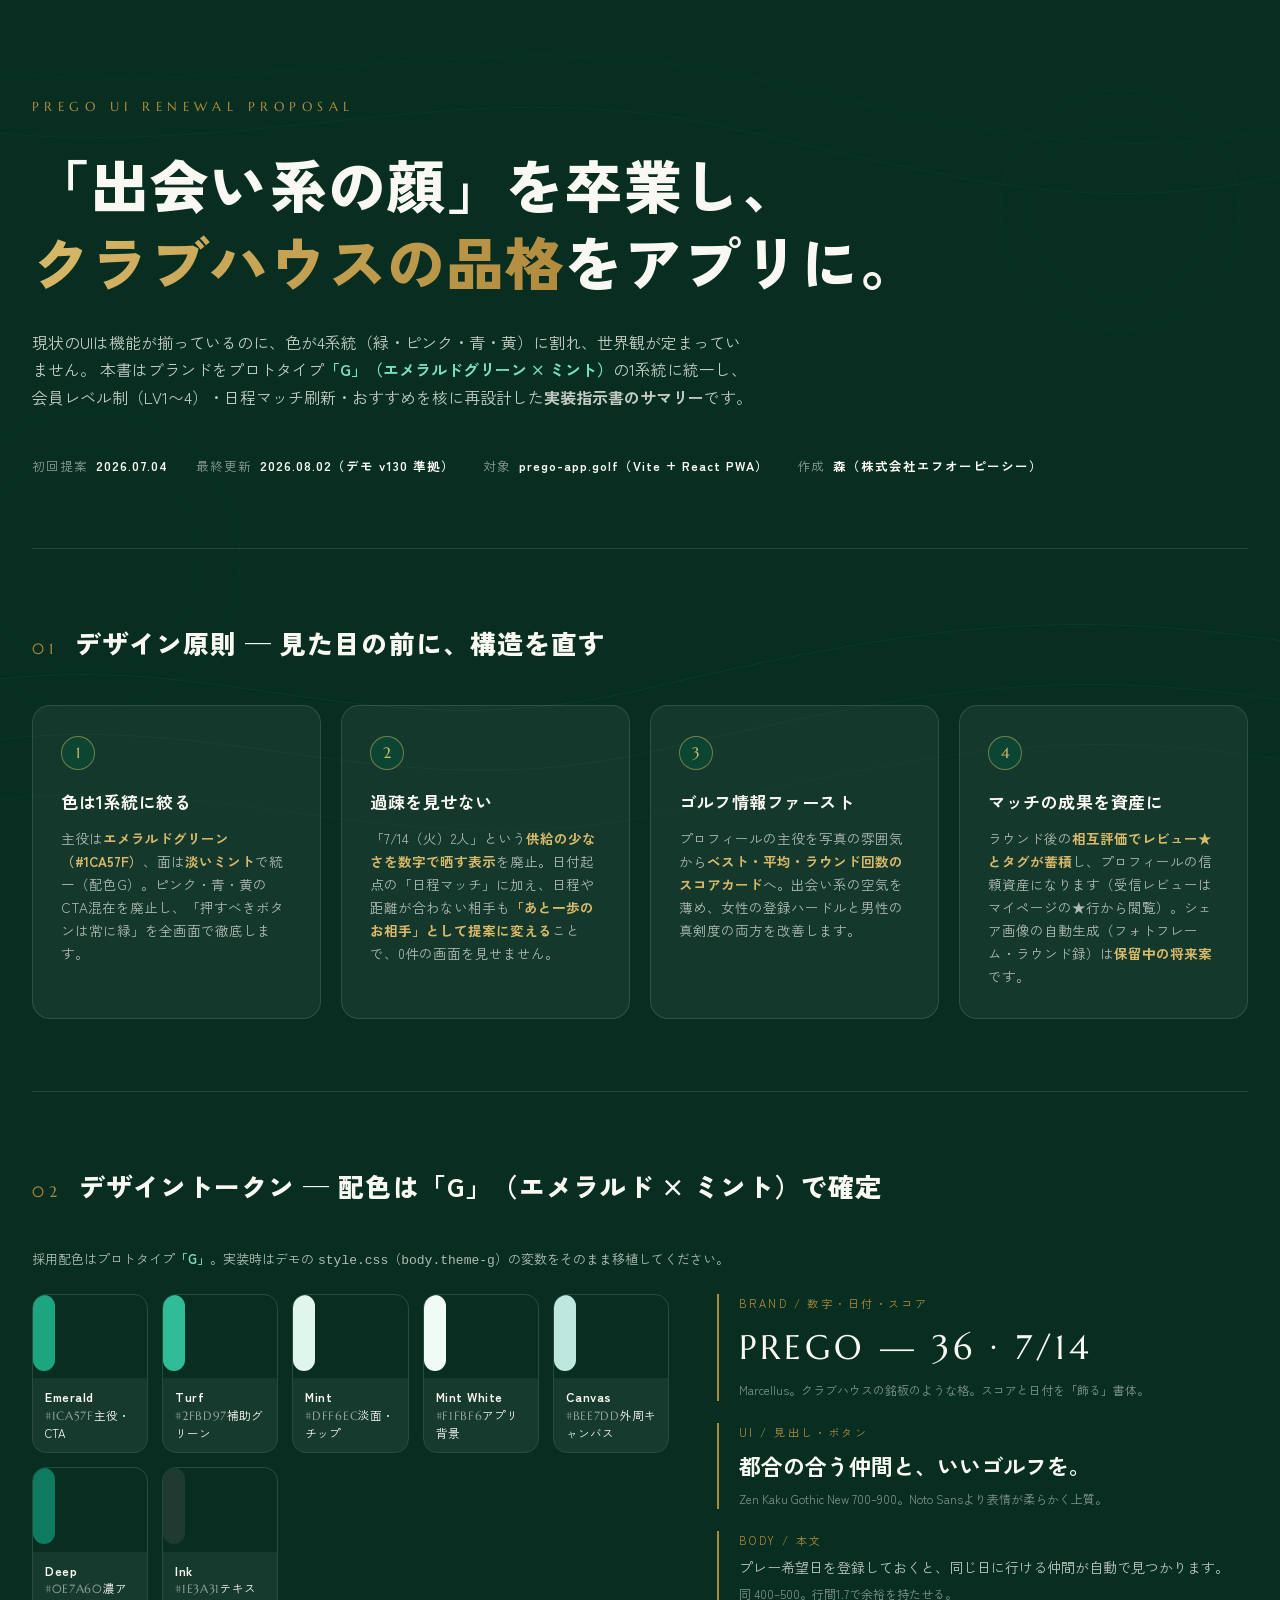
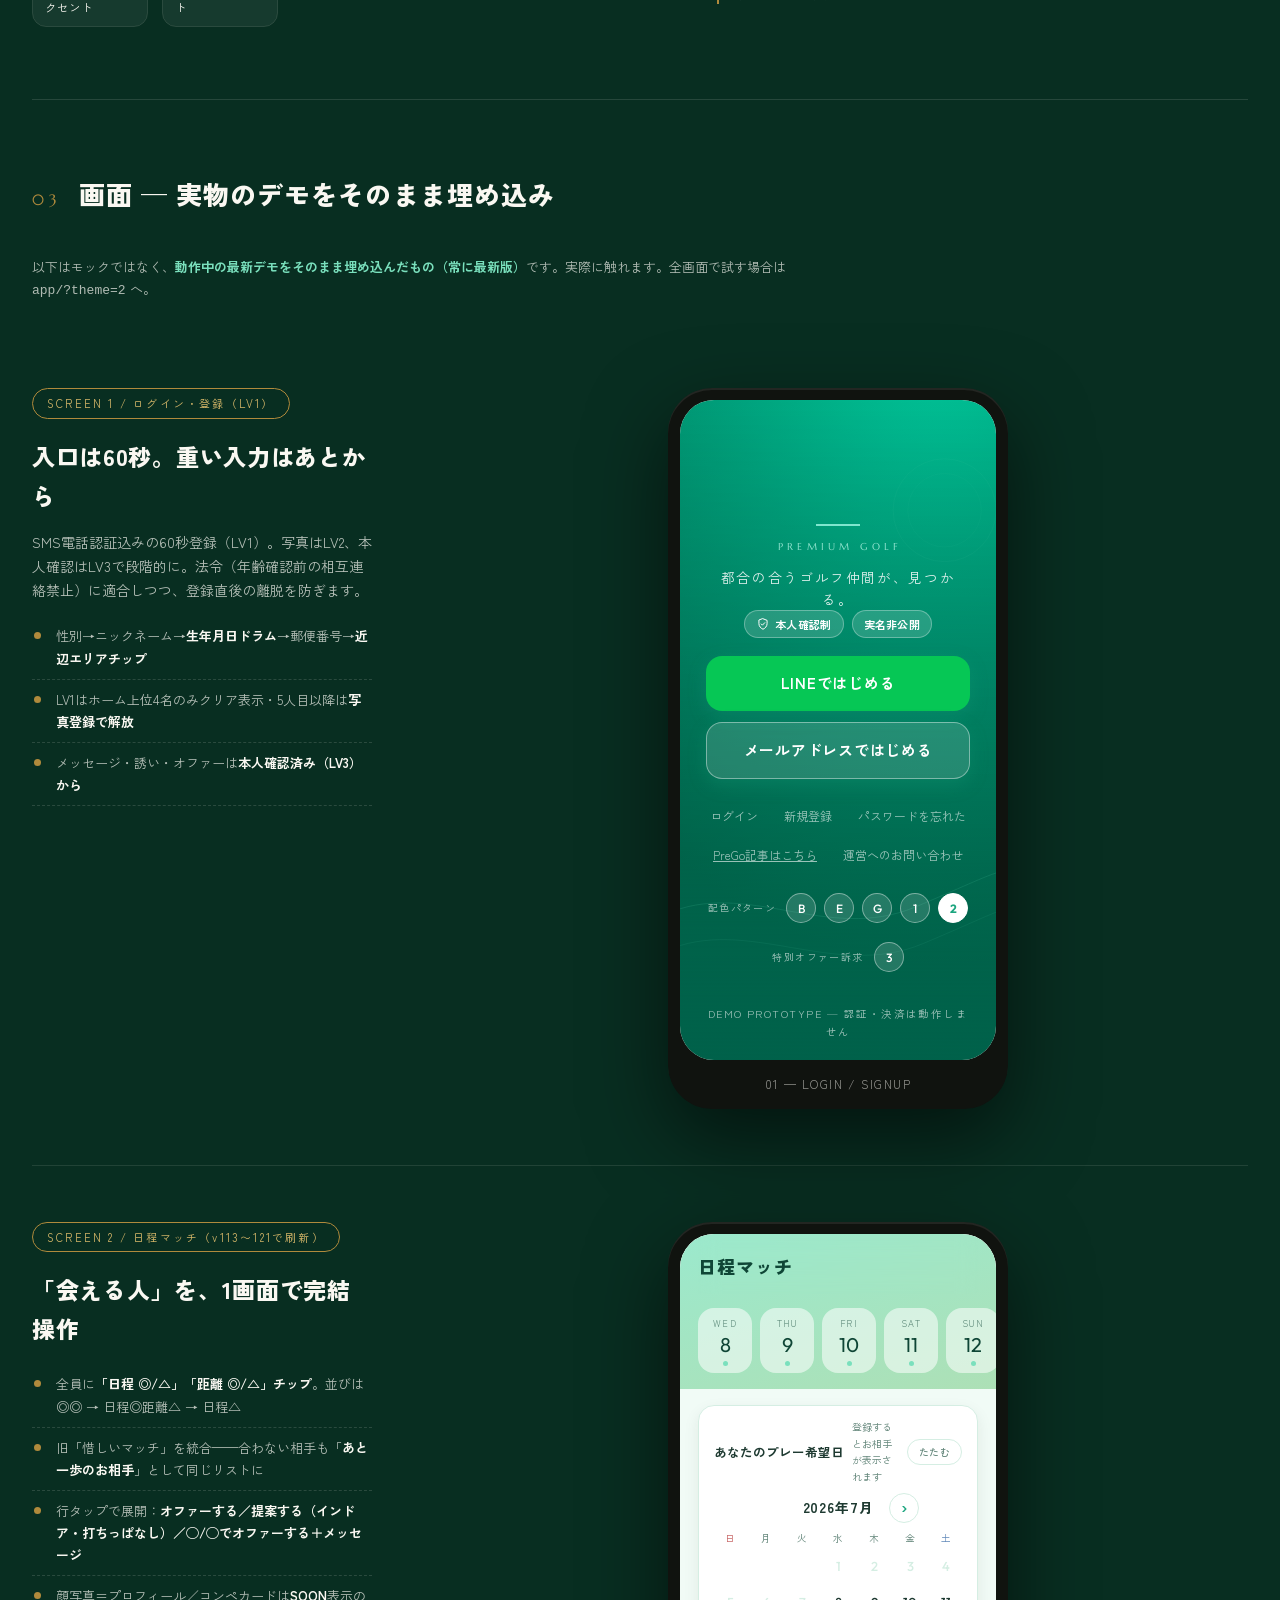
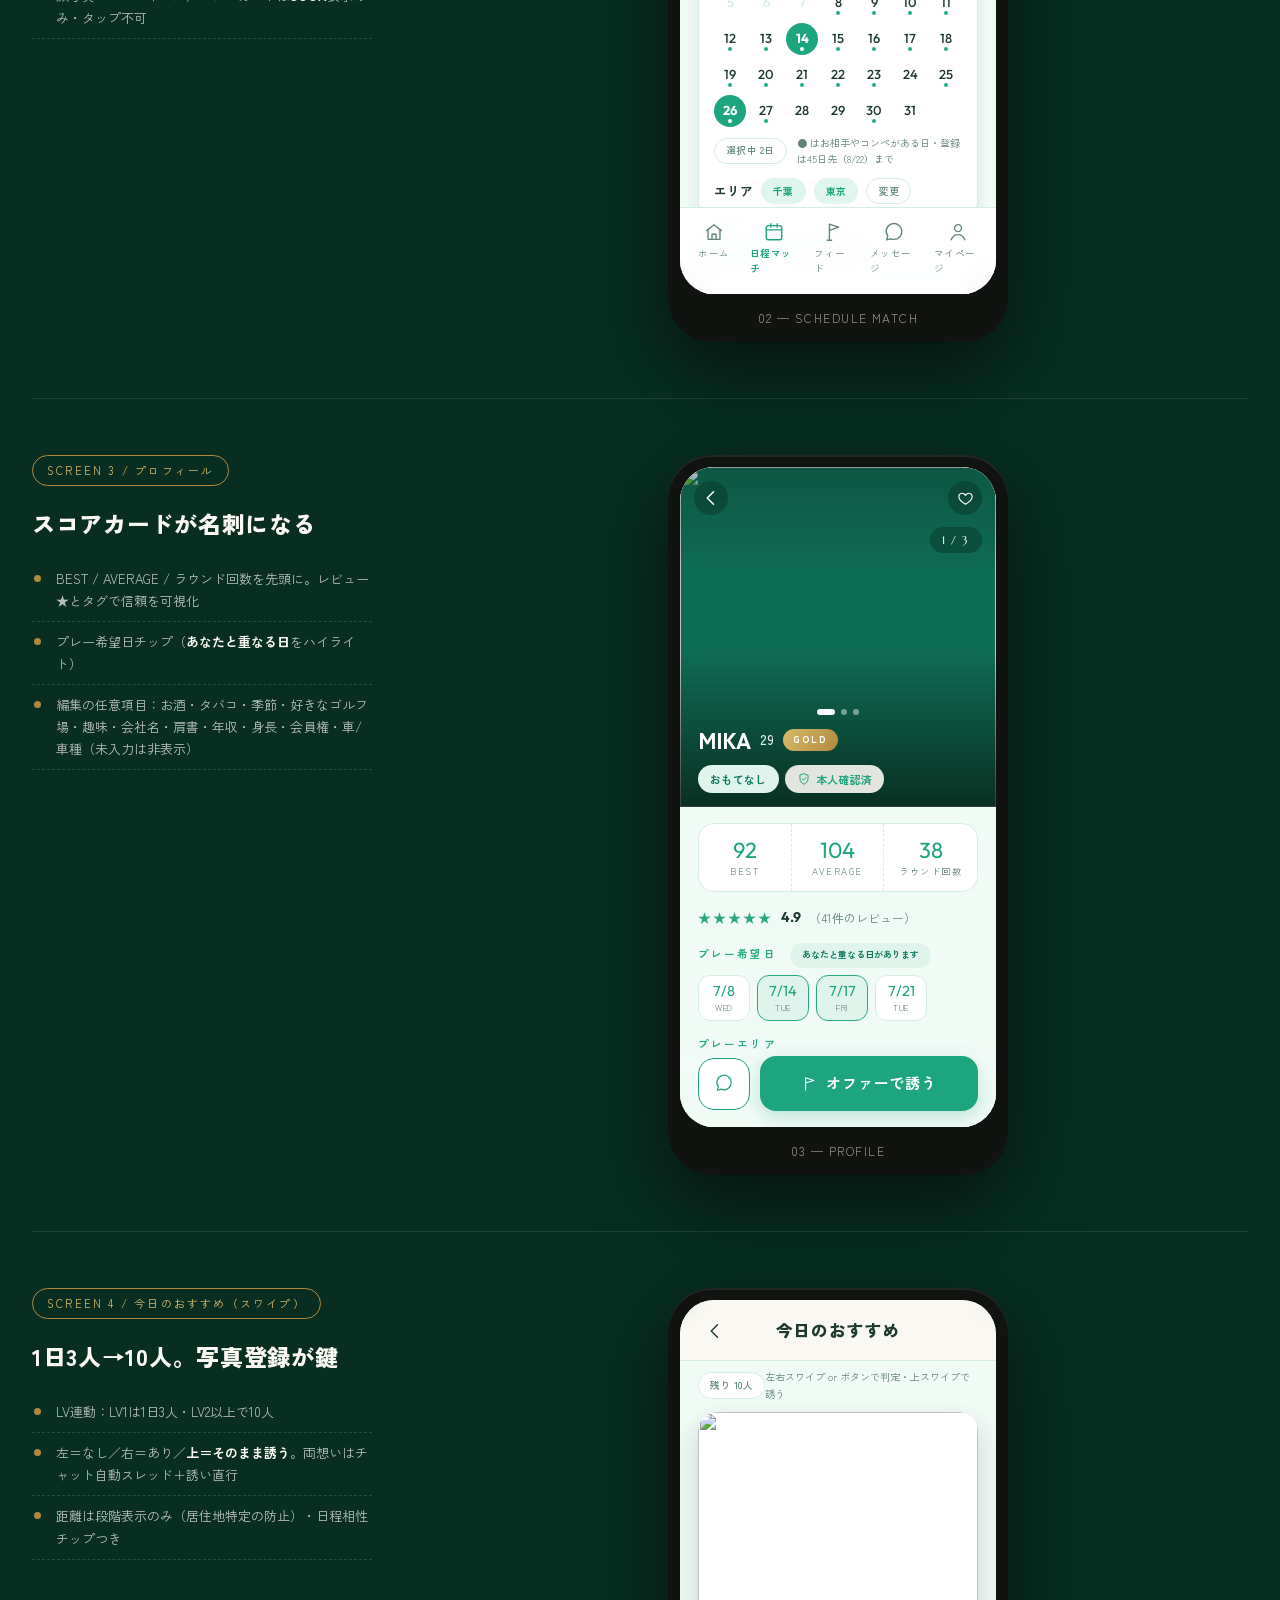
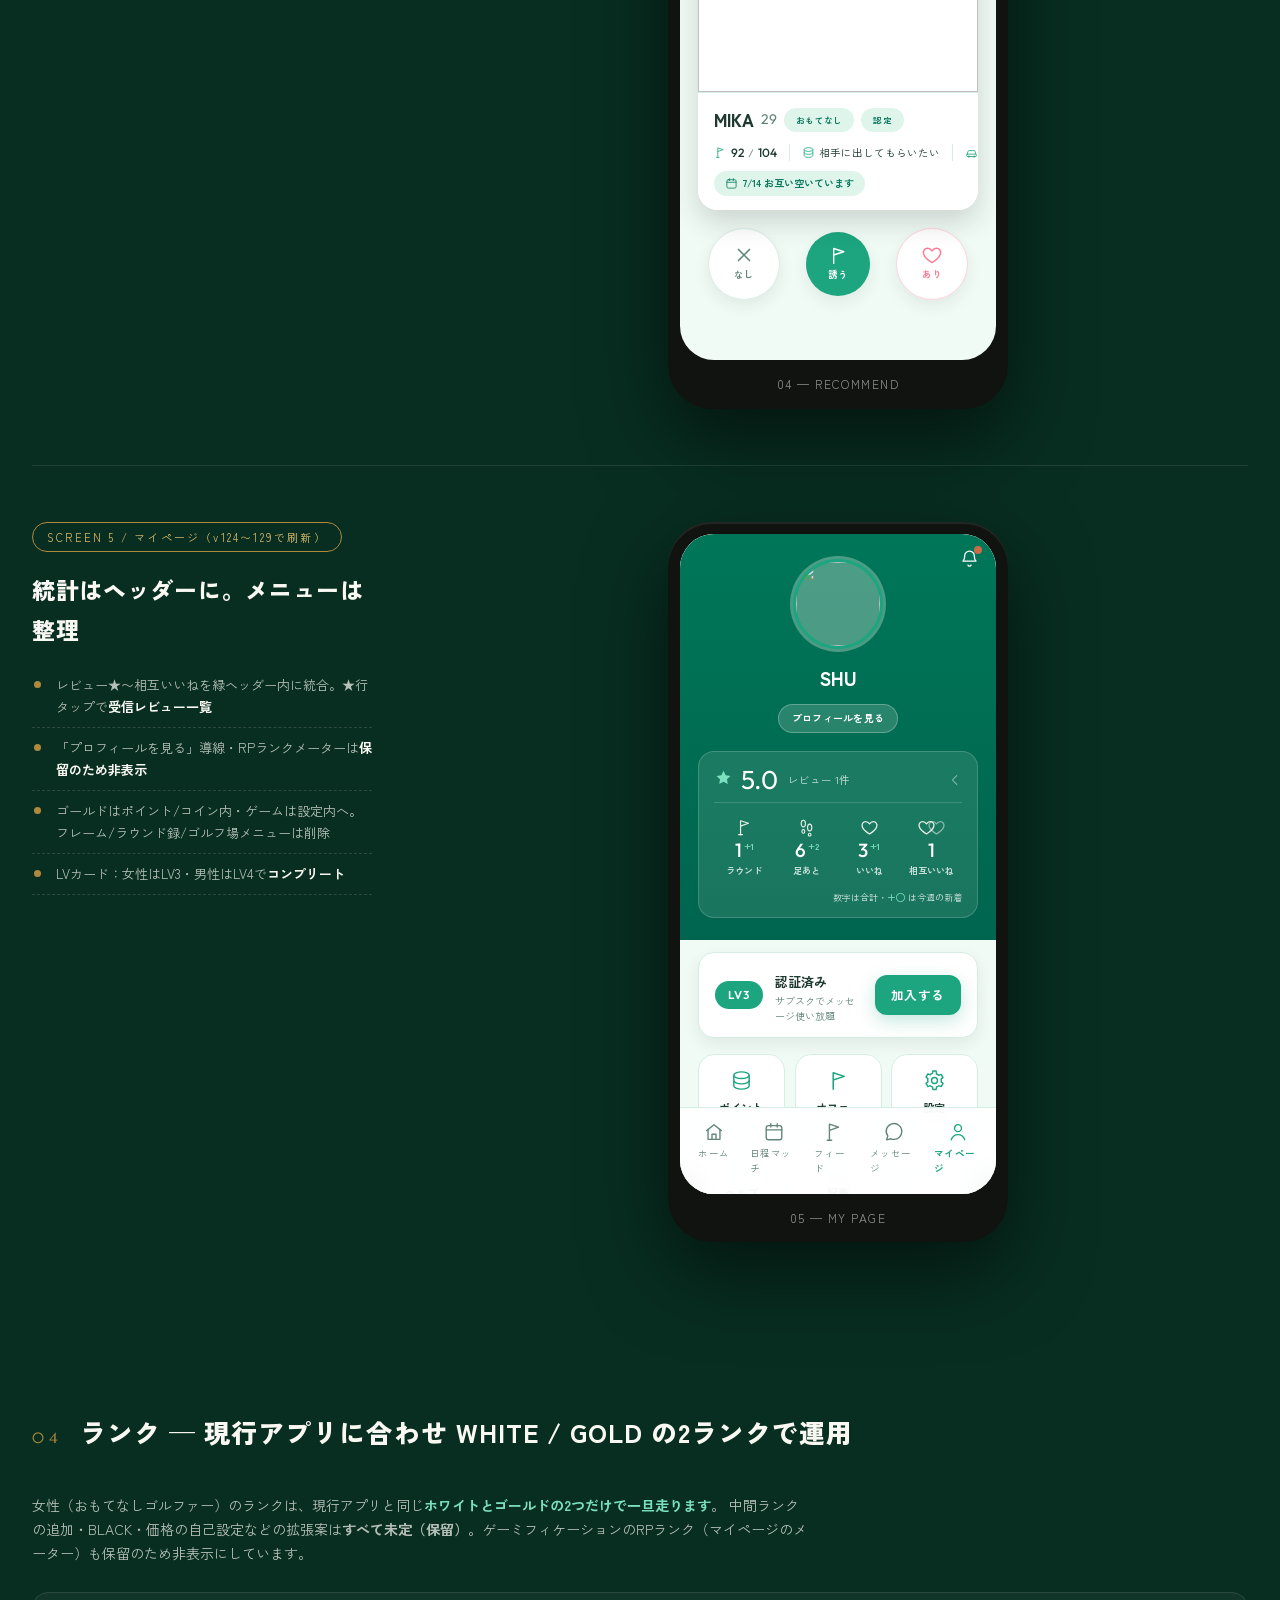
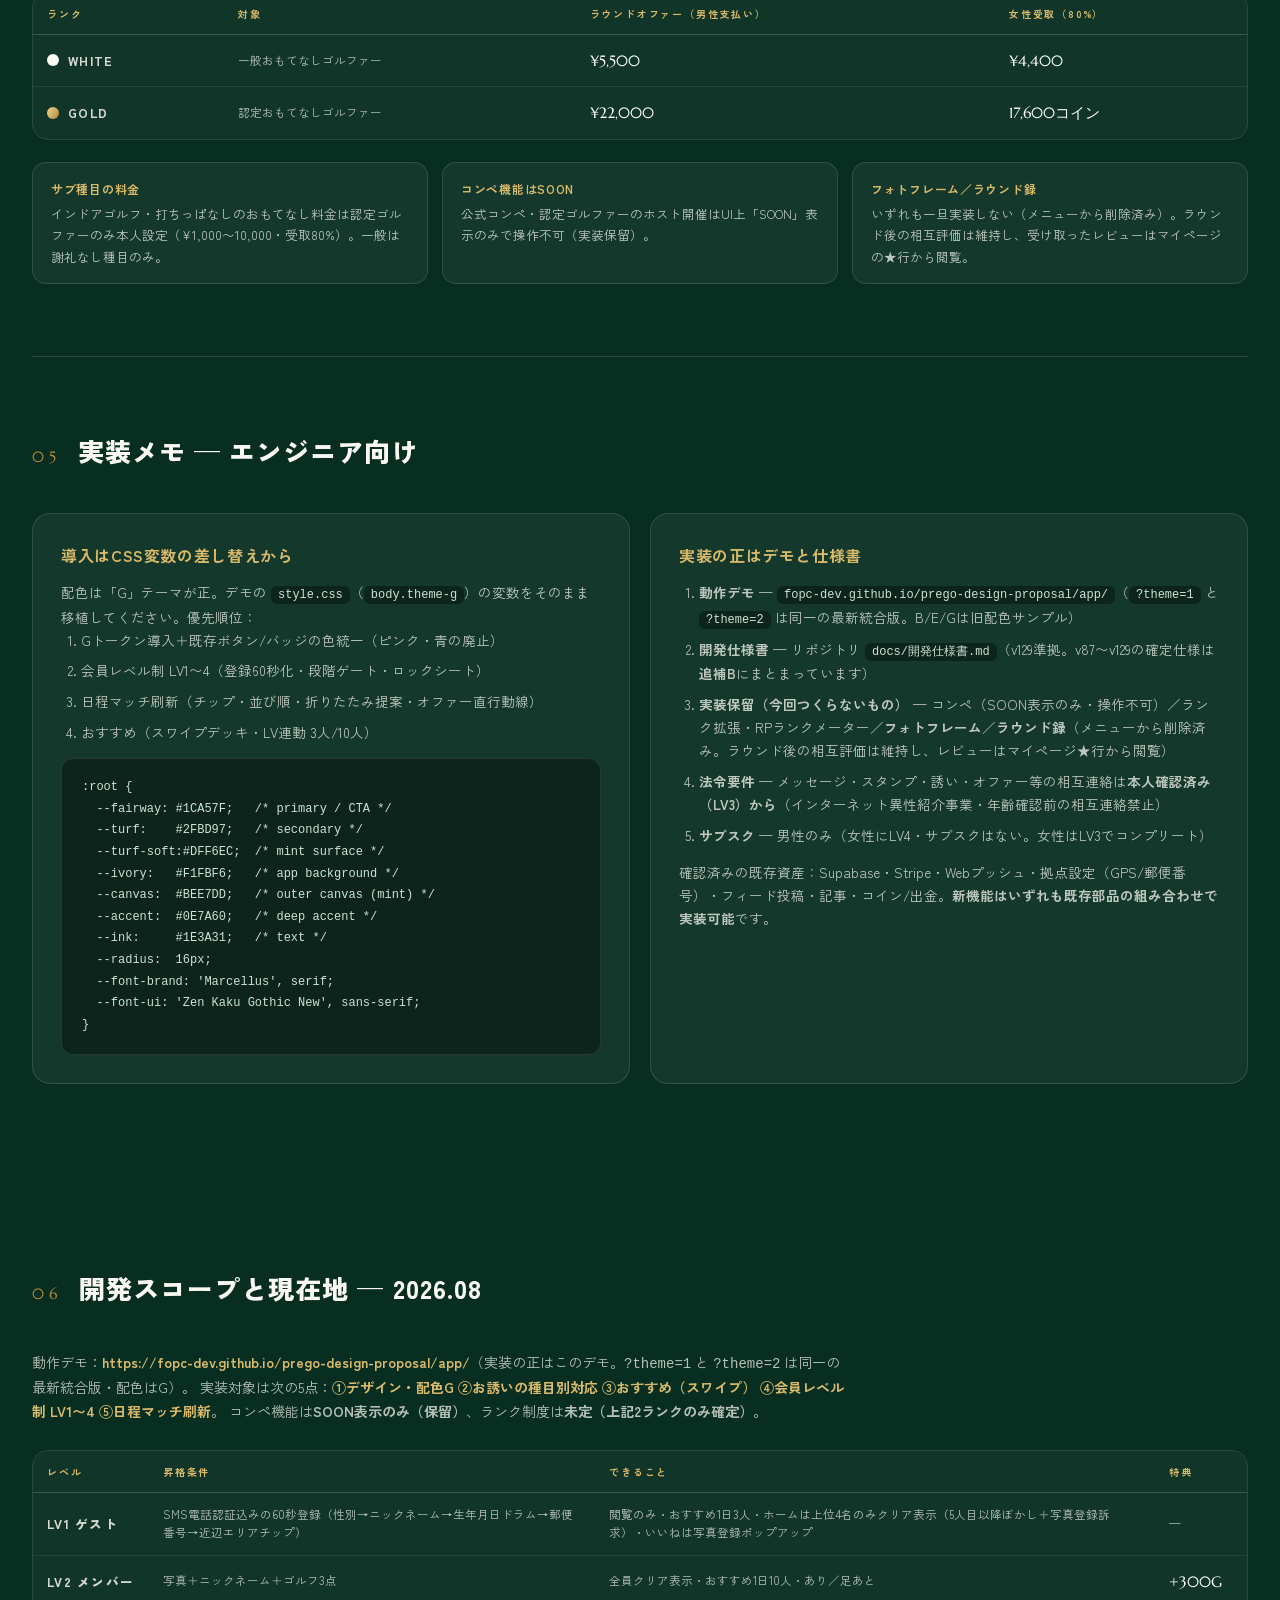
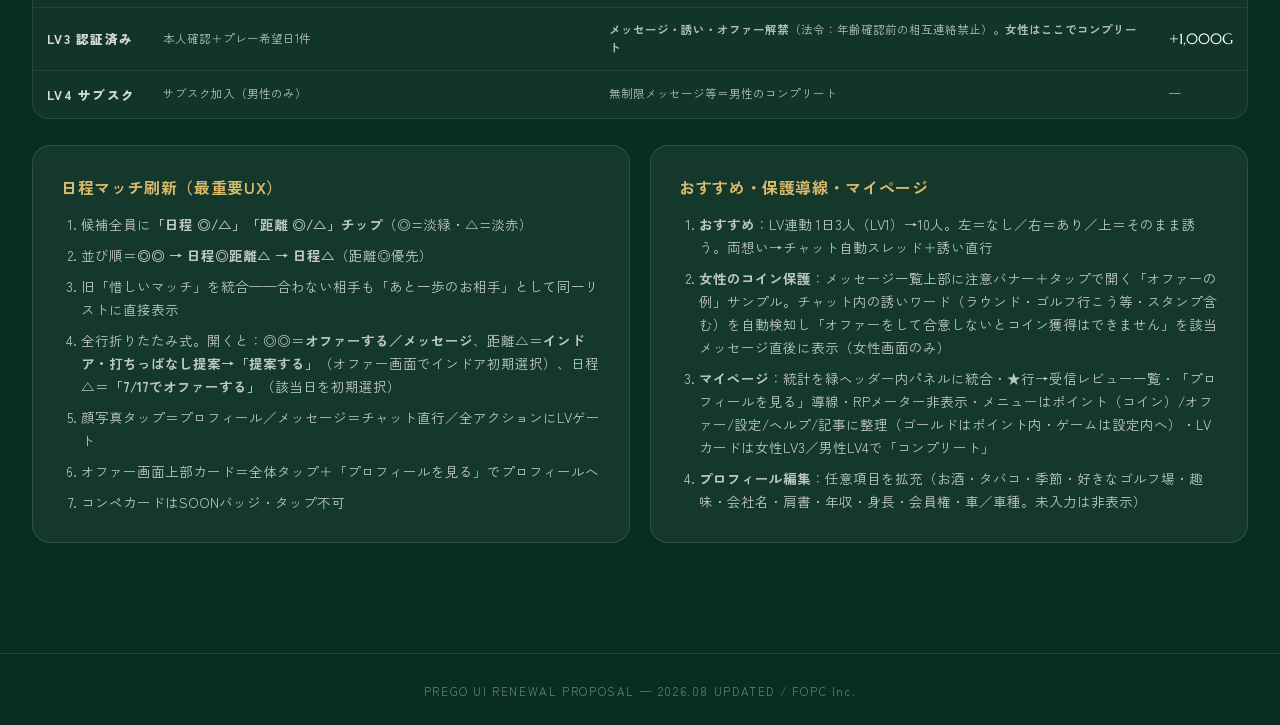
==== commit 0513f2bf: "v131: 残っていた旧記述の総点検・修正 提案ページ: - ヒーロー文の「フェアウェイグリーン×アイボリー×真鍮」→「G（エメラルド×ミント）」＋実装指示書サマリーと明記 - デザイン原則1（旧配色" ====
--- a/index.html
+++ b/index.html
@@ -649,12 +649,12 @@
     <h1>「出会い系の顔」を卒業し、<br><em>クラブハウスの品格</em>をアプリに。</h1>
     <p class="thesis">
       現状のUIは機能が揃っているのに、色が4系統（緑・ピンク・青・黄）に割れ、世界観が定まっていません。
-      本提案はブランドを「フェアウェイグリーン × アイボリー × 真鍮」の1系統に統一し、
-      マッチングを増やす3つのUX原則とともに再設計したものです。
+      本書はブランドをプロトタイプ<b style="color:#7AE0BD">「G」（エメラルドグリーン × ミント）</b>の1系統に統一し、
+      会員レベル制（LV1〜4）・日程マッチ刷新・おすすめを核に再設計した<b>実装指示書のサマリー</b>です。
     </p>
     <div class="meta">
       <span>初回提案<b>2026.07.04</b></span>
-      <span>最終更新<b>2026.08.02（デモv129準拠）</b></span>
+      <span>最終更新<b>2026.08.02（デモ v130 準拠）</b></span>
       <span>対象<b>prego-app.golf（Vite + React PWA）</b></span>
       <span>作成<b>森（株式会社エフオーピーシー）</b></span>
     </div>
@@ -667,12 +667,12 @@
       <div class="p-card">
         <div class="flag">1</div>
         <h3>色は1系統に絞る</h3>
-        <p>主役は<strong>フェアウェイグリーン</strong>、格を出す差し色は<strong>真鍮ゴールド</strong>のみ。ピンク・青・黄のCTA混在を廃止し、「押すべきボタンは常に緑」を全画面で徹底します。</p>
+        <p>主役は<strong>エメラルドグリーン（#1CA57F）</strong>、面は<strong>淡いミント</strong>で統一（配色G）。ピンク・青・黄のCTA混在を廃止し、「押すべきボタンは常に緑」を全画面で徹底します。</p>
       </div>
       <div class="p-card">
         <div class="flag">2</div>
         <h3>過疎を見せない</h3>
-        <p>「7/14（火）2人」という<strong>供給の少なさを数字で晒す表示</strong>を廃止。日付起点のティーシート形式と公式コンペ枠で、常に画面が埋まっている状態を設計でつくります。</p>
+        <p>「7/14（火）2人」という<strong>供給の少なさを数字で晒す表示</strong>を廃止。日付起点の「日程マッチ」に加え、日程や距離が合わない相手も<strong>「あと一歩のお相手」として提案に変える</strong>ことで、0件の画面を見せません。</p>
       </div>
       <div class="p-card">
         <div class="flag">3</div>
@@ -682,7 +682,7 @@
       <div class="p-card">
         <div class="flag">4</div>
         <h3>マッチの成果を資産に</h3>
-        <p>ラウンド後に<strong>シェアしたくなるスコアカード画像</strong>を自動生成。UGC・紹介が「お願いして書いてもらうもの」ではなく「自慢したくて勝手に出るもの」になる導線です。</p>
+        <p>ラウンド後の<strong>相互評価でレビュー★とタグが蓄積</strong>し、プロフィールの信頼資産になります（受信レビューはマイページの★行から閲覧）。シェア画像の自動生成（フォトフレーム・ラウンド録）は<strong>保留中の将来案</strong>です。</p>
       </div>
     </div>
   </section>
@@ -726,7 +726,7 @@
   <!-- ================= SCREENS ================= -->
   <section class="screens">
     <div class="sec-label"><span class="no">03</span><h2>画面 — 実物のデモをそのまま埋め込み</h2></div>
-    <p style="max-width:780px;font-size:13px;color:rgba(250,248,242,.7);margin-bottom:30px">以下はモックではなく、<b style="color:#7AE0BD">動作中の最新デモ（v129）をそのまま埋め込んだもの</b>です。実際に触れます。全画面で試す場合は <code>app/?theme=2</code> へ。</p>
+    <p style="max-width:780px;font-size:13px;color:rgba(250,248,242,.7);margin-bottom:30px">以下はモックではなく、<b style="color:#7AE0BD">動作中の最新デモをそのまま埋め込んだもの（常に最新版）</b>です。実際に触れます。全画面で試す場合は <code>app/?theme=2</code> へ。</p>
 
     <div class="screen-row">
       <div class="note-col">
@@ -872,7 +872,7 @@
 
   <!-- ================= SCOPE v129 ================= -->
   <section class="impl">
-    <div class="sec-label"><span class="no">06</span><h2>開発スコープと現在地 — 2026.08（デモ v129）</h2></div>
+    <div class="sec-label"><span class="no">06</span><h2>開発スコープと現在地 — 2026.08</h2></div>
     <p style="max-width:820px;font-size:14px;color:rgba(250,248,242,.72);margin-bottom:26px">
       動作デモ：<b style="color:#D9B96A">https://fopc-dev.github.io/prego-design-proposal/app/</b>（実装の正はこのデモ。<code>?theme=1</code> と <code>?theme=2</code> は同一の最新統合版・配色はG）。
       実装対象は次の5点：<b style="color:#D9B96A">①デザイン・配色G ②お誘いの種目別対応 ③おすすめ（スワイプ） ④会員レベル制 LV1〜4 ⑤日程マッチ刷新</b>。
